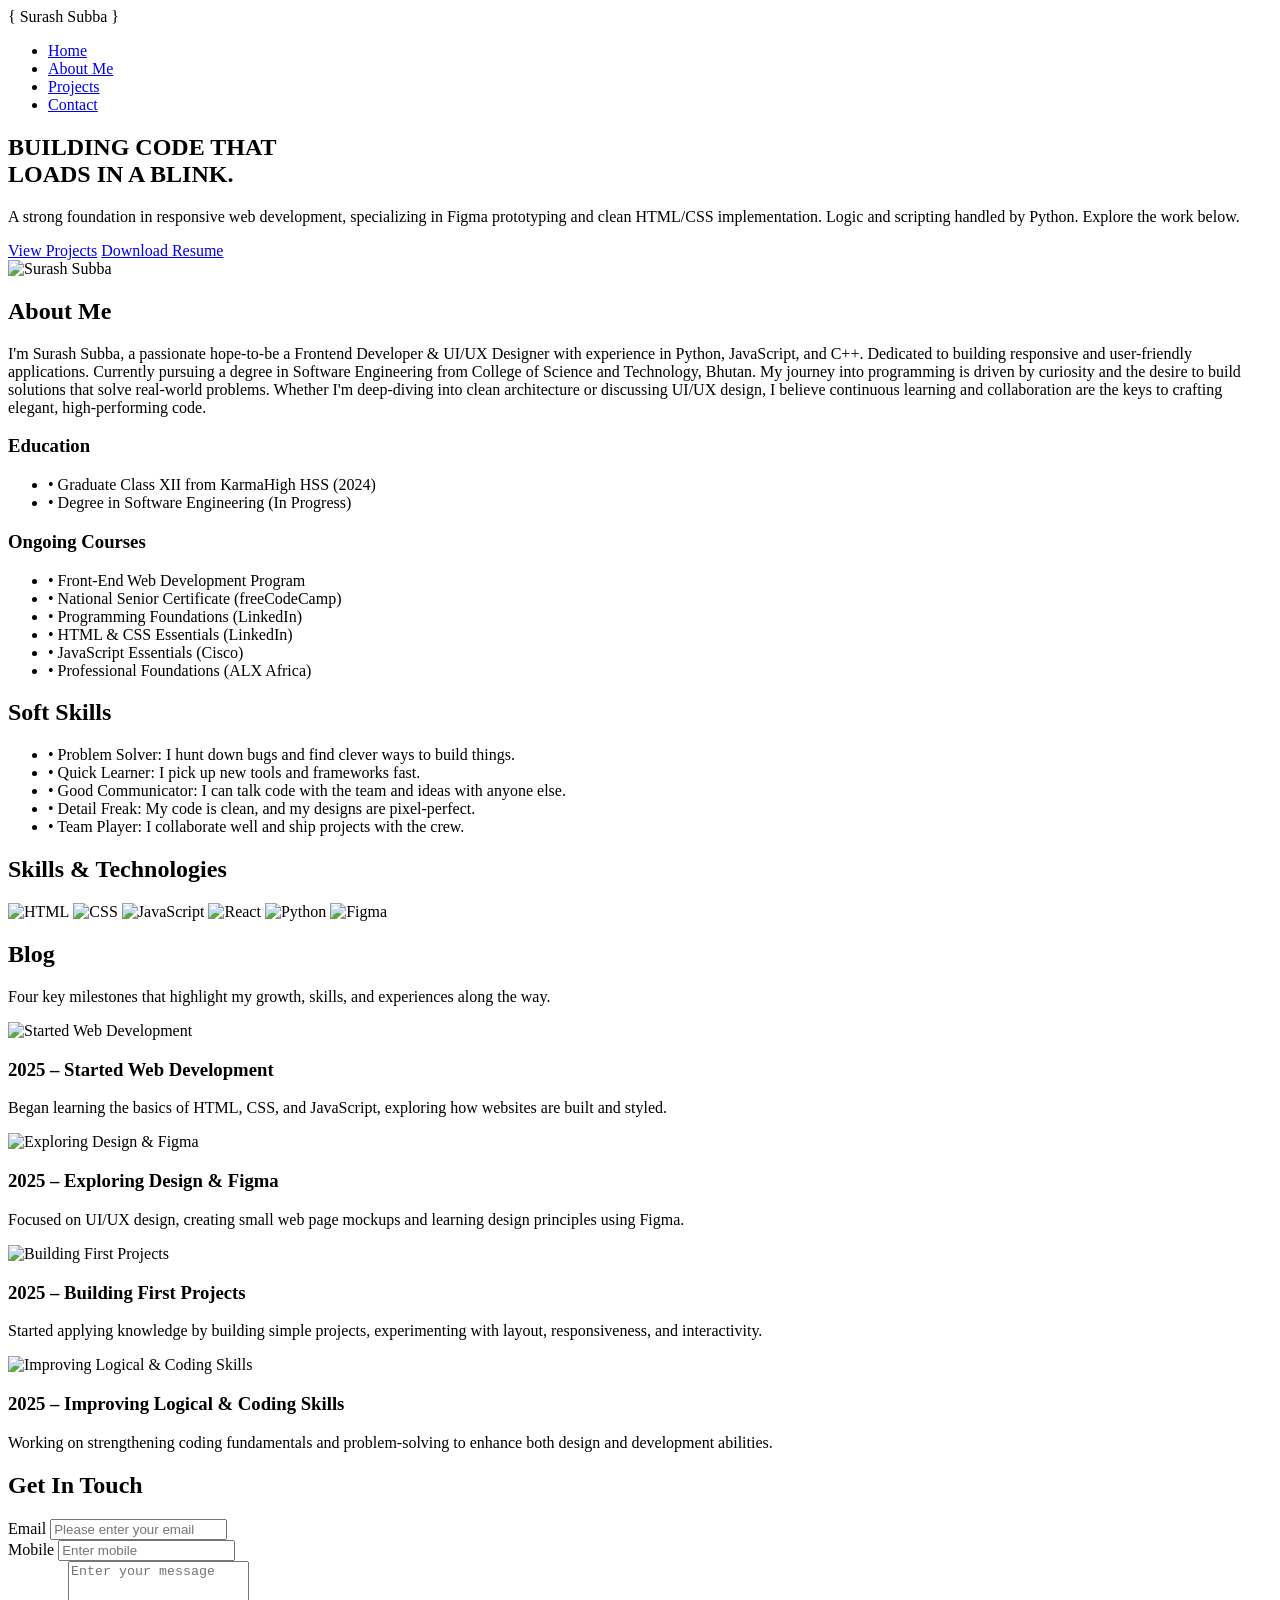
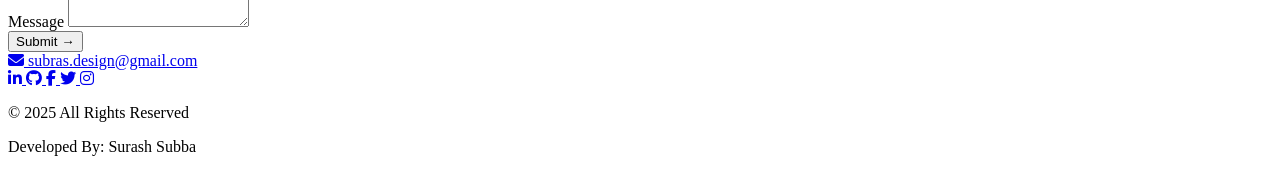
==== index.html @ 14635ffd "final" ====
<!DOCTYPE html>
<html lang="en">
<head>
  <meta charset="UTF-8" />
  <meta name="viewport" content="width=device-width, initial-scale=1.0" />
  <title>Surash Subba | Portfolio</title>
  <script src="https://cdn.tailwindcss.com"></script>

<link
  rel="stylesheet"
  href="https://cdnjs.cloudflare.com/ajax/libs/font-awesome/6.6.0/css/all.min.css"
  integrity="sha512-Kc323vGBEqzTmouAECnVceyQqyqdsSiqLQISBL29aUW4U/M7pSPA/gEUZQqv1cwx4OnYxTxve5UMg5GT6L4JJg=="
  crossorigin="anonymous"
  referrerpolicy="no-referrer"
/>



</head>
<body class="bg-black text-white font-sans">

  <!-- Navbar -->
  <header class="fixed top-0 left-0 right-0 z-50 flex justify-center py-4 bg-black/80 backdrop-blur-md">
  
    <nav class="container mx-auto bg-[#2b2b2b] text-gray-300 flex items-center justify-between px-6 py-3 rounded-2xl shadow-lg max-w-6xl">
  <div class="text-sm md:text-base font-mono">
    <span class="text-lime-400">{</span>
    <span class="mx-1">Surash Subba</span>
    <span class="text-lime-400">}</span>
  </div>

  <ul class="flex space-x-6 text-xs md:text-sm font-mono">
    <li><a href="index.html" class="hover:text-lime-400 transition">Home</a></li>
    <li><a href="AboutMe.html" class="hover:text-lime-400 transition">About Me</a></li>
    <li><a href="Projects.html" class="hover:text-lime-400 transition">Projects</a></li>
    <li><a href="contact.html" class="hover:text-lime-400 transition">Contact</a></li>
  </ul>
</nav>

  </header>

  <!-- Hero Section -->
  <section class="pt-32 container mx-auto px-6 flex flex-col md:flex-row items-center justify-between max-w-6xl">
    <div class="md:w-1/2 space-y-5">
      <h1 class="text-4xl md:text-5xl font-extrabold leading-tight">BUILDING CODE THAT<br>LOADS IN A BLINK.</h1>
      <p class="text-gray-400 text-sm leading-relaxed max-w-md">
        A strong foundation in responsive web development, specializing in Figma prototyping and clean HTML/CSS implementation. Logic and scripting handled by Python. Explore the work below.
      </p>

      <div class="flex space-x-4 mt-6">
        <a href="#projects" class="bg-lime-400 text-black px-4 py-2 rounded-md font-medium text-sm hover:bg-lime-300 transition">View Projects</a>
        <a href="#resume" class="border border-gray-400 text-gray-200 px-4 py-2 rounded-md font-medium text-sm hover:bg-gray-800 transition">Download Resume</a>
      </div>
    </div>

    <div class="mt-10 md:mt-0 md:w-1/3 flex justify-center">
     <img 
  src="Images/11111.png" 
  alt="Surash Subba" 
  class="w-64 md:w-80 rounded-full object-cover rotate-[35deg]" 
/>

    </div>
  </section>

  <!-- About Me -->
  <section id="about" class="mt-20 bg-[#0f0f0f] py-12">
    <div class="container mx-auto px-6 max-w-6xl">
      <h2 class="text-2xl font-bold mb-4">About Me</h2>
      <p class="text-gray-400 text-sm leading-relaxed">
        I'm Surash Subba, a passionate hope-to-be a Frontend Developer & UI/UX Designer with experience in Python, JavaScript, and C++.
        Dedicated to building responsive and user-friendly applications. Currently pursuing a degree in Software Engineering from College of Science and Technology, Bhutan.
        My journey into programming is driven by curiosity and the desire to build solutions that solve real-world problems. Whether I'm deep-diving into clean architecture or discussing UI/UX design,
        I believe continuous learning and collaboration are the keys to crafting elegant, high-performing code.
      </p>

      <!-- Education & Courses -->
      <div class="grid md:grid-cols-2 gap-6 mt-10">
        <div class="bg-[#1a1a1a] p-5 rounded-xl shadow-md">
          <h3 class="text-lg font-semibold mb-2 text-white">Education</h3>
          <ul class="text-sm text-gray-300 space-y-1">
            <li>• Graduate Class XII from KarmaHigh HSS (2024)</li>
            <li>• Degree in Software Engineering (In Progress)</li>
          </ul>
        </div>

        <div class="bg-[#1a1a1a] p-5 rounded-xl shadow-md">
          <h3 class="text-lg font-semibold mb-2 text-white">Ongoing Courses</h3>
          <ul class="text-sm text-gray-300 space-y-1">
            <li>• Front-End Web Development Program</li>
            <li>• National Senior Certificate (freeCodeCamp)</li>
            <li>• Programming Foundations (LinkedIn)</li>
            <li>• HTML & CSS Essentials (LinkedIn)</li>
            <li>• JavaScript Essentials (Cisco)</li>
            <li>• Professional Foundations (ALX Africa)</li>
          </ul>
        </div>
      </div>
    </div>
  </section>

  <!-- Soft Skills -->
  <section class="bg-gray-100 text-gray-700 py-10">
    <div class="container mx-auto px-6 max-w-6xl bg-gray-200 p-8 rounded-xl shadow">
      <h2 class="text-xl font-bold mb-4">Soft Skills</h2>
      <ul class="text-sm leading-relaxed space-y-1">
        <li>• Problem Solver: I hunt down bugs and find clever ways to build things.</li>
        <li>• Quick Learner: I pick up new tools and frameworks fast.</li>
        <li>• Good Communicator: I can talk code with the team and ideas with anyone else.</li>
        <li>• Detail Freak: My code is clean, and my designs are pixel-perfect.</li>
        <li>• Team Player: I collaborate well and ship projects with the crew.</li>
      </ul>
    </div>
  </section>

  <!-- Skills & Technologies -->
  <section class="bg-gray-100 text-gray-800 py-10">
    <div class="container mx-auto px-6 max-w-6xl">
      <h2 class="text-xl font-bold mb-6">Skills & Technologies</h2>
      <div class="flex flex-wrap gap-6">
        <img src="Images/html.png" alt="HTML" class="w-24 h-15" />
        <img src="Images/css.png" alt="CSS" class="w-24 h-15" />
        <img src="Images/jv.png" alt="JavaScript" class="w-24 h-15" />
        <img src="Images/react.png" alt="React" class="w-24 h-15" />
        <img src="Images/py.png" alt="Python" class="w-124 h-15" />
        <img src="Images/figma.png" alt="Figma" class="w-24 h-15" />
      </div>
    </div>
  </section>

  <!-- Blog Section -->
<section id="blog" class="bg-white text-gray-800 py-16">
  <div class="container mx-auto px-6 max-w-6xl text-center">
    <h2 class="text-3xl font-extrabold text-gray-900 mb-3">Blog</h2>
    <p class="text-gray-500 text-sm md:text-base mb-12">
      Four key milestones that highlight my growth, skills, and experiences along the way.
    </p>

    <div class="grid gap-8 sm:grid-cols-2 lg:grid-cols-4">
      <!-- Blog Card 1 -->
      <div class="bg-white rounded-xl shadow-md overflow-hidden hover:-translate-y-1 hover:shadow-lg transition">
        <img src="Images/111.png" alt="Started Web Development" class="w-full h-40 object-cover" />
        <div class="p-5 text-left">
          <h3 class="text-gray-900 font-semibold mb-1">2025 – Started Web Development</h3>
          <p class="text-gray-500 text-sm leading-relaxed">
            Began learning the basics of HTML, CSS, and JavaScript, exploring how websites are built and styled.
          </p>
        </div>
      </div>

      <!-- Blog Card 2 -->
      <div class="bg-white rounded-xl shadow-md overflow-hidden hover:-translate-y-1 hover:shadow-lg transition">
        <img src="Images/113.png" alt="Exploring Design & Figma" class="w-full h-40 object-cover" />
        <div class="p-5 text-left">
          <h3 class="text-gray-900 font-semibold mb-1">2025 – Exploring Design & Figma</h3>
          <p class="text-gray-500 text-sm leading-relaxed">
            Focused on UI/UX design, creating small web page mockups and learning design principles using Figma.
          </p>
        </div>
      </div>

      <!-- Blog Card 3 -->
      <div class="bg-white rounded-xl shadow-md overflow-hidden hover:-translate-y-1 hover:shadow-lg transition">
        <img src="Images/112.png" alt="Building First Projects" class="w-full h-40 object-cover" />
        <div class="p-5 text-left">
          <h3 class="text-gray-900 font-semibold mb-1">2025 – Building First Projects</h3>
          <p class="text-gray-500 text-sm leading-relaxed">
            Started applying knowledge by building simple projects, experimenting with layout, responsiveness, and interactivity.
          </p>
        </div>
      </div>

      <!-- Blog Card 4 -->
      <div class="bg-white rounded-xl shadow-md overflow-hidden hover:-translate-y-1 hover:shadow-lg transition">
        <img src="Images/113.png" alt="Improving Logical & Coding Skills" class="w-full h-40 object-cover" />
        <div class="p-5 text-left">
          <h3 class="text-gray-900 font-semibold mb-1">2025 – Improving Logical & Coding Skills</h3>
          <p class="text-gray-500 text-sm leading-relaxed">
            Working on strengthening coding fundamentals and problem-solving to enhance both design and development abilities.
          </p>
        </div>
      </div>
    </div>
  </div>
</section>

<!-- Contact Section -->
<section id="contact" class="bg-black text-white py-20">
  <div class="container mx-auto px-6 max-w-3xl text-center">
    <h2 class="text-3xl font-bold mb-8">Get In Touch</h2>

    <form class="space-y-6">
      <!-- Email -->
      <div class="text-left">
        <label for="email" class="block text-sm font-semibold mb-2">Email</label>
        <input type="email" id="email" placeholder="Please enter your email"
          class="w-full p-3 rounded-md bg-gray-100 text-gray-900 placeholder-gray-500 focus:outline-none focus:ring-2 focus:ring-white">
      </div>

      <!-- Mobile -->
      <div class="text-left">
        <label for="mobile" class="block text-sm font-semibold mb-2">Mobile</label>
        <input type="tel" id="mobile" placeholder="Enter mobile"
          class="w-full p-3 rounded-md bg-gray-100 text-gray-900 placeholder-gray-500 focus:outline-none focus:ring-2 focus:ring-white">
      </div>

      <!-- Message -->
      <div class="text-left">
        <label for="message" class="block text-sm font-semibold mb-2">Message</label>
        <textarea id="message" rows="4" placeholder="Enter your message"
          class="w-full p-3 rounded-md bg-gray-100 text-gray-900 placeholder-gray-500 focus:outline-none focus:ring-2 focus:ring-white"></textarea>
      </div>

      <!-- Submit Button -->
      <button type="submit"
        class="w-full bg-white text-black font-semibold py-3 rounded-md hover:bg-gray-900 hover:text-white transition duration-300 shadow-md hover:shadow-gray-500/40">
        Submit →
      </button>
    </form>
  </div>
</section>

<!-- Contact Me & Socials Section -->
<section class="bg-[#0f0f0f] text-white py-10">
  <div class="container mx-auto px-6 max-w-6xl flex flex-col md:flex-row items-center justify-between gap-6">
    <!-- Email -->
    <a href="mailto:subras.design@gmail.com"
       class="flex items-center bg-gray-800 px-5 py-3 rounded-md text-gray-200 font-medium hover:bg-white hover:text-black transition duration-300 shadow-md">
      <i class="fa-solid fa-envelope text-lg mr-3"></i> subras.design@gmail.com
    </a>

    <!-- Social Icons -->
    <div class="flex items-center gap-5">
      <a href="#" class="bg-gray-800 p-3 rounded-lg hover:bg-white hover:text-black transition duration-300">
        <i class="fa-brands fa-linkedin-in text-lg"></i>
      </a>
      <a href="#" class="bg-gray-800 p-3 rounded-lg hover:bg-white hover:text-black transition duration-300">
        <i class="fa-brands fa-github text-lg"></i>
      </a>
      <a href="#" class="bg-gray-800 p-3 rounded-lg hover:bg-white hover:text-black transition duration-300">
        <i class="fa-brands fa-facebook-f text-lg"></i>
      </a>
      <a href="#" class="bg-gray-800 p-3 rounded-lg hover:bg-white hover:text-black transition duration-300">
        <i class="fa-brands fa-twitter text-lg"></i>
      </a>
      <a href="#" class="bg-gray-800 p-3 rounded-lg hover:bg-white hover:text-black transition duration-300">
        <i class="fa-brands fa-instagram text-lg"></i>
      </a>
    </div>
  </div>
</section>

<!-- Bottom Footer -->
<footer class="bg-black text-gray-400 text-sm py-4 border-t border-gray-800">
  <div class="container mx-auto px-6 max-w-6xl flex flex-col md:flex-row justify-between items-center text-center md:text-left gap-2">
    <p>© 2025 All Rights Reserved</p>
    <p>Developed By: <span class="text-white font-semibold hover:text-gray-300 transition">Surash Subba</span></p>
  </div>
</footer>

<!-- Font Awesome -->
<script src="https://kit.fontawesome.com/a2e0e6c3f2.js" crossorigin="anonymous"></script>

</body>
</html>
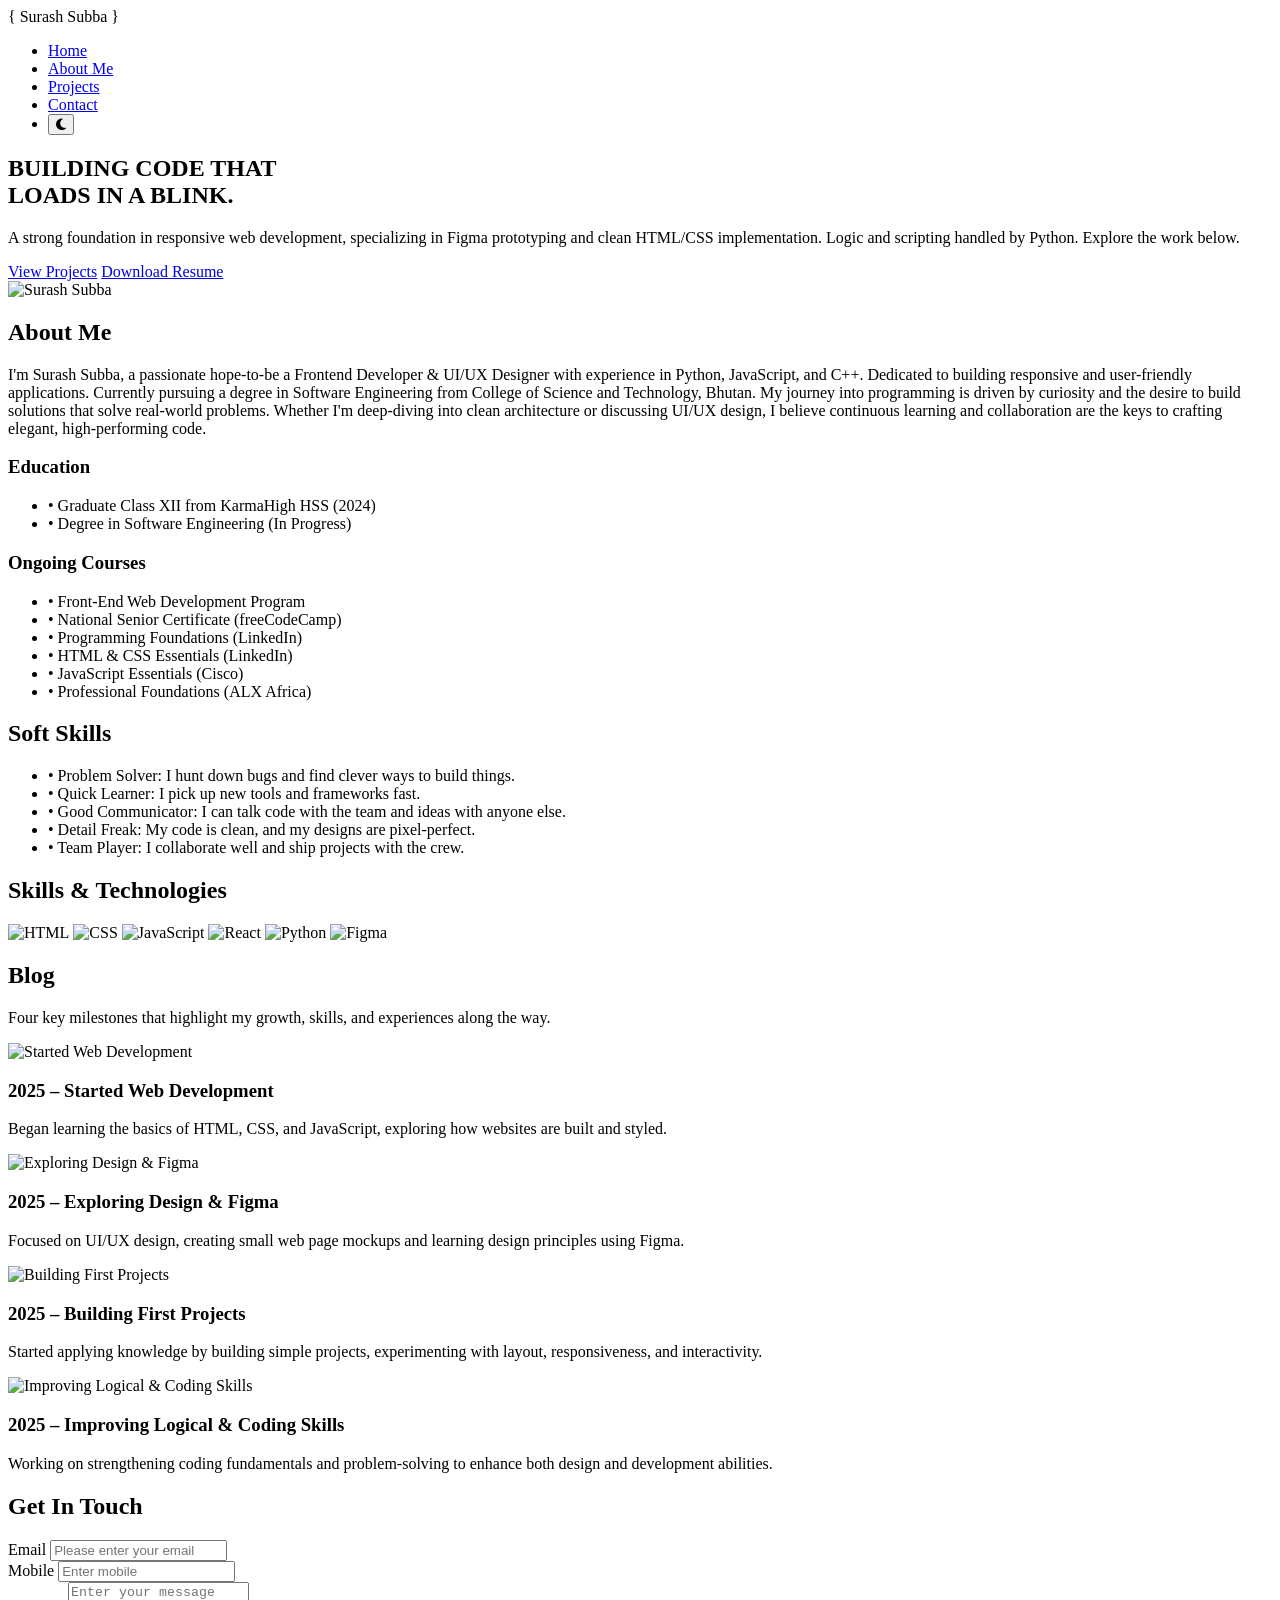
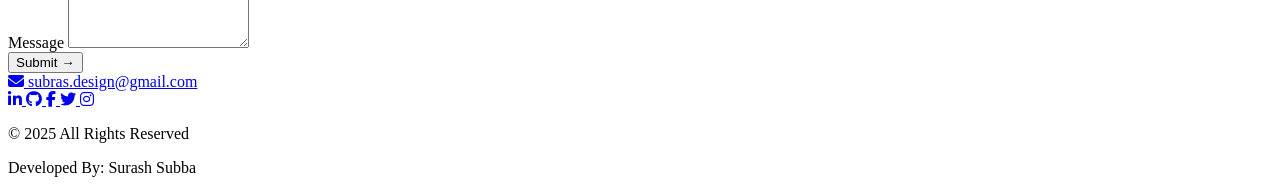
==== commit 3517200e: "final commit" ====
--- a/index.html
+++ b/index.html
@@ -1,4 +1,6 @@
 <!DOCTYPE html>
+<html lang="en" class="dark">
+
 <html lang="en">
 <head>
   <meta charset="UTF-8" />
@@ -19,10 +21,14 @@
 </head>
 <body class="bg-black text-white font-sans">
 
+
+
   <!-- Navbar -->
   <header class="fixed top-0 left-0 right-0 z-50 flex justify-center py-4 bg-black/80 backdrop-blur-md">
   
-    <nav class="container mx-auto bg-[#2b2b2b] text-gray-300 flex items-center justify-between px-6 py-3 rounded-2xl shadow-lg max-w-6xl">
+    <nav class="container mx-auto bg-gray-200 text-gray-900 dark:bg-[#2b2b2b] dark:text-gray-300 
+            flex items-center justify-between px-6 py-3 rounded-2xl shadow-lg max-w-6xl">
+
   <div class="text-sm md:text-base font-mono">
     <span class="text-lime-400">{</span>
     <span class="mx-1">Surash Subba</span>
@@ -34,13 +40,33 @@
     <li><a href="AboutMe.html" class="hover:text-lime-400 transition">About Me</a></li>
     <li><a href="Projects.html" class="hover:text-lime-400 transition">Projects</a></li>
     <li><a href="contact.html" class="hover:text-lime-400 transition">Contact</a></li>
+
+    <!-- Dark/Light Toggle -->
+  <li>
+  <button 
+    id="themeToggle" 
+    class="ml-4 text-gray-300 hover:text-lime-400 focus:outline-none transition-colors duration-300 text-xl">
+    <i id="themeIcon" class="fa-solid fa-moon"></i>
+  </button>
+</li>
+
+
+
+
+
   </ul>
+
+
 </nav>
 
   </header>
 
   <!-- Hero Section -->
-  <section class="pt-32 container mx-auto px-6 flex flex-col md:flex-row items-center justify-between max-w-6xl">
+  <section id="hero" 
+         class="pt-32 container mx-auto px-6 flex flex-col md:flex-row items-center justify-between max-w-6xl
+                bg-[#0f0f0f] text-white transition-colors duration-300">
+
+
     <div class="md:w-1/2 space-y-5">
       <h1 class="text-4xl md:text-5xl font-extrabold leading-tight">BUILDING CODE THAT<br>LOADS IN A BLINK.</h1>
       <p class="text-gray-400 text-sm leading-relaxed max-w-md">
@@ -64,7 +90,8 @@
   </section>
 
   <!-- About Me -->
-  <section id="about" class="mt-20 bg-[#0f0f0f] py-12">
+ <section id="about" class="mt-20 bg-[#0f0f0f] py-12">
+
     <div class="container mx-auto px-6 max-w-6xl">
       <h2 class="text-2xl font-bold mb-4">About Me</h2>
       <p class="text-gray-400 text-sm leading-relaxed">
@@ -261,5 +288,32 @@
 <!-- Font Awesome -->
 <script src="https://kit.fontawesome.com/a2e0e6c3f2.js" crossorigin="anonymous"></script>
 
+<script>
+  const themeToggle = document.getElementById("themeToggle");
+  const themeIcon = document.getElementById("themeIcon");
+  const heroSection = document.getElementById("hero");
+
+  themeToggle.addEventListener("click", () => {
+    if (heroSection.classList.contains("bg-[#0f0f0f]")) {
+      // Switch to light mode
+      heroSection.classList.remove("bg-[#0f0f0f]", "text-white");
+      heroSection.classList.add("bg-white", "text-black");
+
+      themeIcon.classList.remove("fa-moon");
+      themeIcon.classList.add("fa-sun");
+      themeIcon.style.color = "#111827"; // dark icon for light background
+    } else {
+      // Switch to dark mode
+      heroSection.classList.remove("bg-white", "text-black");
+      heroSection.classList.add("bg-[#0f0f0f]", "text-white");
+
+      themeIcon.classList.remove("fa-sun");
+      themeIcon.classList.add("fa-moon");
+      themeIcon.style.color = "#D3D3D3"; // light icon for dark background
+    }
+  });
+</script>
+
+
 </body>
 </html>
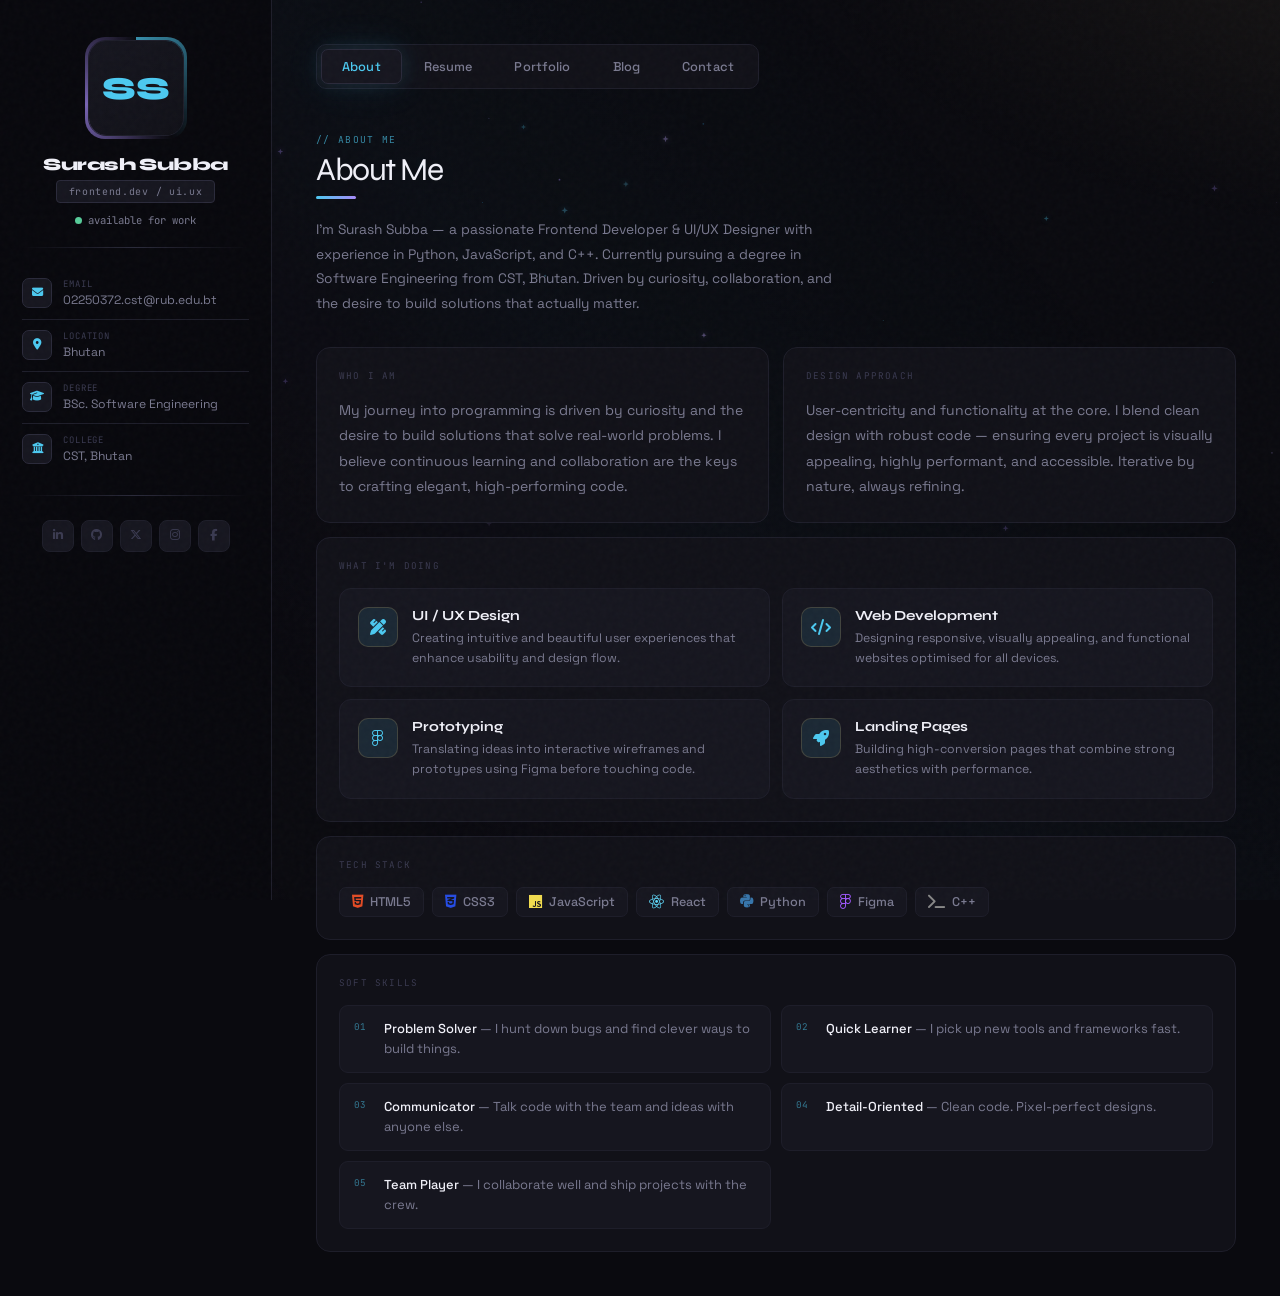
==== commit 3dd15f30: "Updated Profile" ====
--- a/index.html
+++ b/index.html
@@ -1,319 +1,1234 @@
 <!DOCTYPE html>
-<html lang="en" class="dark">
-
 <html lang="en">
 <head>
   <meta charset="UTF-8" />
   <meta name="viewport" content="width=device-width, initial-scale=1.0" />
-  <title>Surash Subba | Portfolio</title>
-  <script src="https://cdn.tailwindcss.com"></script>
-
-<link
-  rel="stylesheet"
-  href="https://cdnjs.cloudflare.com/ajax/libs/font-awesome/6.6.0/css/all.min.css"
-  integrity="sha512-Kc323vGBEqzTmouAECnVceyQqyqdsSiqLQISBL29aUW4U/M7pSPA/gEUZQqv1cwx4OnYxTxve5UMg5GT6L4JJg=="
-  crossorigin="anonymous"
-  referrerpolicy="no-referrer"
-/>
-
-
-
+  <title>Surash Subba</title>
+  <link rel="preconnect" href="https://fonts.googleapis.com">
+  <link rel="preconnect" href="https://fonts.gstatic.com" crossorigin>
+  <link href="https://fonts.googleapis.com/css2?family=Syne:wght@400;700;800&family=Space+Grotesk:wght@300;400;500;600;700&family=JetBrains+Mono:wght@400;500&display=swap" rel="stylesheet">
+  <link rel="stylesheet" href="https://cdnjs.cloudflare.com/ajax/libs/font-awesome/6.6.0/css/all.min.css" />
+  <style>
+    :root {
+      --bg:         #0a0a0f;
+      --sidebar:    #08080d;
+      --surface:    #111118;
+      --surface2:   #16161f;
+      --border:     #1e1e2a;
+      --border2:    #2a2a3a;
+      --text:       #f0f0f8;
+      --muted:      #7a7a90;
+      --dim:        #3a3a50;
+      --gold:       #4cc9f0;
+      --gold-dim:   rgba(76,201,240,0.10);
+      --gold-glow:  rgba(76,201,240,0.22);
+      --gold-bright:rgba(76,201,240,0.55);
+      --blue:       #4cc9f0;
+      --purple:     #a78bfa;
+      --green:      #57cc99;
+      --font-h:     'Syne', sans-serif;
+      --font-b:     'Space Grotesk', sans-serif;
+      --font-m:     'JetBrains Mono', monospace;
+    }
+    *, *::before, *::after { box-sizing: border-box; margin: 0; padding: 0; }
+    html { scroll-behavior: smooth; }
+
+    /* ── GLOBAL SWEEP HIGHLIGHT ─────────────────────────────────────── */
+    body {
+      font-family: var(--font-b);
+      background: var(--bg);
+      color: var(--text);
+      min-height: 100vh;
+      display: flex;
+      -webkit-font-smoothing: antialiased;
+      overflow-x: hidden;
+      position: relative;
+    }
+
+    /* animated conic sweep from top-right → bottom-left */
+    body::before {
+      content: '';
+      position: fixed;
+      inset: 0;
+      pointer-events: none;
+      z-index: 0;
+      background:
+        radial-gradient(ellipse 80% 60% at 110% -10%, rgba(233,196,106,0.07) 0%, transparent 60%),
+        radial-gradient(ellipse 60% 50% at -10% 110%, rgba(157,78,221,0.06) 0%, transparent 60%);
+      animation: sweep 8s ease-in-out infinite alternate;
+    }
+
+    @keyframes sweep {
+      0%   { background:
+        radial-gradient(ellipse 80% 60% at 110% -10%, rgba(76,201,240,0.09) 0%, transparent 55%),
+        radial-gradient(ellipse 60% 50% at -10% 110%, rgba(167,139,250,0.06) 0%, transparent 60%); }
+      50%  { background:
+        radial-gradient(ellipse 90% 70% at 90%  5%,  rgba(76,201,240,0.05) 0%, transparent 60%),
+        radial-gradient(ellipse 70% 60% at 10%  95%, rgba(167,139,250,0.06) 0%, transparent 60%); }
+      100% { background:
+        radial-gradient(ellipse 80% 60% at 60%  30%, rgba(76,201,240,0.04) 0%, transparent 55%),
+        radial-gradient(ellipse 60% 50% at -5%  105%,rgba(167,139,250,0.08) 0%, transparent 60%); }
+    }
+
+    /* noise grain */
+    body::after {
+      content: '';
+      position: fixed; inset: 0;
+      background: url("data:image/svg+xml,%3Csvg viewBox='0 0 200 200' xmlns='http://www.w3.org/2000/svg'%3E%3Cfilter id='n'%3E%3CfeTurbulence type='fractalNoise' baseFrequency='0.85' numOctaves='4' stitchTiles='stitch'/%3E%3C/filter%3E%3Crect width='100%25' height='100%25' filter='url(%23n)'/%3E%3C/svg%3E");
+      opacity: 0.025; pointer-events: none; z-index: 9999;
+    }
+
+    a { color: inherit; text-decoration: none; }
+    ul { list-style: none; }
+    button { cursor: pointer; border: none; background: none; font-family: inherit; }
+    ::-webkit-scrollbar { width: 4px; }
+    ::-webkit-scrollbar-track { background: var(--bg); }
+    ::-webkit-scrollbar-thumb { background: var(--border2); border-radius: 99px; }
+
+    /* ── SPARKLE CANVAS ─────────────────────────────────────────────── */
+    #sparkle-canvas {
+      position: fixed; inset: 0;
+      pointer-events: none;
+      z-index: 1;
+      opacity: 0.7;
+    }
+
+    /* ── SIDEBAR ──────────────────────────────────────────────────────── */
+    .sidebar {
+      width: 272px;
+      flex-shrink: 0;
+      background: var(--sidebar);
+      border-right: 1px solid var(--border);
+      display: flex;
+      flex-direction: column;
+      align-items: center;
+      padding: 40px 22px 32px;
+      position: sticky;
+      top: 0;
+      height: 100vh;
+      overflow-y: auto;
+      z-index: 10;
+      animation: sideIn .6s ease both;
+    }
+    @keyframes sideIn {
+      from { opacity: 0; transform: translateX(-28px); }
+      to   { opacity: 1; transform: translateX(0); }
+    }
+
+    .avatar-wrap {
+      position: relative;
+      width: 96px; height: 96px;
+      margin-bottom: 18px;
+    }
+    .avatar-ring {
+      position: absolute; inset: -3px;
+      border-radius: 20px;
+      background: conic-gradient(from 0deg, #4cc9f0, transparent 40%, #a78bfa 70%, transparent 100%);
+      opacity: .7;
+      animation: ring-spin 6s linear infinite;
+    }
+    @keyframes ring-spin {
+      to { transform: rotate(360deg); }
+    }
+    .avatar {
+      width: 100%; height: 100%;
+      border-radius: 18px;
+      overflow: hidden;
+      border: 1px solid var(--border);
+      position: relative; z-index: 1;
+      background: var(--surface2);
+      display: block;
+    }
+    .avatar img { width: 100%; height: 100%; object-fit: cover; }
+    .avatar-placeholder {
+      width: 100%; height: 100%;
+      display: flex; align-items: center; justify-content: center;
+      font-family: var(--font-h);
+      font-size: 2rem; font-weight: 800;
+      color: var(--gold);
+      background: linear-gradient(135deg, var(--surface2) 0%, var(--surface) 100%);
+    }
+
+    .s-name {
+      font-family: var(--font-h);
+      font-size: 1.08rem; font-weight: 800;
+      letter-spacing: -0.03em;
+      text-align: center;
+      margin-bottom: 5px;
+    }
+    .s-role {
+      font-family: var(--font-m);
+      font-size: 0.62rem;
+      color: var(--muted);
+      letter-spacing: .07em;
+      text-align: center;
+      background: var(--surface2);
+      border: 1px solid var(--border2);
+      padding: 4px 12px;
+      border-radius: 4px;
+      margin-bottom: 10px;
+    }
+    .s-status {
+      display: flex; align-items: center; gap: 6px;
+      font-size: 0.66rem;
+      color: var(--muted);
+      font-family: var(--font-m);
+    }
+    .pulse-dot {
+      width: 7px; height: 7px;
+      border-radius: 50%;
+      background: var(--green);
+      box-shadow: 0 0 0 0 rgba(87,204,153,0.6);
+      animation: pulse 2.2s ease-out infinite;
+    }
+    @keyframes pulse {
+      0%   { box-shadow: 0 0 0 0 rgba(87,204,153,.6); }
+      70%  { box-shadow: 0 0 0 7px rgba(87,204,153,0); }
+      100% { box-shadow: 0 0 0 0 rgba(87,204,153,0); }
+    }
+
+    .s-divider {
+      width: 100%; height: 1px;
+      background: linear-gradient(to right, transparent, var(--border2), transparent);
+      margin: 20px 0;
+    }
+
+    .s-info { width: 100%; }
+    .s-row {
+      display: flex; align-items: flex-start; gap: 11px;
+      padding: 10px 0;
+      border-bottom: 1px solid var(--border);
+    }
+    .s-row:last-child { border-bottom: none; }
+    .s-icon {
+      width: 30px; height: 30px;
+      border-radius: 7px;
+      background: var(--surface2);
+      border: 1px solid var(--border2);
+      display: flex; align-items: center; justify-content: center;
+      color: var(--gold);
+      font-size: 0.7rem;
+      flex-shrink: 0;
+      transition: all .2s;
+    }
+    .s-row:hover .s-icon {
+      border-color: var(--gold);
+      box-shadow: 0 0 10px var(--gold-glow);
+    }
+    .s-label {
+      font-family: var(--font-m);
+      font-size: 0.56rem;
+      color: var(--dim);
+      letter-spacing: .1em;
+      text-transform: uppercase;
+      margin-bottom: 2px;
+    }
+    .s-val { font-size: 0.76rem; color: var(--muted); line-height: 1.4; }
+    .s-val a:hover { color: var(--text); }
+
+    .socials { display: flex; gap: 7px; flex-wrap: wrap; justify-content: center; margin-top: 4px; }
+    .soc {
+      width: 32px; height: 32px;
+      border-radius: 8px;
+      background: var(--surface2);
+      border: 1px solid var(--border);
+      display: flex; align-items: center; justify-content: center;
+      color: var(--dim); font-size: 0.73rem;
+      transition: all .2s ease;
+    }
+    .soc:hover {
+      background: var(--gold-dim);
+      border-color: var(--gold);
+      color: var(--gold);
+      box-shadow: 0 0 14px var(--gold-glow);
+      transform: translateY(-2px);
+    }
+
+    /* ── MAIN ─────────────────────────────────────────────────────────── */
+    .main {
+      flex: 1;
+      padding: 44px 44px;
+      overflow-y: auto;
+      position: relative; z-index: 10;
+      animation: mainIn .6s .12s ease both;
+    }
+    @keyframes mainIn {
+      from { opacity: 0; transform: translateY(18px); }
+      to   { opacity: 1; transform: translateY(0); }
+    }
+
+    /* ── TABS ─────────────────────────────────────────────────────────── */
+    .tab-bar {
+      display: flex;
+      gap: 2px;
+      margin-bottom: 44px;
+      background: var(--surface);
+      border: 1px solid var(--border);
+      border-radius: 10px;
+      padding: 4px;
+      width: fit-content;
+      position: relative;
+    }
+    .tab-btn {
+      padding: 8px 20px;
+      font-family: var(--font-b);
+      font-size: 0.8rem;
+      font-weight: 500;
+      color: var(--muted);
+      border-radius: 7px;
+      transition: all .2s ease;
+      letter-spacing: .01em;
+      position: relative; z-index: 1;
+    }
+    .tab-btn:hover { color: var(--text); background: var(--surface2); }
+    .tab-btn.active {
+      background: var(--surface2);
+      color: var(--gold);
+      border: 1px solid var(--border2);
+      box-shadow: 0 0 20px var(--gold-dim), 0 0 40px var(--gold-dim);
+    }
+
+    .panel { display: none; }
+    .panel.active { display: block; animation: panelIn .35s ease both; }
+    @keyframes panelIn {
+      from { opacity: 0; transform: translateY(10px); }
+      to   { opacity: 1; transform: translateY(0); }
+    }
+
+    /* ── SECTION HEAD ─────────────────────────────────────────────────── */
+    .s-head { margin-bottom: 32px; }
+    .eyebrow {
+      font-family: var(--font-m);
+      font-size: 0.6rem;
+      color: var(--gold);
+      letter-spacing: .14em;
+      text-transform: uppercase;
+      margin-bottom: 8px;
+      opacity: .65;
+    }
+    .s-title {
+      font-family: var(--font-h);
+      font-size: 2rem;
+      font-weight: 400;
+      letter-spacing: -0.045em;
+      line-height: 1;
+      margin-bottom: 2px;
+      position: relative;
+      display: inline-block;
+    }
+    /* shimmering underline */
+    .s-title::after {
+      content: '';
+      display: block;
+      width: 40px; height: 3px;
+      background: linear-gradient(90deg, #4cc9f0, #a78bfa);
+      border-radius: 2px;
+      margin-top: 10px;
+      animation: underline-shimmer 3s ease-in-out infinite;
+    }
+    @keyframes underline-shimmer {
+      0%, 100% { width: 40px; opacity: 1; }
+      50% { width: 70px; opacity: .7; }
+    }
+    .s-sub {
+      font-size: 0.86rem;
+      color: var(--muted);
+      line-height: 1.78;
+      margin-top: 16px;
+      max-width: 540px;
+    }
+
+    /* ── CARDS ────────────────────────────────────────────────────────── */
+    .card {
+      background: var(--surface);
+      border: 1px solid var(--border);
+      border-radius: 14px;
+      padding: 22px;
+      position: relative;
+      overflow: hidden;
+      transition: border-color .22s ease, box-shadow .22s ease, transform .22s ease;
+    }
+    /* card inner top-right glow on hover */
+    .card::before {
+      content: '';
+      position: absolute;
+      top: -60px; right: -60px;
+      width: 140px; height: 140px;
+      border-radius: 50%;
+      background: var(--gold);
+      opacity: 0;
+      filter: blur(50px);
+      transition: opacity .4s ease;
+      pointer-events: none;
+    }
+    .card:hover::before { opacity: 0.07; }
+    .card:hover {
+      border-color: var(--border2);
+      box-shadow: 0 6px 40px rgba(0,0,0,.5), 0 0 0 1px rgba(233,196,106,0.05);
+      transform: translateY(-1px);
+    }
+    .card-lbl {
+      font-family: var(--font-m);
+      font-size: 0.58rem;
+      color: var(--dim);
+      letter-spacing: .13em;
+      text-transform: uppercase;
+      margin-bottom: 16px;
+    }
+    .card p {
+      font-size: 0.875rem;
+      color: var(--muted);
+      line-height: 1.82;
+    }
+    .card p strong { color: var(--text); font-weight: 500; }
+
+    /* ── ABOUT ────────────────────────────────────────────────────────── */
+    .about-grid {
+      display: grid;
+      grid-template-columns: 1fr 1fr;
+      gap: 14px;
+      margin-bottom: 14px;
+    }
+    .col-2 { grid-column: 1 / -1; }
+
+    .service-grid {
+      display: grid;
+      grid-template-columns: 1fr 1fr;
+      gap: 12px;
+      margin-top: 6px;
+    }
+    .svc-card {
+      background: var(--surface2);
+      border: 1px solid var(--border);
+      border-radius: 12px;
+      padding: 18px;
+      display: flex; gap: 14px; align-items: flex-start;
+      transition: all .22s ease;
+      position: relative; overflow: hidden;
+    }
+    .svc-card::after {
+      content: '';
+      position: absolute; inset: 0;
+      background: linear-gradient(135deg, var(--gold-dim) 0%, transparent 60%);
+      opacity: 0;
+      transition: opacity .3s ease;
+    }
+    .svc-card:hover { border-color: var(--gold); transform: translateY(-3px); box-shadow: 0 8px 32px rgba(0,0,0,.4); }
+    .svc-card:hover::after { opacity: 1; }
+    .svc-icon {
+      width: 40px; height: 40px;
+      border-radius: 10px;
+      background: var(--gold-dim);
+      border: 1px solid rgba(233,196,106,.18);
+      display: flex; align-items: center; justify-content: center;
+      color: var(--gold);
+      font-size: 1rem;
+      flex-shrink: 0;
+      position: relative; z-index: 1;
+      transition: all .2s;
+    }
+    .svc-card:hover .svc-icon { box-shadow: 0 0 16px var(--gold-glow); }
+    .svc-title {
+      font-family: var(--font-h);
+      font-size: .87rem; font-weight: 700;
+      margin-bottom: 5px;
+      position: relative; z-index: 1;
+    }
+    .svc-desc { font-size: .77rem; color: var(--muted); line-height: 1.6; position: relative; z-index: 1; }
+
+    .skill-tags { display: flex; flex-wrap: wrap; gap: 8px; margin-top: 4px; }
+    .sk {
+      display: flex; align-items: center; gap: 7px;
+      background: var(--surface2);
+      border: 1px solid var(--border);
+      border-radius: 7px;
+      padding: 6px 12px;
+      font-size: .79rem;
+      color: var(--muted);
+      font-weight: 500;
+      transition: all .2s ease;
+      cursor: default;
+    }
+    .sk:hover { border-color: var(--gold); color: var(--text); box-shadow: 0 0 12px var(--gold-dim); transform: translateY(-1px); }
+    .sk i { font-size: .95rem; }
+
+    .soft-grid {
+      display: grid;
+      grid-template-columns: 1fr 1fr;
+      gap: 10px;
+      margin-top: 4px;
+    }
+    .soft-item {
+      display: flex; align-items: flex-start; gap: 10px;
+      background: var(--surface2);
+      border: 1px solid var(--border);
+      border-radius: 9px;
+      padding: 13px 14px;
+      transition: all .2s ease;
+    }
+    .soft-item:hover { border-color: var(--border2); background: #1a1a24; }
+    .soft-num {
+      font-family: var(--font-m);
+      font-size: 0.58rem;
+      color: var(--gold);
+      opacity: .55;
+      min-width: 20px;
+      margin-top: 2px;
+    }
+    .soft-txt { font-size: .81rem; color: var(--muted); line-height: 1.55; }
+    .soft-txt strong { color: var(--text); font-weight: 500; }
+
+    /* ── RESUME ───────────────────────────────────────────────────────── */
+    .res-cols { display: grid; grid-template-columns: 1fr 1fr; gap: 14px; }
+    .timeline { display: flex; flex-direction: column; }
+    .tl-item {
+      display: flex; gap: 14px;
+      padding-bottom: 22px;
+      position: relative;
+    }
+    .tl-item:last-child { padding-bottom: 0; }
+    .tl-left { display: flex; flex-direction: column; align-items: center; flex-shrink: 0; }
+    .tl-dot {
+      width: 10px; height: 10px;
+      border-radius: 50%;
+      background: var(--surface);
+      border: 2px solid var(--gold);
+      box-shadow: 0 0 10px var(--gold-glow), 0 0 20px var(--gold-dim);
+      margin-top: 4px;
+      animation: dot-glow 3s ease-in-out infinite;
+    }
+    @keyframes dot-glow {
+      0%, 100% { box-shadow: 0 0 8px var(--gold-glow); }
+      50% { box-shadow: 0 0 16px var(--gold-bright), 0 0 30px var(--gold-glow); }
+    }
+    .tl-line {
+      width: 1px; flex: 1;
+      background: linear-gradient(to bottom, rgba(233,196,106,.3), transparent);
+      margin-top: 5px;
+    }
+    .tl-item:last-child .tl-line { display: none; }
+    .tl-yr {
+      font-family: var(--font-m);
+      font-size: .58rem;
+      color: var(--gold);
+      letter-spacing: .07em;
+      opacity: .75;
+      margin-bottom: 4px;
+    }
+    .tl-t { font-size: .88rem; font-weight: 600; margin-bottom: 4px; color: var(--text); }
+    .tl-d { font-size: .79rem; color: var(--muted); line-height: 1.6; }
+
+    .cert-list { display: flex; flex-direction: column; }
+    .cert-row {
+      display: flex; align-items: center; gap: 10px;
+      padding: 10px 0;
+      border-bottom: 1px solid var(--border);
+      font-size: .81rem;
+      color: var(--muted);
+      transition: all .18s ease;
+    }
+    .cert-row:hover { color: var(--text); padding-left: 4px; }
+    .cert-row:last-child { border-bottom: none; }
+    .cert-row i { color: var(--gold); font-size: .58rem; opacity: .65; flex-shrink: 0; }
+
+    /* ── PORTFOLIO ────────────────────────────────────────────────────── */
+    .proj-grid { display: grid; grid-template-columns: 1fr 1fr; gap: 14px; }
+    .proj-card {
+      background: var(--surface);
+      border: 1px solid var(--border);
+      border-radius: 14px;
+      overflow: hidden;
+      transition: all .25s ease;
+      position: relative;
+    }
+    .proj-card::before {
+      content: '';
+      position: absolute; inset: 0;
+      background: linear-gradient(135deg, rgba(233,196,106,.04) 0%, transparent 50%);
+      opacity: 0;
+      transition: opacity .3s ease;
+      z-index: 0;
+      pointer-events: none;
+    }
+    .proj-card:hover {
+      border-color: rgba(233,196,106,.35);
+      transform: translateY(-5px);
+      box-shadow: 0 16px 50px rgba(0,0,0,.55), 0 0 30px var(--gold-dim);
+    }
+    .proj-card:hover::before { opacity: 1; }
+    .proj-thumb {
+      height: 148px;
+      display: flex; align-items: center; justify-content: center;
+      font-size: 2.6rem;
+      position: relative; overflow: hidden;
+    }
+    .proj-thumb::before {
+      content: '';
+      position: absolute; inset: 0;
+      background-image: radial-gradient(circle, rgba(255,255,255,0.04) 1px, transparent 1px);
+      background-size: 22px 22px;
+    }
+    /* sweep shimmer on thumb hover */
+    .proj-thumb::after {
+      content: '';
+      position: absolute;
+      top: 0; left: -100%;
+      width: 60%; height: 100%;
+      background: linear-gradient(105deg, transparent 40%, rgba(233,196,106,0.08) 50%, transparent 60%);
+      transition: left .5s ease;
+    }
+    .proj-card:hover .proj-thumb::after { left: 160%; }
+    .proj-thumb span { position: relative; z-index: 1; }
+    .proj-body { padding: 18px 20px; position: relative; z-index: 1; }
+    .proj-tags { display: flex; gap: 5px; flex-wrap: wrap; margin-bottom: 9px; }
+    .proj-tag {
+      font-family: var(--font-m);
+      font-size: .58rem;
+      color: var(--dim);
+      border: 1px solid var(--border);
+      padding: 2px 8px; border-radius: 4px;
+      letter-spacing: .04em;
+      transition: all .18s ease;
+    }
+    .proj-card:hover .proj-tag { border-color: rgba(233,196,106,.4); color: rgba(233,196,106,.7); }
+    .proj-title {
+      font-family: var(--font-h);
+      font-size: .94rem; font-weight: 700;
+      letter-spacing: -.02em;
+      margin-bottom: 7px;
+    }
+    .proj-desc { font-size: .79rem; color: var(--muted); line-height: 1.65; }
+
+    /* ── BLOG ─────────────────────────────────────────────────────────── */
+    .blog-list { display: flex; flex-direction: column; }
+    .blog-item {
+      display: flex; gap: 22px; align-items: flex-start;
+      padding: 24px 0;
+      border-bottom: 1px solid var(--border);
+      transition: all .2s ease;
+    }
+    .blog-item:first-child { padding-top: 0; }
+    .blog-item:last-child { border-bottom: none; }
+    .blog-item:hover { padding-left: 6px; }
+    .blog-item:hover .blog-num { color: var(--gold); }
+    .blog-num {
+      font-family: var(--font-m);
+      font-size: .6rem; color: var(--dim);
+      letter-spacing: .06em;
+      min-width: 22px; margin-top: 4px;
+      transition: color .2s ease;
+    }
+    .blog-date {
+      font-family: var(--font-m);
+      font-size: .58rem; color: var(--dim);
+      letter-spacing: .07em; margin-bottom: 6px;
+    }
+    .blog-title {
+      font-family: var(--font-h);
+      font-size: 1rem; font-weight: 700;
+      letter-spacing: -.02em; margin-bottom: 8px;
+    }
+    .blog-ex { font-size: .83rem; color: var(--muted); line-height: 1.78; }
+
+    /* ── CONTACT ──────────────────────────────────────────────────────── */
+    .con-grid { display: grid; grid-template-columns: 1fr 1fr; gap: 14px; }
+    .con-grid .col-2 { grid-column: 1 / -1; }
+    .con-item {
+      display: flex; align-items: center; gap: 13px;
+      padding: 13px 0;
+      border-bottom: 1px solid var(--border);
+      transition: all .18s ease;
+    }
+    .con-item:hover { padding-left: 4px; }
+    .con-item:last-of-type { border-bottom: none; }
+    .con-ico {
+      width: 36px; height: 36px;
+      border-radius: 8px;
+      background: var(--gold-dim);
+      border: 1px solid rgba(233,196,106,.15);
+      display: flex; align-items: center; justify-content: center;
+      color: var(--gold); font-size: .8rem;
+      flex-shrink: 0;
+      transition: all .2s;
+    }
+    .con-item:hover .con-ico { box-shadow: 0 0 14px var(--gold-glow); }
+    .con-lbl { font-family: var(--font-m); font-size: .58rem; color: var(--dim); letter-spacing: .09em; text-transform: uppercase; margin-bottom: 2px; }
+    .con-val { font-size: .81rem; color: var(--muted); }
+    .con-val a:hover { color: var(--text); }
+
+    .form-row { display: grid; grid-template-columns: 1fr 1fr; gap: 14px; }
+    .fg { margin-bottom: 14px; }
+    .fg:last-child { margin-bottom: 0; }
+    .flbl {
+      display: block;
+      font-family: var(--font-m);
+      font-size: .58rem; color: var(--dim);
+      letter-spacing: .1em; text-transform: uppercase;
+      margin-bottom: 7px;
+    }
+    .finput, .ftarea {
+      width: 100%;
+      background: var(--surface2);
+      border: 1px solid var(--border);
+      border-radius: 8px;
+      padding: 11px 14px;
+      color: var(--text);
+      font-family: var(--font-b);
+      font-size: .85rem;
+      outline: none;
+      transition: border-color .2s ease, box-shadow .2s ease;
+    }
+    .finput::placeholder, .ftarea::placeholder { color: var(--dim); }
+    .finput:focus, .ftarea:focus {
+      border-color: var(--gold);
+      box-shadow: 0 0 0 3px var(--gold-dim), 0 0 20px var(--gold-dim);
+    }
+    .ftarea { resize: vertical; min-height: 100px; }
+    .fbtn {
+      width: 100%;
+      padding: 12px;
+      background: linear-gradient(135deg, #4cc9f0 0%, #a78bfa 100%);
+      color: #08080d;
+      border: none;
+      border-radius: 8px;
+      font-family: var(--font-h);
+      font-size: .85rem;
+      font-weight: 700;
+      letter-spacing: .03em;
+      cursor: pointer;
+      margin-top: 8px;
+      transition: all .22s ease;
+      position: relative; overflow: hidden;
+    }
+    .fbtn::after {
+      content: '';
+      position: absolute;
+      top: 0; left: -100%;
+      width: 60%; height: 100%;
+      background: linear-gradient(105deg, transparent 40%, rgba(255,255,255,.25) 50%, transparent 60%);
+      transition: left .45s ease;
+    }
+    .fbtn:hover { box-shadow: 0 6px 28px var(--gold-bright); transform: translateY(-2px); }
+    .fbtn:hover::after { left: 160%; }
+
+    /* ── RESPONSIVE ───────────────────────────────────────────────────── */
+    @media (max-width: 960px) {
+      body { flex-direction: column; }
+      .sidebar { width: 100%; height: auto; position: static; }
+      .main { padding: 28px 20px; }
+      .about-grid, .res-cols, .proj-grid, .con-grid, .service-grid, .soft-grid { grid-template-columns: 1fr; }
+      .col-2, .con-grid .col-2 { grid-column: 1; }
+      .form-row { grid-template-columns: 1fr; }
+      .tab-bar { flex-wrap: wrap; width: 100%; }
+    }
+  </style>
 </head>
-<body class="bg-black text-white font-sans">
-
-
-
-  <!-- Navbar -->
-  <header class="fixed top-0 left-0 right-0 z-50 flex justify-center py-4 bg-black/80 backdrop-blur-md">
-  
-    <nav class="container mx-auto bg-gray-200 text-gray-900 dark:bg-[#2b2b2b] dark:text-gray-300 
-            flex items-center justify-between px-6 py-3 rounded-2xl shadow-lg max-w-6xl">
-
-  <div class="text-sm md:text-base font-mono">
-    <span class="text-lime-400">{</span>
-    <span class="mx-1">Surash Subba</span>
-    <span class="text-lime-400">}</span>
-  </div>
-
-  <ul class="flex space-x-6 text-xs md:text-sm font-mono">
-    <li><a href="index.html" class="hover:text-lime-400 transition">Home</a></li>
-    <li><a href="AboutMe.html" class="hover:text-lime-400 transition">About Me</a></li>
-    <li><a href="Projects.html" class="hover:text-lime-400 transition">Projects</a></li>
-    <li><a href="contact.html" class="hover:text-lime-400 transition">Contact</a></li>
-
-    <!-- Dark/Light Toggle -->
-  <li>
-  <button 
-    id="themeToggle" 
-    class="ml-4 text-gray-300 hover:text-lime-400 focus:outline-none transition-colors duration-300 text-xl">
-    <i id="themeIcon" class="fa-solid fa-moon"></i>
-  </button>
-</li>
-
-
-
-
-
-  </ul>
-
-
-</nav>
-
-  </header>
-
-  <!-- Hero Section -->
-  <section id="hero" 
-         class="pt-32 container mx-auto px-6 flex flex-col md:flex-row items-center justify-between max-w-6xl
-                bg-[#0f0f0f] text-white transition-colors duration-300">
-
-
-    <div class="md:w-1/2 space-y-5">
-      <h1 class="text-4xl md:text-5xl font-extrabold leading-tight">BUILDING CODE THAT<br>LOADS IN A BLINK.</h1>
-      <p class="text-gray-400 text-sm leading-relaxed max-w-md">
-        A strong foundation in responsive web development, specializing in Figma prototyping and clean HTML/CSS implementation. Logic and scripting handled by Python. Explore the work below.
-      </p>
-
-      <div class="flex space-x-4 mt-6">
-        <a href="#projects" class="bg-lime-400 text-black px-4 py-2 rounded-md font-medium text-sm hover:bg-lime-300 transition">View Projects</a>
-        <a href="#resume" class="border border-gray-400 text-gray-200 px-4 py-2 rounded-md font-medium text-sm hover:bg-gray-800 transition">Download Resume</a>
+<body>
+
+  <!-- sparkle canvas -->
+  <canvas id="sparkle-canvas"></canvas>
+
+  <!-- ── SIDEBAR ── -->
+  <aside class="sidebar">
+    <div class="avatar-wrap">
+      <div class="avatar-ring"></div>
+      <div class="avatar">
+        <div class="avatar-placeholder">SS</div>
       </div>
     </div>
 
-    <div class="mt-10 md:mt-0 md:w-1/3 flex justify-center">
-     <img 
-  src="Images/11111.png" 
-  alt="Surash Subba" 
-  class="w-64 md:w-80 rounded-full object-cover rotate-[35deg]" 
-/>
-
+    <div class="s-name">Surash Subba</div>
+    <div class="s-role">frontend.dev / ui.ux</div>
+    <div class="s-status">
+      <div class="pulse-dot"></div>
+      available for work
     </div>
-  </section>
-
-  <!-- About Me -->
- <section id="about" class="mt-20 bg-[#0f0f0f] py-12">
-
-    <div class="container mx-auto px-6 max-w-6xl">
-      <h2 class="text-2xl font-bold mb-4">About Me</h2>
-      <p class="text-gray-400 text-sm leading-relaxed">
-        I'm Surash Subba, a passionate hope-to-be a Frontend Developer & UI/UX Designer with experience in Python, JavaScript, and C++.
-        Dedicated to building responsive and user-friendly applications. Currently pursuing a degree in Software Engineering from College of Science and Technology, Bhutan.
-        My journey into programming is driven by curiosity and the desire to build solutions that solve real-world problems. Whether I'm deep-diving into clean architecture or discussing UI/UX design,
-        I believe continuous learning and collaboration are the keys to crafting elegant, high-performing code.
-      </p>
-
-      <!-- Education & Courses -->
-      <div class="grid md:grid-cols-2 gap-6 mt-10">
-        <div class="bg-[#1a1a1a] p-5 rounded-xl shadow-md">
-          <h3 class="text-lg font-semibold mb-2 text-white">Education</h3>
-          <ul class="text-sm text-gray-300 space-y-1">
-            <li>• Graduate Class XII from KarmaHigh HSS (2024)</li>
-            <li>• Degree in Software Engineering (In Progress)</li>
-          </ul>
-        </div>
-
-        <div class="bg-[#1a1a1a] p-5 rounded-xl shadow-md">
-          <h3 class="text-lg font-semibold mb-2 text-white">Ongoing Courses</h3>
-          <ul class="text-sm text-gray-300 space-y-1">
-            <li>• Front-End Web Development Program</li>
-            <li>• National Senior Certificate (freeCodeCamp)</li>
-            <li>• Programming Foundations (LinkedIn)</li>
-            <li>• HTML & CSS Essentials (LinkedIn)</li>
-            <li>• JavaScript Essentials (Cisco)</li>
-            <li>• Professional Foundations (ALX Africa)</li>
-          </ul>
+
+    <div class="s-divider"></div>
+
+    <div class="s-info">
+      <div class="s-row">
+        <div class="s-icon"><i class="fa-solid fa-envelope"></i></div>
+        <div>
+          <div class="s-label">Email</div>
+          <div class="s-val"><a href="mailto:02250372.cst@rub.edu.bt">02250372.cst@rub.edu.bt</a></div>
+        </div>
+      </div>
+      <div class="s-row">
+        <div class="s-icon"><i class="fa-solid fa-location-dot"></i></div>
+        <div>
+          <div class="s-label">Location</div>
+          <div class="s-val">Bhutan</div>
+        </div>
+      </div>
+      <div class="s-row">
+        <div class="s-icon"><i class="fa-solid fa-graduation-cap"></i></div>
+        <div>
+          <div class="s-label">Degree</div>
+          <div class="s-val">BSc. Software Engineering</div>
+        </div>
+      </div>
+      <div class="s-row">
+        <div class="s-icon"><i class="fa-solid fa-building-columns"></i></div>
+        <div>
+          <div class="s-label">College</div>
+          <div class="s-val">CST, Bhutan</div>
         </div>
       </div>
     </div>
-  </section>
-
-  <!-- Soft Skills -->
-  <section class="bg-gray-100 text-gray-700 py-10">
-    <div class="container mx-auto px-6 max-w-6xl bg-gray-200 p-8 rounded-xl shadow">
-      <h2 class="text-xl font-bold mb-4">Soft Skills</h2>
-      <ul class="text-sm leading-relaxed space-y-1">
-        <li>• Problem Solver: I hunt down bugs and find clever ways to build things.</li>
-        <li>• Quick Learner: I pick up new tools and frameworks fast.</li>
-        <li>• Good Communicator: I can talk code with the team and ideas with anyone else.</li>
-        <li>• Detail Freak: My code is clean, and my designs are pixel-perfect.</li>
-        <li>• Team Player: I collaborate well and ship projects with the crew.</li>
-      </ul>
+
+    <div class="s-divider"></div>
+
+    <div class="socials">
+      <a href="#" class="soc" title="LinkedIn"><i class="fa-brands fa-linkedin-in"></i></a>
+      <a href="https://github.com/surashsubba" class="soc" title="GitHub"><i class="fa-brands fa-github"></i></a>
+      <a href="#" class="soc" title="X"><i class="fa-brands fa-x-twitter"></i></a>
+      <a href="https://www.instagram.com/absolutewill.63?igsh=MXFxb2IxamE5cm1tMA==" class="soc" title="Instagram"><i class="fa-brands fa-instagram"></i></a>
+      <a href="https://www.facebook.com/share/1Q8uhwhFLz/" class="soc" title="Facebook"><i class="fa-brands fa-facebook-f"></i></a>
     </div>
-  </section>
-
-  <!-- Skills & Technologies -->
-  <section class="bg-gray-100 text-gray-800 py-10">
-    <div class="container mx-auto px-6 max-w-6xl">
-      <h2 class="text-xl font-bold mb-6">Skills & Technologies</h2>
-      <div class="flex flex-wrap gap-6">
-        <img src="Images/html.png" alt="HTML" class="w-24 h-15" />
-        <img src="Images/css.png" alt="CSS" class="w-24 h-15" />
-        <img src="Images/jv.png" alt="JavaScript" class="w-24 h-15" />
-        <img src="Images/react.png" alt="React" class="w-24 h-15" />
-        <img src="Images/py.png" alt="Python" class="w-124 h-15" />
-        <img src="Images/figma.png" alt="Figma" class="w-24 h-15" />
-      </div>
-    </div>
-  </section>
-
-  <!-- Blog Section -->
-<section id="blog" class="bg-white text-gray-800 py-16">
-  <div class="container mx-auto px-6 max-w-6xl text-center">
-    <h2 class="text-3xl font-extrabold text-gray-900 mb-3">Blog</h2>
-    <p class="text-gray-500 text-sm md:text-base mb-12">
-      Four key milestones that highlight my growth, skills, and experiences along the way.
-    </p>
-
-    <div class="grid gap-8 sm:grid-cols-2 lg:grid-cols-4">
-      <!-- Blog Card 1 -->
-      <div class="bg-white rounded-xl shadow-md overflow-hidden hover:-translate-y-1 hover:shadow-lg transition">
-        <img src="Images/111.png" alt="Started Web Development" class="w-full h-40 object-cover" />
-        <div class="p-5 text-left">
-          <h3 class="text-gray-900 font-semibold mb-1">2025 – Started Web Development</h3>
-          <p class="text-gray-500 text-sm leading-relaxed">
-            Began learning the basics of HTML, CSS, and JavaScript, exploring how websites are built and styled.
-          </p>
-        </div>
-      </div>
-
-      <!-- Blog Card 2 -->
-      <div class="bg-white rounded-xl shadow-md overflow-hidden hover:-translate-y-1 hover:shadow-lg transition">
-        <img src="Images/113.png" alt="Exploring Design & Figma" class="w-full h-40 object-cover" />
-        <div class="p-5 text-left">
-          <h3 class="text-gray-900 font-semibold mb-1">2025 – Exploring Design & Figma</h3>
-          <p class="text-gray-500 text-sm leading-relaxed">
-            Focused on UI/UX design, creating small web page mockups and learning design principles using Figma.
-          </p>
-        </div>
-      </div>
-
-      <!-- Blog Card 3 -->
-      <div class="bg-white rounded-xl shadow-md overflow-hidden hover:-translate-y-1 hover:shadow-lg transition">
-        <img src="Images/112.png" alt="Building First Projects" class="w-full h-40 object-cover" />
-        <div class="p-5 text-left">
-          <h3 class="text-gray-900 font-semibold mb-1">2025 – Building First Projects</h3>
-          <p class="text-gray-500 text-sm leading-relaxed">
-            Started applying knowledge by building simple projects, experimenting with layout, responsiveness, and interactivity.
-          </p>
-        </div>
-      </div>
-
-      <!-- Blog Card 4 -->
-      <div class="bg-white rounded-xl shadow-md overflow-hidden hover:-translate-y-1 hover:shadow-lg transition">
-        <img src="Images/113.png" alt="Improving Logical & Coding Skills" class="w-full h-40 object-cover" />
-        <div class="p-5 text-left">
-          <h3 class="text-gray-900 font-semibold mb-1">2025 – Improving Logical & Coding Skills</h3>
-          <p class="text-gray-500 text-sm leading-relaxed">
-            Working on strengthening coding fundamentals and problem-solving to enhance both design and development abilities.
-          </p>
-        </div>
-      </div>
-    </div>
-  </div>
-</section>
-
-<!-- Contact Section -->
-<section id="contact" class="bg-black text-white py-20">
-  <div class="container mx-auto px-6 max-w-3xl text-center">
-    <h2 class="text-3xl font-bold mb-8">Get In Touch</h2>
-
-    <form class="space-y-6">
-      <!-- Email -->
-      <div class="text-left">
-        <label for="email" class="block text-sm font-semibold mb-2">Email</label>
-        <input type="email" id="email" placeholder="Please enter your email"
-          class="w-full p-3 rounded-md bg-gray-100 text-gray-900 placeholder-gray-500 focus:outline-none focus:ring-2 focus:ring-white">
-      </div>
-
-      <!-- Mobile -->
-      <div class="text-left">
-        <label for="mobile" class="block text-sm font-semibold mb-2">Mobile</label>
-        <input type="tel" id="mobile" placeholder="Enter mobile"
-          class="w-full p-3 rounded-md bg-gray-100 text-gray-900 placeholder-gray-500 focus:outline-none focus:ring-2 focus:ring-white">
-      </div>
-
-      <!-- Message -->
-      <div class="text-left">
-        <label for="message" class="block text-sm font-semibold mb-2">Message</label>
-        <textarea id="message" rows="4" placeholder="Enter your message"
-          class="w-full p-3 rounded-md bg-gray-100 text-gray-900 placeholder-gray-500 focus:outline-none focus:ring-2 focus:ring-white"></textarea>
-      </div>
-
-      <!-- Submit Button -->
-      <button type="submit"
-        class="w-full bg-white text-black font-semibold py-3 rounded-md hover:bg-gray-900 hover:text-white transition duration-300 shadow-md hover:shadow-gray-500/40">
-        Submit →
-      </button>
-    </form>
-  </div>
-</section>
-
-<!-- Contact Me & Socials Section -->
-<section class="bg-[#0f0f0f] text-white py-10">
-  <div class="container mx-auto px-6 max-w-6xl flex flex-col md:flex-row items-center justify-between gap-6">
-    <!-- Email -->
-    <a href="mailto:subras.design@gmail.com"
-       class="flex items-center bg-gray-800 px-5 py-3 rounded-md text-gray-200 font-medium hover:bg-white hover:text-black transition duration-300 shadow-md">
-      <i class="fa-solid fa-envelope text-lg mr-3"></i> subras.design@gmail.com
-    </a>
-
-    <!-- Social Icons -->
-    <div class="flex items-center gap-5">
-      <a href="#" class="bg-gray-800 p-3 rounded-lg hover:bg-white hover:text-black transition duration-300">
-        <i class="fa-brands fa-linkedin-in text-lg"></i>
-      </a>
-      <a href="#" class="bg-gray-800 p-3 rounded-lg hover:bg-white hover:text-black transition duration-300">
-        <i class="fa-brands fa-github text-lg"></i>
-      </a>
-      <a href="#" class="bg-gray-800 p-3 rounded-lg hover:bg-white hover:text-black transition duration-300">
-        <i class="fa-brands fa-facebook-f text-lg"></i>
-      </a>
-      <a href="#" class="bg-gray-800 p-3 rounded-lg hover:bg-white hover:text-black transition duration-300">
-        <i class="fa-brands fa-twitter text-lg"></i>
-      </a>
-      <a href="#" class="bg-gray-800 p-3 rounded-lg hover:bg-white hover:text-black transition duration-300">
-        <i class="fa-brands fa-instagram text-lg"></i>
-      </a>
-    </div>
-  </div>
-</section>
-
-<!-- Bottom Footer -->
-<footer class="bg-black text-gray-400 text-sm py-4 border-t border-gray-800">
-  <div class="container mx-auto px-6 max-w-6xl flex flex-col md:flex-row justify-between items-center text-center md:text-left gap-2">
-    <p>© 2025 All Rights Reserved</p>
-    <p>Developed By: <span class="text-white font-semibold hover:text-gray-300 transition">Surash Subba</span></p>
-  </div>
-</footer>
-
-<!-- Font Awesome -->
-<script src="https://kit.fontawesome.com/a2e0e6c3f2.js" crossorigin="anonymous"></script>
-
-<script>
-  const themeToggle = document.getElementById("themeToggle");
-  const themeIcon = document.getElementById("themeIcon");
-  const heroSection = document.getElementById("hero");
-
-  themeToggle.addEventListener("click", () => {
-    if (heroSection.classList.contains("bg-[#0f0f0f]")) {
-      // Switch to light mode
-      heroSection.classList.remove("bg-[#0f0f0f]", "text-white");
-      heroSection.classList.add("bg-white", "text-black");
-
-      themeIcon.classList.remove("fa-moon");
-      themeIcon.classList.add("fa-sun");
-      themeIcon.style.color = "#111827"; // dark icon for light background
-    } else {
-      // Switch to dark mode
-      heroSection.classList.remove("bg-white", "text-black");
-      heroSection.classList.add("bg-[#0f0f0f]", "text-white");
-
-      themeIcon.classList.remove("fa-sun");
-      themeIcon.classList.add("fa-moon");
-      themeIcon.style.color = "#D3D3D3"; // light icon for dark background
-    }
-  });
-</script>
-
-
+  </aside>
+
+  <!-- ── MAIN ── -->
+  <main class="main">
+    <nav class="tab-bar">
+      <button class="tab-btn active" data-tab="about">About</button>
+      <button class="tab-btn" data-tab="resume">Resume</button>
+      <button class="tab-btn" data-tab="portfolio">Portfolio</button>
+      <button class="tab-btn" data-tab="blog">Blog</button>
+      <button class="tab-btn" data-tab="contact">Contact</button>
+    </nav>
+
+    <!-- ── ABOUT ── -->
+    <section class="panel active" id="tab-about">
+      <div class="s-head">
+        <div class="eyebrow">// about me</div>
+        <div class="s-title">About Me</div>
+        <p class="s-sub">I'm Surash Subba — a passionate Frontend Developer & UI/UX Designer with experience in Python, JavaScript, and C++. Currently pursuing a degree in Software Engineering from CST, Bhutan. Driven by curiosity, collaboration, and the desire to build solutions that actually matter.</p>
+      </div>
+
+      <div class="about-grid">
+        <div class="card">
+          <div class="card-lbl">who i am</div>
+          <p>My journey into programming is driven by curiosity and the desire to build solutions that solve real-world problems. I believe continuous learning and collaboration are the keys to crafting elegant, high-performing code.</p>
+        </div>
+        <div class="card">
+          <div class="card-lbl">design approach</div>
+          <p>User-centricity and functionality at the core. I blend clean design with robust code — ensuring every project is visually appealing, highly performant, and accessible. Iterative by nature, always refining.</p>
+        </div>
+      </div>
+
+      <div class="card col-2" style="margin-bottom:14px;">
+        <div class="card-lbl">what i'm doing</div>
+        <div class="service-grid">
+          <div class="svc-card">
+            <div class="svc-icon"><i class="fa-solid fa-pen-ruler"></i></div>
+            <div>
+              <div class="svc-title">UI / UX Design</div>
+              <div class="svc-desc">Creating intuitive and beautiful user experiences that enhance usability and design flow.</div>
+            </div>
+          </div>
+          <div class="svc-card">
+            <div class="svc-icon"><i class="fa-solid fa-code"></i></div>
+            <div>
+              <div class="svc-title">Web Development</div>
+              <div class="svc-desc">Designing responsive, visually appealing, and functional websites optimised for all devices.</div>
+            </div>
+          </div>
+          <div class="svc-card">
+            <div class="svc-icon"><i class="fa-brands fa-figma"></i></div>
+            <div>
+              <div class="svc-title">Prototyping</div>
+              <div class="svc-desc">Translating ideas into interactive wireframes and prototypes using Figma before touching code.</div>
+            </div>
+          </div>
+          <div class="svc-card">
+            <div class="svc-icon"><i class="fa-solid fa-rocket"></i></div>
+            <div>
+              <div class="svc-title">Landing Pages</div>
+              <div class="svc-desc">Building high-conversion pages that combine strong aesthetics with performance.</div>
+            </div>
+          </div>
+        </div>
+      </div>
+
+      <div class="card col-2" style="margin-bottom:14px;">
+        <div class="card-lbl">tech stack</div>
+        <div class="skill-tags">
+          <div class="sk"><i class="fa-brands fa-html5" style="color:#e34c26"></i>HTML5</div>
+          <div class="sk"><i class="fa-brands fa-css3-alt" style="color:#264de4"></i>CSS3</div>
+          <div class="sk"><i class="fa-brands fa-js" style="color:#f0db4f"></i>JavaScript</div>
+          <div class="sk"><i class="fa-brands fa-react" style="color:#61dafb"></i>React</div>
+          <div class="sk"><i class="fa-brands fa-python" style="color:#3776ab"></i>Python</div>
+          <div class="sk"><i class="fa-brands fa-figma" style="color:#a259ff"></i>Figma</div>
+          <div class="sk"><i class="fa-solid fa-terminal" style="color:#888"></i>C++</div>
+        </div>
+      </div>
+
+      <div class="card col-2">
+        <div class="card-lbl">soft skills</div>
+        <div class="soft-grid">
+          <div class="soft-item"><span class="soft-num">01</span><span class="soft-txt"><strong>Problem Solver</strong> — I hunt down bugs and find clever ways to build things.</span></div>
+          <div class="soft-item"><span class="soft-num">02</span><span class="soft-txt"><strong>Quick Learner</strong> — I pick up new tools and frameworks fast.</span></div>
+          <div class="soft-item"><span class="soft-num">03</span><span class="soft-txt"><strong>Communicator</strong> — Talk code with the team and ideas with anyone else.</span></div>
+          <div class="soft-item"><span class="soft-num">04</span><span class="soft-txt"><strong>Detail-Oriented</strong> — Clean code. Pixel-perfect designs.</span></div>
+          <div class="soft-item"><span class="soft-num">05</span><span class="soft-txt"><strong>Team Player</strong> — I collaborate well and ship projects with the crew.</span></div>
+        </div>
+      </div>
+    </section>
+
+    <!-- ── RESUME ── -->
+    <section class="panel" id="tab-resume">
+      <div class="s-head">
+        <div class="eyebrow">// resume</div>
+        <div class="s-title">Resume</div>
+        <p class="s-sub">Education, learning journey & certifications so far.</p>
+      </div>
+      <div class="res-cols">
+        <div class="card">
+          <div class="card-lbl">education</div>
+          <div class="timeline">
+            <div class="tl-item">
+              <div class="tl-left"><div class="tl-dot"></div><div class="tl-line"></div></div>
+              <div><div class="tl-yr">2024 – present</div><div class="tl-t">BSc. Software Engineering</div><div class="tl-d">College of Science and Technology, Bhutan</div></div>
+            </div>
+            <div class="tl-item">
+              <div class="tl-left"><div class="tl-dot"></div><div class="tl-line"></div></div>
+              <div><div class="tl-yr">2024</div><div class="tl-t">Class XII Graduate</div><div class="tl-d">Karma High HSS</div></div>
+            </div>
+          </div>
+        </div>
+        <div class="card">
+          <div class="card-lbl">certifications</div>
+          <div class="cert-list">
+            <div class="cert-row"><i class="fa-solid fa-circle-dot"></i>Front-End Web Development Program</div>
+            <div class="cert-row"><i class="fa-solid fa-circle-dot"></i>National Senior Certificate — freeCodeCamp</div>
+            <div class="cert-row"><i class="fa-solid fa-circle-dot"></i>Programming Foundations — LinkedIn</div>
+            <div class="cert-row"><i class="fa-solid fa-circle-dot"></i>HTML & CSS Essentials — LinkedIn</div>
+            <div class="cert-row"><i class="fa-solid fa-circle-dot"></i>JavaScript Essentials — Cisco</div>
+            <div class="cert-row"><i class="fa-solid fa-circle-dot"></i>Professional Foundations — ALX Africa</div>
+          </div>
+        </div>
+        <div class="card col-2">
+          <div class="card-lbl">learning journey</div>
+          <div class="timeline" style="margin-top:4px;">
+            <div class="tl-item">
+              <div class="tl-left"><div class="tl-dot"></div><div class="tl-line"></div></div>
+              <div><div class="tl-yr">2025</div><div class="tl-t">Started Software Engineering Journey</div><div class="tl-d">Exploring web development — HTML, CSS, JavaScript fundamentals.</div></div>
+            </div>
+            <div class="tl-item">
+              <div class="tl-left"><div class="tl-dot"></div><div class="tl-line"></div></div>
+              <div><div class="tl-yr">2025</div><div class="tl-t">Programming Fundamentals</div><div class="tl-d">Python and C++ from the ground up.</div></div>
+            </div>
+            <div class="tl-item">
+              <div class="tl-left"><div class="tl-dot"></div><div class="tl-line"></div></div>
+              <div><div class="tl-yr">2025</div><div class="tl-t">UI/UX Design with Figma</div><div class="tl-d">Mockups, design principles, prototyping.</div></div>
+            </div>
+            <div class="tl-item">
+              <div class="tl-left"><div class="tl-dot"></div><div class="tl-line"></div></div>
+              <div><div class="tl-yr">2025</div><div class="tl-t">Building Real Projects</div><div class="tl-d">Applying knowledge through hands-on builds — layout, responsiveness, interactivity.</div></div>
+            </div>
+            <div class="tl-item">
+              <div class="tl-left"><div class="tl-dot"></div><div class="tl-line"></div></div>
+              <div><div class="tl-yr">beyond →</div><div class="tl-t">Full-Stack & Beyond</div><div class="tl-d">Full-stack development, mobile apps, real-world collaborative projects.</div></div>
+            </div>
+          </div>
+        </div>
+      </div>
+    </section>
+
+    <!-- ── PORTFOLIO ── -->
+    <section class="panel" id="tab-portfolio">
+      <div class="s-head">
+        <div class="eyebrow">// portfolio</div>
+        <div class="s-title">My Work</div>
+        <p class="s-sub">Projects built as a beginner — learning by doing.</p>
+      </div>
+      <div class="proj-grid">
+        <div class="proj-card">
+          <div class="proj-thumb" style="background:linear-gradient(135deg,#0d0d1a,#1a1a2e)"><span>🎨</span></div>
+          <div class="proj-body">
+            <div class="proj-tags"><span class="proj-tag">ui/ux</span><span class="proj-tag">figma</span><span class="proj-tag">html/css</span></div>
+            <div class="proj-title">Slack UI Clone</div>
+            <p class="proj-desc">Replicating Slack's interface to understand real-world design systems and appreciate the complexity behind building complex UIs.</p>
+          </div>
+        </div>
+        <div class="proj-card">
+          <div class="proj-thumb" style="background:linear-gradient(135deg,#0d1218,#121c28)"><span>🧮</span></div>
+          <div class="proj-body">
+            <div class="proj-tags"><span class="proj-tag">javascript</span><span class="proj-tag">python</span><span class="proj-tag">logic</span></div>
+            <div class="proj-title">Simple Calculator</div>
+            <p class="proj-desc">A written project to dive into programming methodology — exploring logic, conditionals, and input handling from scratch.</p>
+          </div>
+        </div>
+        <div class="proj-card">
+          <div class="proj-thumb" style="background:linear-gradient(135deg,#0d1a0d,#122010)"><span>🏫</span></div>
+          <div class="proj-body">
+            <div class="proj-tags"><span class="proj-tag">web app</span><span class="proj-tag">html/css</span><span class="proj-tag">js</span></div>
+            <div class="proj-title">Room Booking — CST</div>
+            <p class="proj-desc">Built a functional room-booking interface to address a real problem freshers faced at CST.</p>
+          </div>
+        </div>
+        <div class="proj-card">
+          <div class="proj-thumb" style="background:linear-gradient(135deg,#160e1a,#201228)"><span>🗂️</span></div>
+          <div class="proj-body">
+            <div class="proj-tags"><span class="proj-tag">figma</span><span class="proj-tag">html</span><span class="proj-tag">css</span></div>
+            <div class="proj-title">Personal Portfolio</div>
+            <p class="proj-desc">Designed and coded a personal portfolio — Figma for prototyping, HTML/CSS for implementation.</p>
+          </div>
+        </div>
+      </div>
+    </section>
+
+    <!-- ── BLOG ── -->
+    <section class="panel" id="tab-blog">
+      <div class="s-head">
+        <div class="eyebrow">// blog</div>
+        <div class="s-title">Milestones</div>
+        <p class="s-sub">Key moments that mark my growth as a developer and designer.</p>
+      </div>
+      <div class="blog-list">
+        <div class="blog-item">
+          <div class="blog-num">01</div>
+          <div>
+            <div class="blog-date">2025</div>
+            <div class="blog-title">Started Web Development</div>
+            <p class="blog-ex">Began learning HTML, CSS, and JavaScript — exploring how websites are built from the ground up, how browsers interpret markup, and how styling shapes user experience.</p>
+          </div>
+        </div>
+        <div class="blog-item">
+          <div class="blog-num">02</div>
+          <div>
+            <div class="blog-date">2025</div>
+            <div class="blog-title">Exploring Design & Figma</div>
+            <p class="blog-ex">Focused on UI/UX design — creating small web page mockups and learning design principles. Figma became the go-to tool for translating ideas into visual layouts before touching code.</p>
+          </div>
+        </div>
+        <div class="blog-item">
+          <div class="blog-num">03</div>
+          <div>
+            <div class="blog-date">2025</div>
+            <div class="blog-title">Building First Projects</div>
+            <p class="blog-ex">Started applying knowledge through real projects — experimenting with layout, responsiveness, and interactivity. Each project forced clearer, more logical thinking.</p>
+          </div>
+        </div>
+        <div class="blog-item">
+          <div class="blog-num">04</div>
+          <div>
+            <div class="blog-date">2025</div>
+            <div class="blog-title">Improving Logical & Coding Skills</div>
+            <p class="blog-ex">Strengthening coding fundamentals and problem-solving to enhance both design and development abilities. Programming, I've realised, is as much about thinking clearly as it is about syntax.</p>
+          </div>
+        </div>
+      </div>
+    </section>
+
+    <!-- ── CONTACT ── -->
+    <section class="panel" id="tab-contact">
+      <div class="s-head">
+        <div class="eyebrow">// contact</div>
+        <div class="s-title">Let's Talk</div>
+        <p class="s-sub">Have a project in mind or just want to say hi — reach out anytime.</p>
+      </div>
+      <div class="con-grid">
+        <div class="card">
+          <div class="card-lbl">get in touch</div>
+          <div class="con-item">
+            <div class="con-ico"><i class="fa-solid fa-envelope"></i></div>
+            <div><div class="con-lbl">Email</div><div class="con-val"><a href="mailto:subras.design@gmail.com">subras.design@gmail.com</a></div></div>
+          </div>
+          <div class="con-item">
+            <div class="con-ico"><i class="fa-solid fa-location-dot"></i></div>
+            <div><div class="con-lbl">Location</div><div class="con-val">Bhutan</div></div>
+          </div>
+          <div class="con-item">
+            <div class="con-ico"><i class="fa-solid fa-graduation-cap"></i></div>
+            <div><div class="con-lbl">College</div><div class="con-val">College of Science & Technology</div></div>
+          </div>
+          <div style="margin-top:18px;">
+            <div class="card-lbl" style="margin-bottom:10px;">socials</div>
+            <div class="socials" style="justify-content:flex-start;">
+              <a href="#" class="soc"><i class="fa-brands fa-linkedin-in"></i></a>
+              <a href="#" class="soc"><i class="fa-brands fa-github"></i></a>
+              <a href="#" class="soc"><i class="fa-brands fa-x-twitter"></i></a>
+              <a href="#" class="soc"><i class="fa-brands fa-instagram"></i></a>
+              <a href="#" class="soc"><i class="fa-brands fa-facebook-f"></i></a>
+            </div>
+          </div>
+        </div>
+        <div class="card">
+          <div class="card-lbl">what i offer</div>
+          <div class="soft-grid" style="grid-template-columns:1fr; margin-top:4px;">
+            <div class="soft-item"><span class="soft-num">—</span><span class="soft-txt"><strong>UI / UX Design</strong> — Intuitive, beautiful experiences.</span></div>
+            <div class="soft-item"><span class="soft-num">—</span><span class="soft-txt"><strong>Web Design</strong> — Responsive websites for all devices.</span></div>
+            <div class="soft-item"><span class="soft-num">—</span><span class="soft-txt"><strong>Landing Pages</strong> — Aesthetics meets performance.</span></div>
+          </div>
+        </div>
+        <div class="card col-2">
+          <div class="card-lbl">send a message</div>
+          <div class="form-row" style="margin-top:6px;">
+            <div class="fg"><label class="flbl">Name</label><input type="text" class="finput" placeholder="Your name" /></div>
+            <div class="fg"><label class="flbl">Email</label><input type="email" class="finput" placeholder="your@email.com" /></div>
+          </div>
+          <div class="fg"><label class="flbl">Subject</label><input type="text" class="finput" placeholder="What's this about?" /></div>
+          <div class="fg"><label class="flbl">Message</label><textarea class="ftarea" placeholder="Tell me about your project or just say hi…"></textarea></div>
+          <button class="fbtn">Send Message →</button>
+        </div>
+      </div>
+    </section>
+  </main>
+
+  <script>
+    /* ── TABS ── */
+    const tabs   = document.querySelectorAll('.tab-btn');
+    const panels = document.querySelectorAll('.panel');
+    tabs.forEach(btn => {
+      btn.addEventListener('click', () => {
+        tabs.forEach(t => t.classList.remove('active'));
+        panels.forEach(p => p.classList.remove('active'));
+        btn.classList.add('active');
+        document.getElementById('tab-' + btn.dataset.tab).classList.add('active');
+      });
+    });
+
+    /* ── SPARKLE PARTICLES ── */
+    const canvas = document.getElementById('sparkle-canvas');
+    const ctx    = canvas.getContext('2d');
+
+    function resize() {
+      canvas.width  = window.innerWidth;
+      canvas.height = window.innerHeight;
+    }
+    resize();
+    window.addEventListener('resize', resize);
+
+    // particle pool
+    const GOLD = [
+      'rgba( 76,201,240,',
+      'rgba(100,215,255,',
+      'rgba(167,139,250,',
+      'rgba(192,168,255,',
+      'rgba( 56,182,255,',
+    ];
+
+    class Particle {
+      constructor() { this.reset(true); }
+      reset(init) {
+        this.x    = Math.random() * canvas.width;
+        this.y    = init ? Math.random() * canvas.height : canvas.height + 10;
+        this.size = Math.random() * 1.5 + 0.4;
+        this.speed = Math.random() * 0.4 + 0.1;
+        this.drift = (Math.random() - 0.5) * 0.25;
+        this.alpha = 0;
+        this.maxAlpha = Math.random() * 0.55 + 0.15;
+        this.color = GOLD[Math.floor(Math.random() * GOLD.length)];
+        this.life  = 0;
+        this.maxLife = Math.random() * 200 + 120;
+        // some particles get an extra twinkle
+        this.twinkle = Math.random() > 0.6;
+        this.twinkleSpeed = Math.random() * 0.08 + 0.03;
+        this.twinklePhase = Math.random() * Math.PI * 2;
+      }
+      update() {
+        this.y -= this.speed;
+        this.x += this.drift;
+        this.life++;
+        const half = this.maxLife / 2;
+        if (this.life < 30) this.alpha = (this.life / 30) * this.maxAlpha;
+        else if (this.life > this.maxLife - 40) this.alpha = ((this.maxLife - this.life) / 40) * this.maxAlpha;
+        else this.alpha = this.maxAlpha;
+        if (this.twinkle) {
+          this.alpha *= 0.7 + 0.3 * Math.sin(this.life * this.twinkleSpeed + this.twinklePhase);
+        }
+        if (this.life >= this.maxLife || this.y < -10) this.reset(false);
+      }
+      draw() {
+        ctx.save();
+        ctx.globalAlpha = Math.max(0, this.alpha);
+        ctx.fillStyle = this.color + '1)';
+        // star shape for some
+        if (this.size > 1.2) {
+          ctx.shadowColor = this.color + '0.8)';
+          ctx.shadowBlur  = 6;
+          drawStar(ctx, this.x, this.y, 4, this.size * 1.8, this.size * 0.7);
+        } else {
+          ctx.beginPath();
+          ctx.arc(this.x, this.y, this.size, 0, Math.PI * 2);
+          ctx.fill();
+        }
+        ctx.restore();
+      }
+    }
+
+    function drawStar(ctx, cx, cy, spikes, outer, inner) {
+      let rot = (Math.PI / 2) * 3;
+      const step = Math.PI / spikes;
+      ctx.beginPath();
+      ctx.moveTo(cx, cy - outer);
+      for (let i = 0; i < spikes; i++) {
+        ctx.lineTo(cx + Math.cos(rot) * outer, cy + Math.sin(rot) * outer);
+        rot += step;
+        ctx.lineTo(cx + Math.cos(rot) * inner, cy + Math.sin(rot) * inner);
+        rot += step;
+      }
+      ctx.lineTo(cx, cy - outer);
+      ctx.closePath();
+      ctx.fill();
+    }
+
+    const particles = Array.from({ length: 80 }, () => new Particle());
+
+    /* Moving sweep beam — top-right → bottom-left */
+    let beamT = 0;
+    function drawBeam() {
+      beamT += 0.003;
+      const W = canvas.width, H = canvas.height;
+      // beam travels from top-right arc to bottom-left
+      const t = (Math.sin(beamT) + 1) / 2;  // 0..1 oscillate
+      const x1 = W * (0.6 + 0.4 * (1 - t));
+      const y1 = H * (0.0 + 0.3 * (1 - t));
+      const x2 = W * (0.0 + 0.4 * t);
+      const y2 = H * (0.7 + 0.3 * t);
+
+      const grad = ctx.createLinearGradient(x1, y1, x2, y2);
+      grad.addColorStop(0,   'rgba( 76,201,240,0)');
+      grad.addColorStop(0.3, 'rgba( 76,201,240,0.025)');
+      grad.addColorStop(0.5, 'rgba( 76,201,240,0.04)');
+      grad.addColorStop(0.7, 'rgba(167,139,250,0.025)');
+      grad.addColorStop(1,   'rgba(167,139,250,0)');
+
+      ctx.save();
+      ctx.fillStyle = grad;
+      ctx.fillRect(0, 0, W, H);
+      ctx.restore();
+    }
+
+    function animate() {
+      ctx.clearRect(0, 0, canvas.width, canvas.height);
+      drawBeam();
+      particles.forEach(p => { p.update(); p.draw(); });
+      requestAnimationFrame(animate);
+    }
+    animate();
+
+    /* ── MOUSE TRAIL sparkles ── */
+    let lastMouse = { x: 0, y: 0 };
+    window.addEventListener('mousemove', e => {
+      const dx = e.clientX - lastMouse.x;
+      const dy = e.clientY - lastMouse.y;
+      if (Math.hypot(dx, dy) > 18) {
+        lastMouse = { x: e.clientX, y: e.clientY };
+        // "burst" a particle near cursor
+        const p = particles[Math.floor(Math.random() * particles.length)];
+        p.x = e.clientX + (Math.random() - 0.5) * 20;
+        p.y = e.clientY + (Math.random() - 0.5) * 20;
+        p.life = 0;
+        p.maxLife = 80;
+        p.speed = Math.random() * 0.8 + 0.3;
+        p.size = Math.random() * 1.8 + 0.6;
+        p.alpha = 0;
+        p.maxAlpha = 0.6;
+      }
+    });
+  </script>
 </body>
 </html>
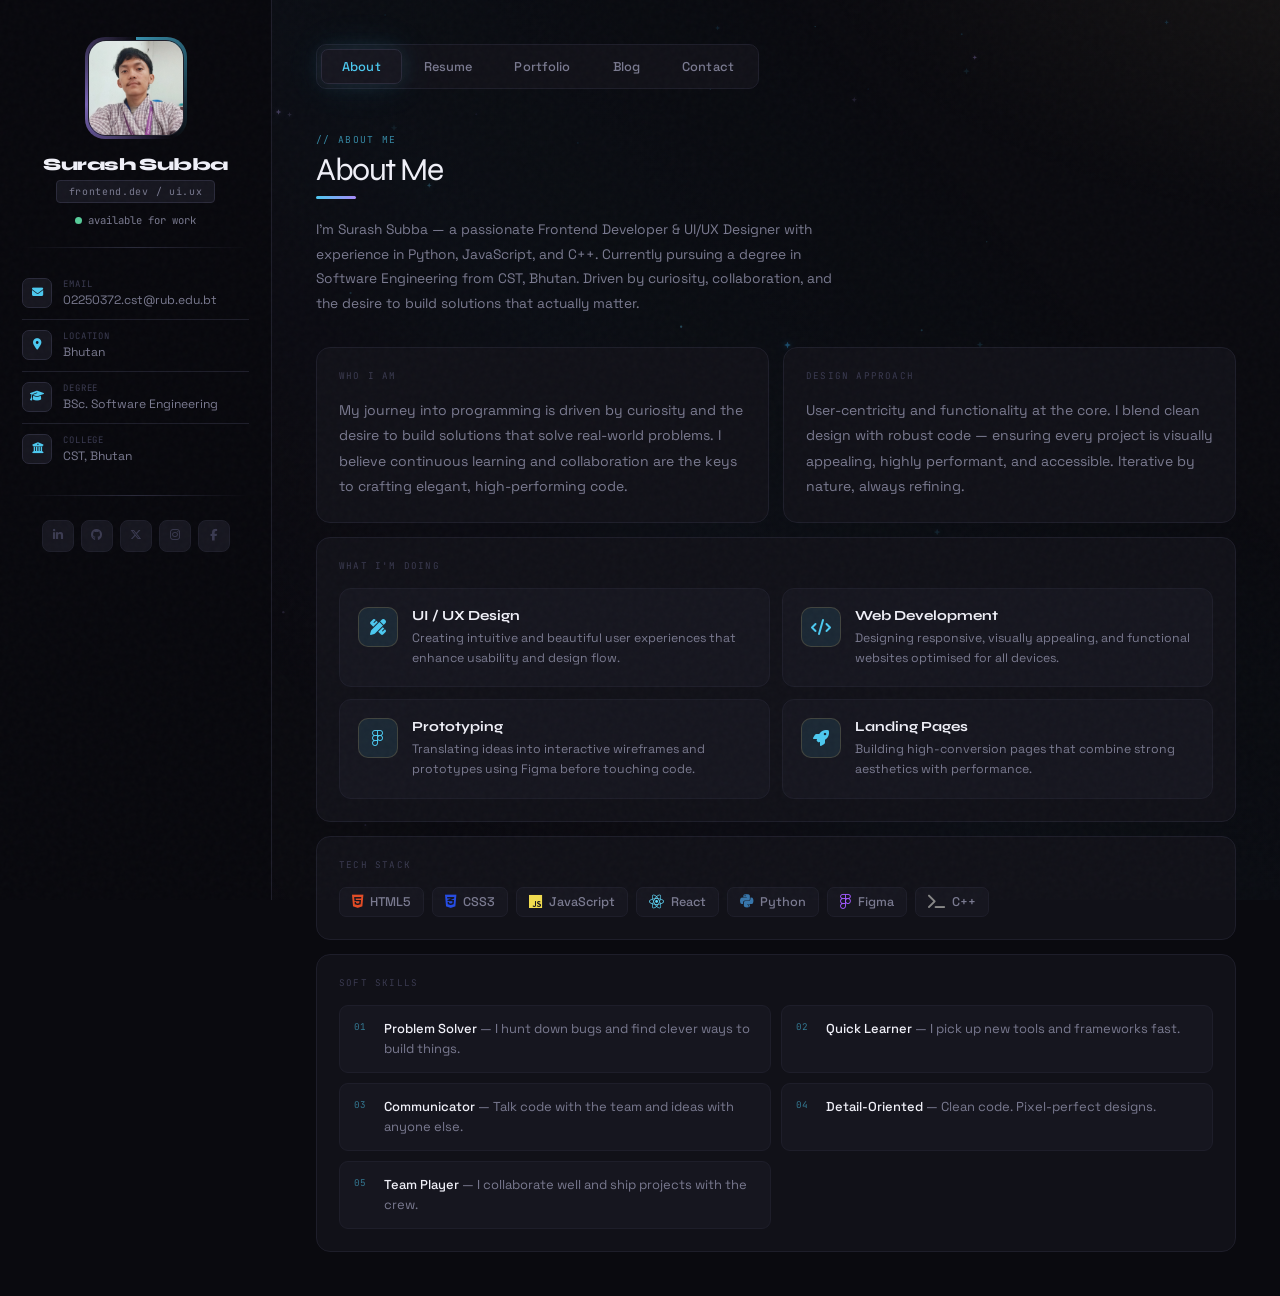
==== commit 29cc27bd: "Profile Updated Now" ====
--- a/index.html
+++ b/index.html
@@ -733,7 +733,7 @@
     <div class="avatar-wrap">
       <div class="avatar-ring"></div>
       <div class="avatar">
-        <div class="avatar-placeholder">SS</div>
+        <img src="assets/surash.jpeg" alt="Surash Subba">
       </div>
     </div>
 
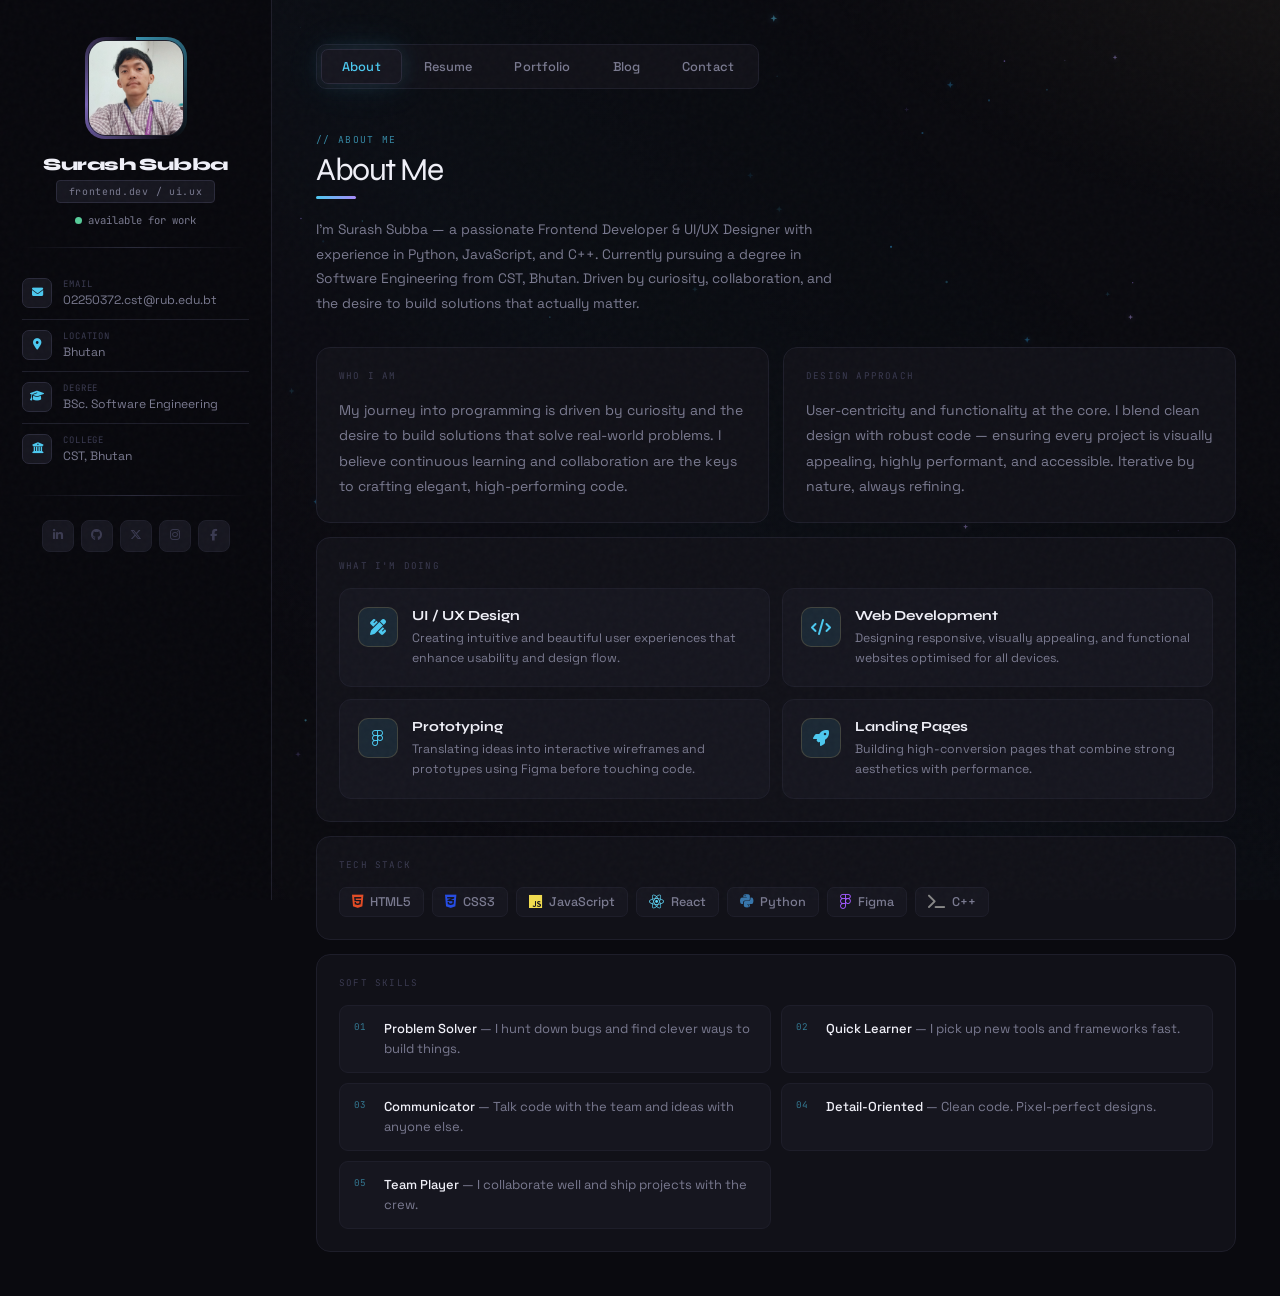
==== commit a13c9c4b: "Add files via upload Portfolio" ====
--- a/index.html
+++ b/index.html
@@ -1,1234 +1,1234 @@
-<!DOCTYPE html>
-<html lang="en">
-<head>
-  <meta charset="UTF-8" />
-  <meta name="viewport" content="width=device-width, initial-scale=1.0" />
-  <title>Surash Subba</title>
-  <link rel="preconnect" href="https://fonts.googleapis.com">
-  <link rel="preconnect" href="https://fonts.gstatic.com" crossorigin>
-  <link href="https://fonts.googleapis.com/css2?family=Syne:wght@400;700;800&family=Space+Grotesk:wght@300;400;500;600;700&family=JetBrains+Mono:wght@400;500&display=swap" rel="stylesheet">
-  <link rel="stylesheet" href="https://cdnjs.cloudflare.com/ajax/libs/font-awesome/6.6.0/css/all.min.css" />
-  <style>
-    :root {
-      --bg:         #0a0a0f;
-      --sidebar:    #08080d;
-      --surface:    #111118;
-      --surface2:   #16161f;
-      --border:     #1e1e2a;
-      --border2:    #2a2a3a;
-      --text:       #f0f0f8;
-      --muted:      #7a7a90;
-      --dim:        #3a3a50;
-      --gold:       #4cc9f0;
-      --gold-dim:   rgba(76,201,240,0.10);
-      --gold-glow:  rgba(76,201,240,0.22);
-      --gold-bright:rgba(76,201,240,0.55);
-      --blue:       #4cc9f0;
-      --purple:     #a78bfa;
-      --green:      #57cc99;
-      --font-h:     'Syne', sans-serif;
-      --font-b:     'Space Grotesk', sans-serif;
-      --font-m:     'JetBrains Mono', monospace;
-    }
-    *, *::before, *::after { box-sizing: border-box; margin: 0; padding: 0; }
-    html { scroll-behavior: smooth; }
-
-    /* ── GLOBAL SWEEP HIGHLIGHT ─────────────────────────────────────── */
-    body {
-      font-family: var(--font-b);
-      background: var(--bg);
-      color: var(--text);
-      min-height: 100vh;
-      display: flex;
-      -webkit-font-smoothing: antialiased;
-      overflow-x: hidden;
-      position: relative;
-    }
-
-    /* animated conic sweep from top-right → bottom-left */
-    body::before {
-      content: '';
-      position: fixed;
-      inset: 0;
-      pointer-events: none;
-      z-index: 0;
-      background:
-        radial-gradient(ellipse 80% 60% at 110% -10%, rgba(233,196,106,0.07) 0%, transparent 60%),
-        radial-gradient(ellipse 60% 50% at -10% 110%, rgba(157,78,221,0.06) 0%, transparent 60%);
-      animation: sweep 8s ease-in-out infinite alternate;
-    }
-
-    @keyframes sweep {
-      0%   { background:
-        radial-gradient(ellipse 80% 60% at 110% -10%, rgba(76,201,240,0.09) 0%, transparent 55%),
-        radial-gradient(ellipse 60% 50% at -10% 110%, rgba(167,139,250,0.06) 0%, transparent 60%); }
-      50%  { background:
-        radial-gradient(ellipse 90% 70% at 90%  5%,  rgba(76,201,240,0.05) 0%, transparent 60%),
-        radial-gradient(ellipse 70% 60% at 10%  95%, rgba(167,139,250,0.06) 0%, transparent 60%); }
-      100% { background:
-        radial-gradient(ellipse 80% 60% at 60%  30%, rgba(76,201,240,0.04) 0%, transparent 55%),
-        radial-gradient(ellipse 60% 50% at -5%  105%,rgba(167,139,250,0.08) 0%, transparent 60%); }
-    }
-
-    /* noise grain */
-    body::after {
-      content: '';
-      position: fixed; inset: 0;
-      background: url("data:image/svg+xml,%3Csvg viewBox='0 0 200 200' xmlns='http://www.w3.org/2000/svg'%3E%3Cfilter id='n'%3E%3CfeTurbulence type='fractalNoise' baseFrequency='0.85' numOctaves='4' stitchTiles='stitch'/%3E%3C/filter%3E%3Crect width='100%25' height='100%25' filter='url(%23n)'/%3E%3C/svg%3E");
-      opacity: 0.025; pointer-events: none; z-index: 9999;
-    }
-
-    a { color: inherit; text-decoration: none; }
-    ul { list-style: none; }
-    button { cursor: pointer; border: none; background: none; font-family: inherit; }
-    ::-webkit-scrollbar { width: 4px; }
-    ::-webkit-scrollbar-track { background: var(--bg); }
-    ::-webkit-scrollbar-thumb { background: var(--border2); border-radius: 99px; }
-
-    /* ── SPARKLE CANVAS ─────────────────────────────────────────────── */
-    #sparkle-canvas {
-      position: fixed; inset: 0;
-      pointer-events: none;
-      z-index: 1;
-      opacity: 0.7;
-    }
-
-    /* ── SIDEBAR ──────────────────────────────────────────────────────── */
-    .sidebar {
-      width: 272px;
-      flex-shrink: 0;
-      background: var(--sidebar);
-      border-right: 1px solid var(--border);
-      display: flex;
-      flex-direction: column;
-      align-items: center;
-      padding: 40px 22px 32px;
-      position: sticky;
-      top: 0;
-      height: 100vh;
-      overflow-y: auto;
-      z-index: 10;
-      animation: sideIn .6s ease both;
-    }
-    @keyframes sideIn {
-      from { opacity: 0; transform: translateX(-28px); }
-      to   { opacity: 1; transform: translateX(0); }
-    }
-
-    .avatar-wrap {
-      position: relative;
-      width: 96px; height: 96px;
-      margin-bottom: 18px;
-    }
-    .avatar-ring {
-      position: absolute; inset: -3px;
-      border-radius: 20px;
-      background: conic-gradient(from 0deg, #4cc9f0, transparent 40%, #a78bfa 70%, transparent 100%);
-      opacity: .7;
-      animation: ring-spin 6s linear infinite;
-    }
-    @keyframes ring-spin {
-      to { transform: rotate(360deg); }
-    }
-    .avatar {
-      width: 100%; height: 100%;
-      border-radius: 18px;
-      overflow: hidden;
-      border: 1px solid var(--border);
-      position: relative; z-index: 1;
-      background: var(--surface2);
-      display: block;
-    }
-    .avatar img { width: 100%; height: 100%; object-fit: cover; }
-    .avatar-placeholder {
-      width: 100%; height: 100%;
-      display: flex; align-items: center; justify-content: center;
-      font-family: var(--font-h);
-      font-size: 2rem; font-weight: 800;
-      color: var(--gold);
-      background: linear-gradient(135deg, var(--surface2) 0%, var(--surface) 100%);
-    }
-
-    .s-name {
-      font-family: var(--font-h);
-      font-size: 1.08rem; font-weight: 800;
-      letter-spacing: -0.03em;
-      text-align: center;
-      margin-bottom: 5px;
-    }
-    .s-role {
-      font-family: var(--font-m);
-      font-size: 0.62rem;
-      color: var(--muted);
-      letter-spacing: .07em;
-      text-align: center;
-      background: var(--surface2);
-      border: 1px solid var(--border2);
-      padding: 4px 12px;
-      border-radius: 4px;
-      margin-bottom: 10px;
-    }
-    .s-status {
-      display: flex; align-items: center; gap: 6px;
-      font-size: 0.66rem;
-      color: var(--muted);
-      font-family: var(--font-m);
-    }
-    .pulse-dot {
-      width: 7px; height: 7px;
-      border-radius: 50%;
-      background: var(--green);
-      box-shadow: 0 0 0 0 rgba(87,204,153,0.6);
-      animation: pulse 2.2s ease-out infinite;
-    }
-    @keyframes pulse {
-      0%   { box-shadow: 0 0 0 0 rgba(87,204,153,.6); }
-      70%  { box-shadow: 0 0 0 7px rgba(87,204,153,0); }
-      100% { box-shadow: 0 0 0 0 rgba(87,204,153,0); }
-    }
-
-    .s-divider {
-      width: 100%; height: 1px;
-      background: linear-gradient(to right, transparent, var(--border2), transparent);
-      margin: 20px 0;
-    }
-
-    .s-info { width: 100%; }
-    .s-row {
-      display: flex; align-items: flex-start; gap: 11px;
-      padding: 10px 0;
-      border-bottom: 1px solid var(--border);
-    }
-    .s-row:last-child { border-bottom: none; }
-    .s-icon {
-      width: 30px; height: 30px;
-      border-radius: 7px;
-      background: var(--surface2);
-      border: 1px solid var(--border2);
-      display: flex; align-items: center; justify-content: center;
-      color: var(--gold);
-      font-size: 0.7rem;
-      flex-shrink: 0;
-      transition: all .2s;
-    }
-    .s-row:hover .s-icon {
-      border-color: var(--gold);
-      box-shadow: 0 0 10px var(--gold-glow);
-    }
-    .s-label {
-      font-family: var(--font-m);
-      font-size: 0.56rem;
-      color: var(--dim);
-      letter-spacing: .1em;
-      text-transform: uppercase;
-      margin-bottom: 2px;
-    }
-    .s-val { font-size: 0.76rem; color: var(--muted); line-height: 1.4; }
-    .s-val a:hover { color: var(--text); }
-
-    .socials { display: flex; gap: 7px; flex-wrap: wrap; justify-content: center; margin-top: 4px; }
-    .soc {
-      width: 32px; height: 32px;
-      border-radius: 8px;
-      background: var(--surface2);
-      border: 1px solid var(--border);
-      display: flex; align-items: center; justify-content: center;
-      color: var(--dim); font-size: 0.73rem;
-      transition: all .2s ease;
-    }
-    .soc:hover {
-      background: var(--gold-dim);
-      border-color: var(--gold);
-      color: var(--gold);
-      box-shadow: 0 0 14px var(--gold-glow);
-      transform: translateY(-2px);
-    }
-
-    /* ── MAIN ─────────────────────────────────────────────────────────── */
-    .main {
-      flex: 1;
-      padding: 44px 44px;
-      overflow-y: auto;
-      position: relative; z-index: 10;
-      animation: mainIn .6s .12s ease both;
-    }
-    @keyframes mainIn {
-      from { opacity: 0; transform: translateY(18px); }
-      to   { opacity: 1; transform: translateY(0); }
-    }
-
-    /* ── TABS ─────────────────────────────────────────────────────────── */
-    .tab-bar {
-      display: flex;
-      gap: 2px;
-      margin-bottom: 44px;
-      background: var(--surface);
-      border: 1px solid var(--border);
-      border-radius: 10px;
-      padding: 4px;
-      width: fit-content;
-      position: relative;
-    }
-    .tab-btn {
-      padding: 8px 20px;
-      font-family: var(--font-b);
-      font-size: 0.8rem;
-      font-weight: 500;
-      color: var(--muted);
-      border-radius: 7px;
-      transition: all .2s ease;
-      letter-spacing: .01em;
-      position: relative; z-index: 1;
-    }
-    .tab-btn:hover { color: var(--text); background: var(--surface2); }
-    .tab-btn.active {
-      background: var(--surface2);
-      color: var(--gold);
-      border: 1px solid var(--border2);
-      box-shadow: 0 0 20px var(--gold-dim), 0 0 40px var(--gold-dim);
-    }
-
-    .panel { display: none; }
-    .panel.active { display: block; animation: panelIn .35s ease both; }
-    @keyframes panelIn {
-      from { opacity: 0; transform: translateY(10px); }
-      to   { opacity: 1; transform: translateY(0); }
-    }
-
-    /* ── SECTION HEAD ─────────────────────────────────────────────────── */
-    .s-head { margin-bottom: 32px; }
-    .eyebrow {
-      font-family: var(--font-m);
-      font-size: 0.6rem;
-      color: var(--gold);
-      letter-spacing: .14em;
-      text-transform: uppercase;
-      margin-bottom: 8px;
-      opacity: .65;
-    }
-    .s-title {
-      font-family: var(--font-h);
-      font-size: 2rem;
-      font-weight: 400;
-      letter-spacing: -0.045em;
-      line-height: 1;
-      margin-bottom: 2px;
-      position: relative;
-      display: inline-block;
-    }
-    /* shimmering underline */
-    .s-title::after {
-      content: '';
-      display: block;
-      width: 40px; height: 3px;
-      background: linear-gradient(90deg, #4cc9f0, #a78bfa);
-      border-radius: 2px;
-      margin-top: 10px;
-      animation: underline-shimmer 3s ease-in-out infinite;
-    }
-    @keyframes underline-shimmer {
-      0%, 100% { width: 40px; opacity: 1; }
-      50% { width: 70px; opacity: .7; }
-    }
-    .s-sub {
-      font-size: 0.86rem;
-      color: var(--muted);
-      line-height: 1.78;
-      margin-top: 16px;
-      max-width: 540px;
-    }
-
-    /* ── CARDS ────────────────────────────────────────────────────────── */
-    .card {
-      background: var(--surface);
-      border: 1px solid var(--border);
-      border-radius: 14px;
-      padding: 22px;
-      position: relative;
-      overflow: hidden;
-      transition: border-color .22s ease, box-shadow .22s ease, transform .22s ease;
-    }
-    /* card inner top-right glow on hover */
-    .card::before {
-      content: '';
-      position: absolute;
-      top: -60px; right: -60px;
-      width: 140px; height: 140px;
-      border-radius: 50%;
-      background: var(--gold);
-      opacity: 0;
-      filter: blur(50px);
-      transition: opacity .4s ease;
-      pointer-events: none;
-    }
-    .card:hover::before { opacity: 0.07; }
-    .card:hover {
-      border-color: var(--border2);
-      box-shadow: 0 6px 40px rgba(0,0,0,.5), 0 0 0 1px rgba(233,196,106,0.05);
-      transform: translateY(-1px);
-    }
-    .card-lbl {
-      font-family: var(--font-m);
-      font-size: 0.58rem;
-      color: var(--dim);
-      letter-spacing: .13em;
-      text-transform: uppercase;
-      margin-bottom: 16px;
-    }
-    .card p {
-      font-size: 0.875rem;
-      color: var(--muted);
-      line-height: 1.82;
-    }
-    .card p strong { color: var(--text); font-weight: 500; }
-
-    /* ── ABOUT ────────────────────────────────────────────────────────── */
-    .about-grid {
-      display: grid;
-      grid-template-columns: 1fr 1fr;
-      gap: 14px;
-      margin-bottom: 14px;
-    }
-    .col-2 { grid-column: 1 / -1; }
-
-    .service-grid {
-      display: grid;
-      grid-template-columns: 1fr 1fr;
-      gap: 12px;
-      margin-top: 6px;
-    }
-    .svc-card {
-      background: var(--surface2);
-      border: 1px solid var(--border);
-      border-radius: 12px;
-      padding: 18px;
-      display: flex; gap: 14px; align-items: flex-start;
-      transition: all .22s ease;
-      position: relative; overflow: hidden;
-    }
-    .svc-card::after {
-      content: '';
-      position: absolute; inset: 0;
-      background: linear-gradient(135deg, var(--gold-dim) 0%, transparent 60%);
-      opacity: 0;
-      transition: opacity .3s ease;
-    }
-    .svc-card:hover { border-color: var(--gold); transform: translateY(-3px); box-shadow: 0 8px 32px rgba(0,0,0,.4); }
-    .svc-card:hover::after { opacity: 1; }
-    .svc-icon {
-      width: 40px; height: 40px;
-      border-radius: 10px;
-      background: var(--gold-dim);
-      border: 1px solid rgba(233,196,106,.18);
-      display: flex; align-items: center; justify-content: center;
-      color: var(--gold);
-      font-size: 1rem;
-      flex-shrink: 0;
-      position: relative; z-index: 1;
-      transition: all .2s;
-    }
-    .svc-card:hover .svc-icon { box-shadow: 0 0 16px var(--gold-glow); }
-    .svc-title {
-      font-family: var(--font-h);
-      font-size: .87rem; font-weight: 700;
-      margin-bottom: 5px;
-      position: relative; z-index: 1;
-    }
-    .svc-desc { font-size: .77rem; color: var(--muted); line-height: 1.6; position: relative; z-index: 1; }
-
-    .skill-tags { display: flex; flex-wrap: wrap; gap: 8px; margin-top: 4px; }
-    .sk {
-      display: flex; align-items: center; gap: 7px;
-      background: var(--surface2);
-      border: 1px solid var(--border);
-      border-radius: 7px;
-      padding: 6px 12px;
-      font-size: .79rem;
-      color: var(--muted);
-      font-weight: 500;
-      transition: all .2s ease;
-      cursor: default;
-    }
-    .sk:hover { border-color: var(--gold); color: var(--text); box-shadow: 0 0 12px var(--gold-dim); transform: translateY(-1px); }
-    .sk i { font-size: .95rem; }
-
-    .soft-grid {
-      display: grid;
-      grid-template-columns: 1fr 1fr;
-      gap: 10px;
-      margin-top: 4px;
-    }
-    .soft-item {
-      display: flex; align-items: flex-start; gap: 10px;
-      background: var(--surface2);
-      border: 1px solid var(--border);
-      border-radius: 9px;
-      padding: 13px 14px;
-      transition: all .2s ease;
-    }
-    .soft-item:hover { border-color: var(--border2); background: #1a1a24; }
-    .soft-num {
-      font-family: var(--font-m);
-      font-size: 0.58rem;
-      color: var(--gold);
-      opacity: .55;
-      min-width: 20px;
-      margin-top: 2px;
-    }
-    .soft-txt { font-size: .81rem; color: var(--muted); line-height: 1.55; }
-    .soft-txt strong { color: var(--text); font-weight: 500; }
-
-    /* ── RESUME ───────────────────────────────────────────────────────── */
-    .res-cols { display: grid; grid-template-columns: 1fr 1fr; gap: 14px; }
-    .timeline { display: flex; flex-direction: column; }
-    .tl-item {
-      display: flex; gap: 14px;
-      padding-bottom: 22px;
-      position: relative;
-    }
-    .tl-item:last-child { padding-bottom: 0; }
-    .tl-left { display: flex; flex-direction: column; align-items: center; flex-shrink: 0; }
-    .tl-dot {
-      width: 10px; height: 10px;
-      border-radius: 50%;
-      background: var(--surface);
-      border: 2px solid var(--gold);
-      box-shadow: 0 0 10px var(--gold-glow), 0 0 20px var(--gold-dim);
-      margin-top: 4px;
-      animation: dot-glow 3s ease-in-out infinite;
-    }
-    @keyframes dot-glow {
-      0%, 100% { box-shadow: 0 0 8px var(--gold-glow); }
-      50% { box-shadow: 0 0 16px var(--gold-bright), 0 0 30px var(--gold-glow); }
-    }
-    .tl-line {
-      width: 1px; flex: 1;
-      background: linear-gradient(to bottom, rgba(233,196,106,.3), transparent);
-      margin-top: 5px;
-    }
-    .tl-item:last-child .tl-line { display: none; }
-    .tl-yr {
-      font-family: var(--font-m);
-      font-size: .58rem;
-      color: var(--gold);
-      letter-spacing: .07em;
-      opacity: .75;
-      margin-bottom: 4px;
-    }
-    .tl-t { font-size: .88rem; font-weight: 600; margin-bottom: 4px; color: var(--text); }
-    .tl-d { font-size: .79rem; color: var(--muted); line-height: 1.6; }
-
-    .cert-list { display: flex; flex-direction: column; }
-    .cert-row {
-      display: flex; align-items: center; gap: 10px;
-      padding: 10px 0;
-      border-bottom: 1px solid var(--border);
-      font-size: .81rem;
-      color: var(--muted);
-      transition: all .18s ease;
-    }
-    .cert-row:hover { color: var(--text); padding-left: 4px; }
-    .cert-row:last-child { border-bottom: none; }
-    .cert-row i { color: var(--gold); font-size: .58rem; opacity: .65; flex-shrink: 0; }
-
-    /* ── PORTFOLIO ────────────────────────────────────────────────────── */
-    .proj-grid { display: grid; grid-template-columns: 1fr 1fr; gap: 14px; }
-    .proj-card {
-      background: var(--surface);
-      border: 1px solid var(--border);
-      border-radius: 14px;
-      overflow: hidden;
-      transition: all .25s ease;
-      position: relative;
-    }
-    .proj-card::before {
-      content: '';
-      position: absolute; inset: 0;
-      background: linear-gradient(135deg, rgba(233,196,106,.04) 0%, transparent 50%);
-      opacity: 0;
-      transition: opacity .3s ease;
-      z-index: 0;
-      pointer-events: none;
-    }
-    .proj-card:hover {
-      border-color: rgba(233,196,106,.35);
-      transform: translateY(-5px);
-      box-shadow: 0 16px 50px rgba(0,0,0,.55), 0 0 30px var(--gold-dim);
-    }
-    .proj-card:hover::before { opacity: 1; }
-    .proj-thumb {
-      height: 148px;
-      display: flex; align-items: center; justify-content: center;
-      font-size: 2.6rem;
-      position: relative; overflow: hidden;
-    }
-    .proj-thumb::before {
-      content: '';
-      position: absolute; inset: 0;
-      background-image: radial-gradient(circle, rgba(255,255,255,0.04) 1px, transparent 1px);
-      background-size: 22px 22px;
-    }
-    /* sweep shimmer on thumb hover */
-    .proj-thumb::after {
-      content: '';
-      position: absolute;
-      top: 0; left: -100%;
-      width: 60%; height: 100%;
-      background: linear-gradient(105deg, transparent 40%, rgba(233,196,106,0.08) 50%, transparent 60%);
-      transition: left .5s ease;
-    }
-    .proj-card:hover .proj-thumb::after { left: 160%; }
-    .proj-thumb span { position: relative; z-index: 1; }
-    .proj-body { padding: 18px 20px; position: relative; z-index: 1; }
-    .proj-tags { display: flex; gap: 5px; flex-wrap: wrap; margin-bottom: 9px; }
-    .proj-tag {
-      font-family: var(--font-m);
-      font-size: .58rem;
-      color: var(--dim);
-      border: 1px solid var(--border);
-      padding: 2px 8px; border-radius: 4px;
-      letter-spacing: .04em;
-      transition: all .18s ease;
-    }
-    .proj-card:hover .proj-tag { border-color: rgba(233,196,106,.4); color: rgba(233,196,106,.7); }
-    .proj-title {
-      font-family: var(--font-h);
-      font-size: .94rem; font-weight: 700;
-      letter-spacing: -.02em;
-      margin-bottom: 7px;
-    }
-    .proj-desc { font-size: .79rem; color: var(--muted); line-height: 1.65; }
-
-    /* ── BLOG ─────────────────────────────────────────────────────────── */
-    .blog-list { display: flex; flex-direction: column; }
-    .blog-item {
-      display: flex; gap: 22px; align-items: flex-start;
-      padding: 24px 0;
-      border-bottom: 1px solid var(--border);
-      transition: all .2s ease;
-    }
-    .blog-item:first-child { padding-top: 0; }
-    .blog-item:last-child { border-bottom: none; }
-    .blog-item:hover { padding-left: 6px; }
-    .blog-item:hover .blog-num { color: var(--gold); }
-    .blog-num {
-      font-family: var(--font-m);
-      font-size: .6rem; color: var(--dim);
-      letter-spacing: .06em;
-      min-width: 22px; margin-top: 4px;
-      transition: color .2s ease;
-    }
-    .blog-date {
-      font-family: var(--font-m);
-      font-size: .58rem; color: var(--dim);
-      letter-spacing: .07em; margin-bottom: 6px;
-    }
-    .blog-title {
-      font-family: var(--font-h);
-      font-size: 1rem; font-weight: 700;
-      letter-spacing: -.02em; margin-bottom: 8px;
-    }
-    .blog-ex { font-size: .83rem; color: var(--muted); line-height: 1.78; }
-
-    /* ── CONTACT ──────────────────────────────────────────────────────── */
-    .con-grid { display: grid; grid-template-columns: 1fr 1fr; gap: 14px; }
-    .con-grid .col-2 { grid-column: 1 / -1; }
-    .con-item {
-      display: flex; align-items: center; gap: 13px;
-      padding: 13px 0;
-      border-bottom: 1px solid var(--border);
-      transition: all .18s ease;
-    }
-    .con-item:hover { padding-left: 4px; }
-    .con-item:last-of-type { border-bottom: none; }
-    .con-ico {
-      width: 36px; height: 36px;
-      border-radius: 8px;
-      background: var(--gold-dim);
-      border: 1px solid rgba(233,196,106,.15);
-      display: flex; align-items: center; justify-content: center;
-      color: var(--gold); font-size: .8rem;
-      flex-shrink: 0;
-      transition: all .2s;
-    }
-    .con-item:hover .con-ico { box-shadow: 0 0 14px var(--gold-glow); }
-    .con-lbl { font-family: var(--font-m); font-size: .58rem; color: var(--dim); letter-spacing: .09em; text-transform: uppercase; margin-bottom: 2px; }
-    .con-val { font-size: .81rem; color: var(--muted); }
-    .con-val a:hover { color: var(--text); }
-
-    .form-row { display: grid; grid-template-columns: 1fr 1fr; gap: 14px; }
-    .fg { margin-bottom: 14px; }
-    .fg:last-child { margin-bottom: 0; }
-    .flbl {
-      display: block;
-      font-family: var(--font-m);
-      font-size: .58rem; color: var(--dim);
-      letter-spacing: .1em; text-transform: uppercase;
-      margin-bottom: 7px;
-    }
-    .finput, .ftarea {
-      width: 100%;
-      background: var(--surface2);
-      border: 1px solid var(--border);
-      border-radius: 8px;
-      padding: 11px 14px;
-      color: var(--text);
-      font-family: var(--font-b);
-      font-size: .85rem;
-      outline: none;
-      transition: border-color .2s ease, box-shadow .2s ease;
-    }
-    .finput::placeholder, .ftarea::placeholder { color: var(--dim); }
-    .finput:focus, .ftarea:focus {
-      border-color: var(--gold);
-      box-shadow: 0 0 0 3px var(--gold-dim), 0 0 20px var(--gold-dim);
-    }
-    .ftarea { resize: vertical; min-height: 100px; }
-    .fbtn {
-      width: 100%;
-      padding: 12px;
-      background: linear-gradient(135deg, #4cc9f0 0%, #a78bfa 100%);
-      color: #08080d;
-      border: none;
-      border-radius: 8px;
-      font-family: var(--font-h);
-      font-size: .85rem;
-      font-weight: 700;
-      letter-spacing: .03em;
-      cursor: pointer;
-      margin-top: 8px;
-      transition: all .22s ease;
-      position: relative; overflow: hidden;
-    }
-    .fbtn::after {
-      content: '';
-      position: absolute;
-      top: 0; left: -100%;
-      width: 60%; height: 100%;
-      background: linear-gradient(105deg, transparent 40%, rgba(255,255,255,.25) 50%, transparent 60%);
-      transition: left .45s ease;
-    }
-    .fbtn:hover { box-shadow: 0 6px 28px var(--gold-bright); transform: translateY(-2px); }
-    .fbtn:hover::after { left: 160%; }
-
-    /* ── RESPONSIVE ───────────────────────────────────────────────────── */
-    @media (max-width: 960px) {
-      body { flex-direction: column; }
-      .sidebar { width: 100%; height: auto; position: static; }
-      .main { padding: 28px 20px; }
-      .about-grid, .res-cols, .proj-grid, .con-grid, .service-grid, .soft-grid { grid-template-columns: 1fr; }
-      .col-2, .con-grid .col-2 { grid-column: 1; }
-      .form-row { grid-template-columns: 1fr; }
-      .tab-bar { flex-wrap: wrap; width: 100%; }
-    }
-  </style>
-</head>
-<body>
-
-  <!-- sparkle canvas -->
-  <canvas id="sparkle-canvas"></canvas>
-
-  <!-- ── SIDEBAR ── -->
-  <aside class="sidebar">
-    <div class="avatar-wrap">
-      <div class="avatar-ring"></div>
-      <div class="avatar">
-        <img src="assets/surash.jpeg" alt="Surash Subba">
-      </div>
-    </div>
-
-    <div class="s-name">Surash Subba</div>
-    <div class="s-role">frontend.dev / ui.ux</div>
-    <div class="s-status">
-      <div class="pulse-dot"></div>
-      available for work
-    </div>
-
-    <div class="s-divider"></div>
-
-    <div class="s-info">
-      <div class="s-row">
-        <div class="s-icon"><i class="fa-solid fa-envelope"></i></div>
-        <div>
-          <div class="s-label">Email</div>
-          <div class="s-val"><a href="mailto:02250372.cst@rub.edu.bt">02250372.cst@rub.edu.bt</a></div>
-        </div>
-      </div>
-      <div class="s-row">
-        <div class="s-icon"><i class="fa-solid fa-location-dot"></i></div>
-        <div>
-          <div class="s-label">Location</div>
-          <div class="s-val">Bhutan</div>
-        </div>
-      </div>
-      <div class="s-row">
-        <div class="s-icon"><i class="fa-solid fa-graduation-cap"></i></div>
-        <div>
-          <div class="s-label">Degree</div>
-          <div class="s-val">BSc. Software Engineering</div>
-        </div>
-      </div>
-      <div class="s-row">
-        <div class="s-icon"><i class="fa-solid fa-building-columns"></i></div>
-        <div>
-          <div class="s-label">College</div>
-          <div class="s-val">CST, Bhutan</div>
-        </div>
-      </div>
-    </div>
-
-    <div class="s-divider"></div>
-
-    <div class="socials">
-      <a href="#" class="soc" title="LinkedIn"><i class="fa-brands fa-linkedin-in"></i></a>
-      <a href="https://github.com/surashsubba" class="soc" title="GitHub"><i class="fa-brands fa-github"></i></a>
-      <a href="#" class="soc" title="X"><i class="fa-brands fa-x-twitter"></i></a>
-      <a href="https://www.instagram.com/absolutewill.63?igsh=MXFxb2IxamE5cm1tMA==" class="soc" title="Instagram"><i class="fa-brands fa-instagram"></i></a>
-      <a href="https://www.facebook.com/share/1Q8uhwhFLz/" class="soc" title="Facebook"><i class="fa-brands fa-facebook-f"></i></a>
-    </div>
-  </aside>
-
-  <!-- ── MAIN ── -->
-  <main class="main">
-    <nav class="tab-bar">
-      <button class="tab-btn active" data-tab="about">About</button>
-      <button class="tab-btn" data-tab="resume">Resume</button>
-      <button class="tab-btn" data-tab="portfolio">Portfolio</button>
-      <button class="tab-btn" data-tab="blog">Blog</button>
-      <button class="tab-btn" data-tab="contact">Contact</button>
-    </nav>
-
-    <!-- ── ABOUT ── -->
-    <section class="panel active" id="tab-about">
-      <div class="s-head">
-        <div class="eyebrow">// about me</div>
-        <div class="s-title">About Me</div>
-        <p class="s-sub">I'm Surash Subba — a passionate Frontend Developer & UI/UX Designer with experience in Python, JavaScript, and C++. Currently pursuing a degree in Software Engineering from CST, Bhutan. Driven by curiosity, collaboration, and the desire to build solutions that actually matter.</p>
-      </div>
-
-      <div class="about-grid">
-        <div class="card">
-          <div class="card-lbl">who i am</div>
-          <p>My journey into programming is driven by curiosity and the desire to build solutions that solve real-world problems. I believe continuous learning and collaboration are the keys to crafting elegant, high-performing code.</p>
-        </div>
-        <div class="card">
-          <div class="card-lbl">design approach</div>
-          <p>User-centricity and functionality at the core. I blend clean design with robust code — ensuring every project is visually appealing, highly performant, and accessible. Iterative by nature, always refining.</p>
-        </div>
-      </div>
-
-      <div class="card col-2" style="margin-bottom:14px;">
-        <div class="card-lbl">what i'm doing</div>
-        <div class="service-grid">
-          <div class="svc-card">
-            <div class="svc-icon"><i class="fa-solid fa-pen-ruler"></i></div>
-            <div>
-              <div class="svc-title">UI / UX Design</div>
-              <div class="svc-desc">Creating intuitive and beautiful user experiences that enhance usability and design flow.</div>
-            </div>
-          </div>
-          <div class="svc-card">
-            <div class="svc-icon"><i class="fa-solid fa-code"></i></div>
-            <div>
-              <div class="svc-title">Web Development</div>
-              <div class="svc-desc">Designing responsive, visually appealing, and functional websites optimised for all devices.</div>
-            </div>
-          </div>
-          <div class="svc-card">
-            <div class="svc-icon"><i class="fa-brands fa-figma"></i></div>
-            <div>
-              <div class="svc-title">Prototyping</div>
-              <div class="svc-desc">Translating ideas into interactive wireframes and prototypes using Figma before touching code.</div>
-            </div>
-          </div>
-          <div class="svc-card">
-            <div class="svc-icon"><i class="fa-solid fa-rocket"></i></div>
-            <div>
-              <div class="svc-title">Landing Pages</div>
-              <div class="svc-desc">Building high-conversion pages that combine strong aesthetics with performance.</div>
-            </div>
-          </div>
-        </div>
-      </div>
-
-      <div class="card col-2" style="margin-bottom:14px;">
-        <div class="card-lbl">tech stack</div>
-        <div class="skill-tags">
-          <div class="sk"><i class="fa-brands fa-html5" style="color:#e34c26"></i>HTML5</div>
-          <div class="sk"><i class="fa-brands fa-css3-alt" style="color:#264de4"></i>CSS3</div>
-          <div class="sk"><i class="fa-brands fa-js" style="color:#f0db4f"></i>JavaScript</div>
-          <div class="sk"><i class="fa-brands fa-react" style="color:#61dafb"></i>React</div>
-          <div class="sk"><i class="fa-brands fa-python" style="color:#3776ab"></i>Python</div>
-          <div class="sk"><i class="fa-brands fa-figma" style="color:#a259ff"></i>Figma</div>
-          <div class="sk"><i class="fa-solid fa-terminal" style="color:#888"></i>C++</div>
-        </div>
-      </div>
-
-      <div class="card col-2">
-        <div class="card-lbl">soft skills</div>
-        <div class="soft-grid">
-          <div class="soft-item"><span class="soft-num">01</span><span class="soft-txt"><strong>Problem Solver</strong> — I hunt down bugs and find clever ways to build things.</span></div>
-          <div class="soft-item"><span class="soft-num">02</span><span class="soft-txt"><strong>Quick Learner</strong> — I pick up new tools and frameworks fast.</span></div>
-          <div class="soft-item"><span class="soft-num">03</span><span class="soft-txt"><strong>Communicator</strong> — Talk code with the team and ideas with anyone else.</span></div>
-          <div class="soft-item"><span class="soft-num">04</span><span class="soft-txt"><strong>Detail-Oriented</strong> — Clean code. Pixel-perfect designs.</span></div>
-          <div class="soft-item"><span class="soft-num">05</span><span class="soft-txt"><strong>Team Player</strong> — I collaborate well and ship projects with the crew.</span></div>
-        </div>
-      </div>
-    </section>
-
-    <!-- ── RESUME ── -->
-    <section class="panel" id="tab-resume">
-      <div class="s-head">
-        <div class="eyebrow">// resume</div>
-        <div class="s-title">Resume</div>
-        <p class="s-sub">Education, learning journey & certifications so far.</p>
-      </div>
-      <div class="res-cols">
-        <div class="card">
-          <div class="card-lbl">education</div>
-          <div class="timeline">
-            <div class="tl-item">
-              <div class="tl-left"><div class="tl-dot"></div><div class="tl-line"></div></div>
-              <div><div class="tl-yr">2024 – present</div><div class="tl-t">BSc. Software Engineering</div><div class="tl-d">College of Science and Technology, Bhutan</div></div>
-            </div>
-            <div class="tl-item">
-              <div class="tl-left"><div class="tl-dot"></div><div class="tl-line"></div></div>
-              <div><div class="tl-yr">2024</div><div class="tl-t">Class XII Graduate</div><div class="tl-d">Karma High HSS</div></div>
-            </div>
-          </div>
-        </div>
-        <div class="card">
-          <div class="card-lbl">certifications</div>
-          <div class="cert-list">
-            <div class="cert-row"><i class="fa-solid fa-circle-dot"></i>Front-End Web Development Program</div>
-            <div class="cert-row"><i class="fa-solid fa-circle-dot"></i>National Senior Certificate — freeCodeCamp</div>
-            <div class="cert-row"><i class="fa-solid fa-circle-dot"></i>Programming Foundations — LinkedIn</div>
-            <div class="cert-row"><i class="fa-solid fa-circle-dot"></i>HTML & CSS Essentials — LinkedIn</div>
-            <div class="cert-row"><i class="fa-solid fa-circle-dot"></i>JavaScript Essentials — Cisco</div>
-            <div class="cert-row"><i class="fa-solid fa-circle-dot"></i>Professional Foundations — ALX Africa</div>
-          </div>
-        </div>
-        <div class="card col-2">
-          <div class="card-lbl">learning journey</div>
-          <div class="timeline" style="margin-top:4px;">
-            <div class="tl-item">
-              <div class="tl-left"><div class="tl-dot"></div><div class="tl-line"></div></div>
-              <div><div class="tl-yr">2025</div><div class="tl-t">Started Software Engineering Journey</div><div class="tl-d">Exploring web development — HTML, CSS, JavaScript fundamentals.</div></div>
-            </div>
-            <div class="tl-item">
-              <div class="tl-left"><div class="tl-dot"></div><div class="tl-line"></div></div>
-              <div><div class="tl-yr">2025</div><div class="tl-t">Programming Fundamentals</div><div class="tl-d">Python and C++ from the ground up.</div></div>
-            </div>
-            <div class="tl-item">
-              <div class="tl-left"><div class="tl-dot"></div><div class="tl-line"></div></div>
-              <div><div class="tl-yr">2025</div><div class="tl-t">UI/UX Design with Figma</div><div class="tl-d">Mockups, design principles, prototyping.</div></div>
-            </div>
-            <div class="tl-item">
-              <div class="tl-left"><div class="tl-dot"></div><div class="tl-line"></div></div>
-              <div><div class="tl-yr">2025</div><div class="tl-t">Building Real Projects</div><div class="tl-d">Applying knowledge through hands-on builds — layout, responsiveness, interactivity.</div></div>
-            </div>
-            <div class="tl-item">
-              <div class="tl-left"><div class="tl-dot"></div><div class="tl-line"></div></div>
-              <div><div class="tl-yr">beyond →</div><div class="tl-t">Full-Stack & Beyond</div><div class="tl-d">Full-stack development, mobile apps, real-world collaborative projects.</div></div>
-            </div>
-          </div>
-        </div>
-      </div>
-    </section>
-
-    <!-- ── PORTFOLIO ── -->
-    <section class="panel" id="tab-portfolio">
-      <div class="s-head">
-        <div class="eyebrow">// portfolio</div>
-        <div class="s-title">My Work</div>
-        <p class="s-sub">Projects built as a beginner — learning by doing.</p>
-      </div>
-      <div class="proj-grid">
-        <div class="proj-card">
-          <div class="proj-thumb" style="background:linear-gradient(135deg,#0d0d1a,#1a1a2e)"><span>🎨</span></div>
-          <div class="proj-body">
-            <div class="proj-tags"><span class="proj-tag">ui/ux</span><span class="proj-tag">figma</span><span class="proj-tag">html/css</span></div>
-            <div class="proj-title">Slack UI Clone</div>
-            <p class="proj-desc">Replicating Slack's interface to understand real-world design systems and appreciate the complexity behind building complex UIs.</p>
-          </div>
-        </div>
-        <div class="proj-card">
-          <div class="proj-thumb" style="background:linear-gradient(135deg,#0d1218,#121c28)"><span>🧮</span></div>
-          <div class="proj-body">
-            <div class="proj-tags"><span class="proj-tag">javascript</span><span class="proj-tag">python</span><span class="proj-tag">logic</span></div>
-            <div class="proj-title">Simple Calculator</div>
-            <p class="proj-desc">A written project to dive into programming methodology — exploring logic, conditionals, and input handling from scratch.</p>
-          </div>
-        </div>
-        <div class="proj-card">
-          <div class="proj-thumb" style="background:linear-gradient(135deg,#0d1a0d,#122010)"><span>🏫</span></div>
-          <div class="proj-body">
-            <div class="proj-tags"><span class="proj-tag">web app</span><span class="proj-tag">html/css</span><span class="proj-tag">js</span></div>
-            <div class="proj-title">Room Booking — CST</div>
-            <p class="proj-desc">Built a functional room-booking interface to address a real problem freshers faced at CST.</p>
-          </div>
-        </div>
-        <div class="proj-card">
-          <div class="proj-thumb" style="background:linear-gradient(135deg,#160e1a,#201228)"><span>🗂️</span></div>
-          <div class="proj-body">
-            <div class="proj-tags"><span class="proj-tag">figma</span><span class="proj-tag">html</span><span class="proj-tag">css</span></div>
-            <div class="proj-title">Personal Portfolio</div>
-            <p class="proj-desc">Designed and coded a personal portfolio — Figma for prototyping, HTML/CSS for implementation.</p>
-          </div>
-        </div>
-      </div>
-    </section>
-
-    <!-- ── BLOG ── -->
-    <section class="panel" id="tab-blog">
-      <div class="s-head">
-        <div class="eyebrow">// blog</div>
-        <div class="s-title">Milestones</div>
-        <p class="s-sub">Key moments that mark my growth as a developer and designer.</p>
-      </div>
-      <div class="blog-list">
-        <div class="blog-item">
-          <div class="blog-num">01</div>
-          <div>
-            <div class="blog-date">2025</div>
-            <div class="blog-title">Started Web Development</div>
-            <p class="blog-ex">Began learning HTML, CSS, and JavaScript — exploring how websites are built from the ground up, how browsers interpret markup, and how styling shapes user experience.</p>
-          </div>
-        </div>
-        <div class="blog-item">
-          <div class="blog-num">02</div>
-          <div>
-            <div class="blog-date">2025</div>
-            <div class="blog-title">Exploring Design & Figma</div>
-            <p class="blog-ex">Focused on UI/UX design — creating small web page mockups and learning design principles. Figma became the go-to tool for translating ideas into visual layouts before touching code.</p>
-          </div>
-        </div>
-        <div class="blog-item">
-          <div class="blog-num">03</div>
-          <div>
-            <div class="blog-date">2025</div>
-            <div class="blog-title">Building First Projects</div>
-            <p class="blog-ex">Started applying knowledge through real projects — experimenting with layout, responsiveness, and interactivity. Each project forced clearer, more logical thinking.</p>
-          </div>
-        </div>
-        <div class="blog-item">
-          <div class="blog-num">04</div>
-          <div>
-            <div class="blog-date">2025</div>
-            <div class="blog-title">Improving Logical & Coding Skills</div>
-            <p class="blog-ex">Strengthening coding fundamentals and problem-solving to enhance both design and development abilities. Programming, I've realised, is as much about thinking clearly as it is about syntax.</p>
-          </div>
-        </div>
-      </div>
-    </section>
-
-    <!-- ── CONTACT ── -->
-    <section class="panel" id="tab-contact">
-      <div class="s-head">
-        <div class="eyebrow">// contact</div>
-        <div class="s-title">Let's Talk</div>
-        <p class="s-sub">Have a project in mind or just want to say hi — reach out anytime.</p>
-      </div>
-      <div class="con-grid">
-        <div class="card">
-          <div class="card-lbl">get in touch</div>
-          <div class="con-item">
-            <div class="con-ico"><i class="fa-solid fa-envelope"></i></div>
-            <div><div class="con-lbl">Email</div><div class="con-val"><a href="mailto:subras.design@gmail.com">subras.design@gmail.com</a></div></div>
-          </div>
-          <div class="con-item">
-            <div class="con-ico"><i class="fa-solid fa-location-dot"></i></div>
-            <div><div class="con-lbl">Location</div><div class="con-val">Bhutan</div></div>
-          </div>
-          <div class="con-item">
-            <div class="con-ico"><i class="fa-solid fa-graduation-cap"></i></div>
-            <div><div class="con-lbl">College</div><div class="con-val">College of Science & Technology</div></div>
-          </div>
-          <div style="margin-top:18px;">
-            <div class="card-lbl" style="margin-bottom:10px;">socials</div>
-            <div class="socials" style="justify-content:flex-start;">
-              <a href="#" class="soc"><i class="fa-brands fa-linkedin-in"></i></a>
-              <a href="#" class="soc"><i class="fa-brands fa-github"></i></a>
-              <a href="#" class="soc"><i class="fa-brands fa-x-twitter"></i></a>
-              <a href="#" class="soc"><i class="fa-brands fa-instagram"></i></a>
-              <a href="#" class="soc"><i class="fa-brands fa-facebook-f"></i></a>
-            </div>
-          </div>
-        </div>
-        <div class="card">
-          <div class="card-lbl">what i offer</div>
-          <div class="soft-grid" style="grid-template-columns:1fr; margin-top:4px;">
-            <div class="soft-item"><span class="soft-num">—</span><span class="soft-txt"><strong>UI / UX Design</strong> — Intuitive, beautiful experiences.</span></div>
-            <div class="soft-item"><span class="soft-num">—</span><span class="soft-txt"><strong>Web Design</strong> — Responsive websites for all devices.</span></div>
-            <div class="soft-item"><span class="soft-num">—</span><span class="soft-txt"><strong>Landing Pages</strong> — Aesthetics meets performance.</span></div>
-          </div>
-        </div>
-        <div class="card col-2">
-          <div class="card-lbl">send a message</div>
-          <div class="form-row" style="margin-top:6px;">
-            <div class="fg"><label class="flbl">Name</label><input type="text" class="finput" placeholder="Your name" /></div>
-            <div class="fg"><label class="flbl">Email</label><input type="email" class="finput" placeholder="your@email.com" /></div>
-          </div>
-          <div class="fg"><label class="flbl">Subject</label><input type="text" class="finput" placeholder="What's this about?" /></div>
-          <div class="fg"><label class="flbl">Message</label><textarea class="ftarea" placeholder="Tell me about your project or just say hi…"></textarea></div>
-          <button class="fbtn">Send Message →</button>
-        </div>
-      </div>
-    </section>
-  </main>
-
-  <script>
-    /* ── TABS ── */
-    const tabs   = document.querySelectorAll('.tab-btn');
-    const panels = document.querySelectorAll('.panel');
-    tabs.forEach(btn => {
-      btn.addEventListener('click', () => {
-        tabs.forEach(t => t.classList.remove('active'));
-        panels.forEach(p => p.classList.remove('active'));
-        btn.classList.add('active');
-        document.getElementById('tab-' + btn.dataset.tab).classList.add('active');
-      });
-    });
-
-    /* ── SPARKLE PARTICLES ── */
-    const canvas = document.getElementById('sparkle-canvas');
-    const ctx    = canvas.getContext('2d');
-
-    function resize() {
-      canvas.width  = window.innerWidth;
-      canvas.height = window.innerHeight;
-    }
-    resize();
-    window.addEventListener('resize', resize);
-
-    // particle pool
-    const GOLD = [
-      'rgba( 76,201,240,',
-      'rgba(100,215,255,',
-      'rgba(167,139,250,',
-      'rgba(192,168,255,',
-      'rgba( 56,182,255,',
-    ];
-
-    class Particle {
-      constructor() { this.reset(true); }
-      reset(init) {
-        this.x    = Math.random() * canvas.width;
-        this.y    = init ? Math.random() * canvas.height : canvas.height + 10;
-        this.size = Math.random() * 1.5 + 0.4;
-        this.speed = Math.random() * 0.4 + 0.1;
-        this.drift = (Math.random() - 0.5) * 0.25;
-        this.alpha = 0;
-        this.maxAlpha = Math.random() * 0.55 + 0.15;
-        this.color = GOLD[Math.floor(Math.random() * GOLD.length)];
-        this.life  = 0;
-        this.maxLife = Math.random() * 200 + 120;
-        // some particles get an extra twinkle
-        this.twinkle = Math.random() > 0.6;
-        this.twinkleSpeed = Math.random() * 0.08 + 0.03;
-        this.twinklePhase = Math.random() * Math.PI * 2;
-      }
-      update() {
-        this.y -= this.speed;
-        this.x += this.drift;
-        this.life++;
-        const half = this.maxLife / 2;
-        if (this.life < 30) this.alpha = (this.life / 30) * this.maxAlpha;
-        else if (this.life > this.maxLife - 40) this.alpha = ((this.maxLife - this.life) / 40) * this.maxAlpha;
-        else this.alpha = this.maxAlpha;
-        if (this.twinkle) {
-          this.alpha *= 0.7 + 0.3 * Math.sin(this.life * this.twinkleSpeed + this.twinklePhase);
-        }
-        if (this.life >= this.maxLife || this.y < -10) this.reset(false);
-      }
-      draw() {
-        ctx.save();
-        ctx.globalAlpha = Math.max(0, this.alpha);
-        ctx.fillStyle = this.color + '1)';
-        // star shape for some
-        if (this.size > 1.2) {
-          ctx.shadowColor = this.color + '0.8)';
-          ctx.shadowBlur  = 6;
-          drawStar(ctx, this.x, this.y, 4, this.size * 1.8, this.size * 0.7);
-        } else {
-          ctx.beginPath();
-          ctx.arc(this.x, this.y, this.size, 0, Math.PI * 2);
-          ctx.fill();
-        }
-        ctx.restore();
-      }
-    }
-
-    function drawStar(ctx, cx, cy, spikes, outer, inner) {
-      let rot = (Math.PI / 2) * 3;
-      const step = Math.PI / spikes;
-      ctx.beginPath();
-      ctx.moveTo(cx, cy - outer);
-      for (let i = 0; i < spikes; i++) {
-        ctx.lineTo(cx + Math.cos(rot) * outer, cy + Math.sin(rot) * outer);
-        rot += step;
-        ctx.lineTo(cx + Math.cos(rot) * inner, cy + Math.sin(rot) * inner);
-        rot += step;
-      }
-      ctx.lineTo(cx, cy - outer);
-      ctx.closePath();
-      ctx.fill();
-    }
-
-    const particles = Array.from({ length: 80 }, () => new Particle());
-
-    /* Moving sweep beam — top-right → bottom-left */
-    let beamT = 0;
-    function drawBeam() {
-      beamT += 0.003;
-      const W = canvas.width, H = canvas.height;
-      // beam travels from top-right arc to bottom-left
-      const t = (Math.sin(beamT) + 1) / 2;  // 0..1 oscillate
-      const x1 = W * (0.6 + 0.4 * (1 - t));
-      const y1 = H * (0.0 + 0.3 * (1 - t));
-      const x2 = W * (0.0 + 0.4 * t);
-      const y2 = H * (0.7 + 0.3 * t);
-
-      const grad = ctx.createLinearGradient(x1, y1, x2, y2);
-      grad.addColorStop(0,   'rgba( 76,201,240,0)');
-      grad.addColorStop(0.3, 'rgba( 76,201,240,0.025)');
-      grad.addColorStop(0.5, 'rgba( 76,201,240,0.04)');
-      grad.addColorStop(0.7, 'rgba(167,139,250,0.025)');
-      grad.addColorStop(1,   'rgba(167,139,250,0)');
-
-      ctx.save();
-      ctx.fillStyle = grad;
-      ctx.fillRect(0, 0, W, H);
-      ctx.restore();
-    }
-
-    function animate() {
-      ctx.clearRect(0, 0, canvas.width, canvas.height);
-      drawBeam();
-      particles.forEach(p => { p.update(); p.draw(); });
-      requestAnimationFrame(animate);
-    }
-    animate();
-
-    /* ── MOUSE TRAIL sparkles ── */
-    let lastMouse = { x: 0, y: 0 };
-    window.addEventListener('mousemove', e => {
-      const dx = e.clientX - lastMouse.x;
-      const dy = e.clientY - lastMouse.y;
-      if (Math.hypot(dx, dy) > 18) {
-        lastMouse = { x: e.clientX, y: e.clientY };
-        // "burst" a particle near cursor
-        const p = particles[Math.floor(Math.random() * particles.length)];
-        p.x = e.clientX + (Math.random() - 0.5) * 20;
-        p.y = e.clientY + (Math.random() - 0.5) * 20;
-        p.life = 0;
-        p.maxLife = 80;
-        p.speed = Math.random() * 0.8 + 0.3;
-        p.size = Math.random() * 1.8 + 0.6;
-        p.alpha = 0;
-        p.maxAlpha = 0.6;
-      }
-    });
-  </script>
-</body>
+<!DOCTYPE html>
+<html lang="en">
+<head>
+  <meta charset="UTF-8" />
+  <meta name="viewport" content="width=device-width, initial-scale=1.0" />
+  <title>Surash Subba</title>
+  <link rel="preconnect" href="https://fonts.googleapis.com">
+  <link rel="preconnect" href="https://fonts.gstatic.com" crossorigin>
+  <link href="https://fonts.googleapis.com/css2?family=Syne:wght@400;700;800&family=Space+Grotesk:wght@300;400;500;600;700&family=JetBrains+Mono:wght@400;500&display=swap" rel="stylesheet">
+  <link rel="stylesheet" href="https://cdnjs.cloudflare.com/ajax/libs/font-awesome/6.6.0/css/all.min.css" />
+  <style>
+    :root {
+      --bg:         #0a0a0f;
+      --sidebar:    #08080d;
+      --surface:    #111118;
+      --surface2:   #16161f;
+      --border:     #1e1e2a;
+      --border2:    #2a2a3a;
+      --text:       #f0f0f8;
+      --muted:      #7a7a90;
+      --dim:        #3a3a50;
+      --gold:       #4cc9f0;
+      --gold-dim:   rgba(76,201,240,0.10);
+      --gold-glow:  rgba(76,201,240,0.22);
+      --gold-bright:rgba(76,201,240,0.55);
+      --blue:       #4cc9f0;
+      --purple:     #a78bfa;
+      --green:      #57cc99;
+      --font-h:     'Syne', sans-serif;
+      --font-b:     'Space Grotesk', sans-serif;
+      --font-m:     'JetBrains Mono', monospace;
+    }
+    *, *::before, *::after { box-sizing: border-box; margin: 0; padding: 0; }
+    html { scroll-behavior: smooth; }
+
+    /* ── GLOBAL SWEEP HIGHLIGHT ─────────────────────────────────────── */
+    body {
+      font-family: var(--font-b);
+      background: var(--bg);
+      color: var(--text);
+      min-height: 100vh;
+      display: flex;
+      -webkit-font-smoothing: antialiased;
+      overflow-x: hidden;
+      position: relative;
+    }
+
+    /* animated conic sweep from top-right → bottom-left */
+    body::before {
+      content: '';
+      position: fixed;
+      inset: 0;
+      pointer-events: none;
+      z-index: 0;
+      background:
+        radial-gradient(ellipse 80% 60% at 110% -10%, rgba(233,196,106,0.07) 0%, transparent 60%),
+        radial-gradient(ellipse 60% 50% at -10% 110%, rgba(157,78,221,0.06) 0%, transparent 60%);
+      animation: sweep 8s ease-in-out infinite alternate;
+    }
+
+    @keyframes sweep {
+      0%   { background:
+        radial-gradient(ellipse 80% 60% at 110% -10%, rgba(76,201,240,0.09) 0%, transparent 55%),
+        radial-gradient(ellipse 60% 50% at -10% 110%, rgba(167,139,250,0.06) 0%, transparent 60%); }
+      50%  { background:
+        radial-gradient(ellipse 90% 70% at 90%  5%,  rgba(76,201,240,0.05) 0%, transparent 60%),
+        radial-gradient(ellipse 70% 60% at 10%  95%, rgba(167,139,250,0.06) 0%, transparent 60%); }
+      100% { background:
+        radial-gradient(ellipse 80% 60% at 60%  30%, rgba(76,201,240,0.04) 0%, transparent 55%),
+        radial-gradient(ellipse 60% 50% at -5%  105%,rgba(167,139,250,0.08) 0%, transparent 60%); }
+    }
+
+    /* noise grain */
+    body::after {
+      content: '';
+      position: fixed; inset: 0;
+      background: url("data:image/svg+xml,%3Csvg viewBox='0 0 200 200' xmlns='http://www.w3.org/2000/svg'%3E%3Cfilter id='n'%3E%3CfeTurbulence type='fractalNoise' baseFrequency='0.85' numOctaves='4' stitchTiles='stitch'/%3E%3C/filter%3E%3Crect width='100%25' height='100%25' filter='url(%23n)'/%3E%3C/svg%3E");
+      opacity: 0.025; pointer-events: none; z-index: 9999;
+    }
+
+    a { color: inherit; text-decoration: none; }
+    ul { list-style: none; }
+    button { cursor: pointer; border: none; background: none; font-family: inherit; }
+    ::-webkit-scrollbar { width: 4px; }
+    ::-webkit-scrollbar-track { background: var(--bg); }
+    ::-webkit-scrollbar-thumb { background: var(--border2); border-radius: 99px; }
+
+    /* ── SPARKLE CANVAS ─────────────────────────────────────────────── */
+    #sparkle-canvas {
+      position: fixed; inset: 0;
+      pointer-events: none;
+      z-index: 1;
+      opacity: 0.7;
+    }
+
+    /* ── SIDEBAR ──────────────────────────────────────────────────────── */
+    .sidebar {
+      width: 272px;
+      flex-shrink: 0;
+      background: var(--sidebar);
+      border-right: 1px solid var(--border);
+      display: flex;
+      flex-direction: column;
+      align-items: center;
+      padding: 40px 22px 32px;
+      position: sticky;
+      top: 0;
+      height: 100vh;
+      overflow-y: auto;
+      z-index: 10;
+      animation: sideIn .6s ease both;
+    }
+    @keyframes sideIn {
+      from { opacity: 0; transform: translateX(-28px); }
+      to   { opacity: 1; transform: translateX(0); }
+    }
+
+    .avatar-wrap {
+      position: relative;
+      width: 96px; height: 96px;
+      margin-bottom: 18px;
+    }
+    .avatar-ring {
+      position: absolute; inset: -3px;
+      border-radius: 20px;
+      background: conic-gradient(from 0deg, #4cc9f0, transparent 40%, #a78bfa 70%, transparent 100%);
+      opacity: .7;
+      animation: ring-spin 6s linear infinite;
+    }
+    @keyframes ring-spin {
+      to { transform: rotate(360deg); }
+    }
+    .avatar {
+      width: 100%; height: 100%;
+      border-radius: 18px;
+      overflow: hidden;
+      border: 1px solid var(--border);
+      position: relative; z-index: 1;
+      background: var(--surface2);
+      display: block;
+    }
+    .avatar img { width: 100%; height: 100%; object-fit: cover; }
+    .avatar-placeholder {
+      width: 100%; height: 100%;
+      display: flex; align-items: center; justify-content: center;
+      font-family: var(--font-h);
+      font-size: 2rem; font-weight: 800;
+      color: var(--gold);
+      background: linear-gradient(135deg, var(--surface2) 0%, var(--surface) 100%);
+    }
+
+    .s-name {
+      font-family: var(--font-h);
+      font-size: 1.08rem; font-weight: 800;
+      letter-spacing: -0.03em;
+      text-align: center;
+      margin-bottom: 5px;
+    }
+    .s-role {
+      font-family: var(--font-m);
+      font-size: 0.62rem;
+      color: var(--muted);
+      letter-spacing: .07em;
+      text-align: center;
+      background: var(--surface2);
+      border: 1px solid var(--border2);
+      padding: 4px 12px;
+      border-radius: 4px;
+      margin-bottom: 10px;
+    }
+    .s-status {
+      display: flex; align-items: center; gap: 6px;
+      font-size: 0.66rem;
+      color: var(--muted);
+      font-family: var(--font-m);
+    }
+    .pulse-dot {
+      width: 7px; height: 7px;
+      border-radius: 50%;
+      background: var(--green);
+      box-shadow: 0 0 0 0 rgba(87,204,153,0.6);
+      animation: pulse 2.2s ease-out infinite;
+    }
+    @keyframes pulse {
+      0%   { box-shadow: 0 0 0 0 rgba(87,204,153,.6); }
+      70%  { box-shadow: 0 0 0 7px rgba(87,204,153,0); }
+      100% { box-shadow: 0 0 0 0 rgba(87,204,153,0); }
+    }
+
+    .s-divider {
+      width: 100%; height: 1px;
+      background: linear-gradient(to right, transparent, var(--border2), transparent);
+      margin: 20px 0;
+    }
+
+    .s-info { width: 100%; }
+    .s-row {
+      display: flex; align-items: flex-start; gap: 11px;
+      padding: 10px 0;
+      border-bottom: 1px solid var(--border);
+    }
+    .s-row:last-child { border-bottom: none; }
+    .s-icon {
+      width: 30px; height: 30px;
+      border-radius: 7px;
+      background: var(--surface2);
+      border: 1px solid var(--border2);
+      display: flex; align-items: center; justify-content: center;
+      color: var(--gold);
+      font-size: 0.7rem;
+      flex-shrink: 0;
+      transition: all .2s;
+    }
+    .s-row:hover .s-icon {
+      border-color: var(--gold);
+      box-shadow: 0 0 10px var(--gold-glow);
+    }
+    .s-label {
+      font-family: var(--font-m);
+      font-size: 0.56rem;
+      color: var(--dim);
+      letter-spacing: .1em;
+      text-transform: uppercase;
+      margin-bottom: 2px;
+    }
+    .s-val { font-size: 0.76rem; color: var(--muted); line-height: 1.4; }
+    .s-val a:hover { color: var(--text); }
+
+    .socials { display: flex; gap: 7px; flex-wrap: wrap; justify-content: center; margin-top: 4px; }
+    .soc {
+      width: 32px; height: 32px;
+      border-radius: 8px;
+      background: var(--surface2);
+      border: 1px solid var(--border);
+      display: flex; align-items: center; justify-content: center;
+      color: var(--dim); font-size: 0.73rem;
+      transition: all .2s ease;
+    }
+    .soc:hover {
+      background: var(--gold-dim);
+      border-color: var(--gold);
+      color: var(--gold);
+      box-shadow: 0 0 14px var(--gold-glow);
+      transform: translateY(-2px);
+    }
+
+    /* ── MAIN ─────────────────────────────────────────────────────────── */
+    .main {
+      flex: 1;
+      padding: 44px 44px;
+      overflow-y: auto;
+      position: relative; z-index: 10;
+      animation: mainIn .6s .12s ease both;
+    }
+    @keyframes mainIn {
+      from { opacity: 0; transform: translateY(18px); }
+      to   { opacity: 1; transform: translateY(0); }
+    }
+
+    /* ── TABS ─────────────────────────────────────────────────────────── */
+    .tab-bar {
+      display: flex;
+      gap: 2px;
+      margin-bottom: 44px;
+      background: var(--surface);
+      border: 1px solid var(--border);
+      border-radius: 10px;
+      padding: 4px;
+      width: fit-content;
+      position: relative;
+    }
+    .tab-btn {
+      padding: 8px 20px;
+      font-family: var(--font-b);
+      font-size: 0.8rem;
+      font-weight: 500;
+      color: var(--muted);
+      border-radius: 7px;
+      transition: all .2s ease;
+      letter-spacing: .01em;
+      position: relative; z-index: 1;
+    }
+    .tab-btn:hover { color: var(--text); background: var(--surface2); }
+    .tab-btn.active {
+      background: var(--surface2);
+      color: var(--gold);
+      border: 1px solid var(--border2);
+      box-shadow: 0 0 20px var(--gold-dim), 0 0 40px var(--gold-dim);
+    }
+
+    .panel { display: none; }
+    .panel.active { display: block; animation: panelIn .35s ease both; }
+    @keyframes panelIn {
+      from { opacity: 0; transform: translateY(10px); }
+      to   { opacity: 1; transform: translateY(0); }
+    }
+
+    /* ── SECTION HEAD ─────────────────────────────────────────────────── */
+    .s-head { margin-bottom: 32px; }
+    .eyebrow {
+      font-family: var(--font-m);
+      font-size: 0.6rem;
+      color: var(--gold);
+      letter-spacing: .14em;
+      text-transform: uppercase;
+      margin-bottom: 8px;
+      opacity: .65;
+    }
+    .s-title {
+      font-family: var(--font-h);
+      font-size: 2rem;
+      font-weight: 400;
+      letter-spacing: -0.045em;
+      line-height: 1;
+      margin-bottom: 2px;
+      position: relative;
+      display: inline-block;
+    }
+    /* shimmering underline */
+    .s-title::after {
+      content: '';
+      display: block;
+      width: 40px; height: 3px;
+      background: linear-gradient(90deg, #4cc9f0, #a78bfa);
+      border-radius: 2px;
+      margin-top: 10px;
+      animation: underline-shimmer 3s ease-in-out infinite;
+    }
+    @keyframes underline-shimmer {
+      0%, 100% { width: 40px; opacity: 1; }
+      50% { width: 70px; opacity: .7; }
+    }
+    .s-sub {
+      font-size: 0.86rem;
+      color: var(--muted);
+      line-height: 1.78;
+      margin-top: 16px;
+      max-width: 540px;
+    }
+
+    /* ── CARDS ────────────────────────────────────────────────────────── */
+    .card {
+      background: var(--surface);
+      border: 1px solid var(--border);
+      border-radius: 14px;
+      padding: 22px;
+      position: relative;
+      overflow: hidden;
+      transition: border-color .22s ease, box-shadow .22s ease, transform .22s ease;
+    }
+    /* card inner top-right glow on hover */
+    .card::before {
+      content: '';
+      position: absolute;
+      top: -60px; right: -60px;
+      width: 140px; height: 140px;
+      border-radius: 50%;
+      background: var(--gold);
+      opacity: 0;
+      filter: blur(50px);
+      transition: opacity .4s ease;
+      pointer-events: none;
+    }
+    .card:hover::before { opacity: 0.07; }
+    .card:hover {
+      border-color: var(--border2);
+      box-shadow: 0 6px 40px rgba(0,0,0,.5), 0 0 0 1px rgba(233,196,106,0.05);
+      transform: translateY(-1px);
+    }
+    .card-lbl {
+      font-family: var(--font-m);
+      font-size: 0.58rem;
+      color: var(--dim);
+      letter-spacing: .13em;
+      text-transform: uppercase;
+      margin-bottom: 16px;
+    }
+    .card p {
+      font-size: 0.875rem;
+      color: var(--muted);
+      line-height: 1.82;
+    }
+    .card p strong { color: var(--text); font-weight: 500; }
+
+    /* ── ABOUT ────────────────────────────────────────────────────────── */
+    .about-grid {
+      display: grid;
+      grid-template-columns: 1fr 1fr;
+      gap: 14px;
+      margin-bottom: 14px;
+    }
+    .col-2 { grid-column: 1 / -1; }
+
+    .service-grid {
+      display: grid;
+      grid-template-columns: 1fr 1fr;
+      gap: 12px;
+      margin-top: 6px;
+    }
+    .svc-card {
+      background: var(--surface2);
+      border: 1px solid var(--border);
+      border-radius: 12px;
+      padding: 18px;
+      display: flex; gap: 14px; align-items: flex-start;
+      transition: all .22s ease;
+      position: relative; overflow: hidden;
+    }
+    .svc-card::after {
+      content: '';
+      position: absolute; inset: 0;
+      background: linear-gradient(135deg, var(--gold-dim) 0%, transparent 60%);
+      opacity: 0;
+      transition: opacity .3s ease;
+    }
+    .svc-card:hover { border-color: var(--gold); transform: translateY(-3px); box-shadow: 0 8px 32px rgba(0,0,0,.4); }
+    .svc-card:hover::after { opacity: 1; }
+    .svc-icon {
+      width: 40px; height: 40px;
+      border-radius: 10px;
+      background: var(--gold-dim);
+      border: 1px solid rgba(233,196,106,.18);
+      display: flex; align-items: center; justify-content: center;
+      color: var(--gold);
+      font-size: 1rem;
+      flex-shrink: 0;
+      position: relative; z-index: 1;
+      transition: all .2s;
+    }
+    .svc-card:hover .svc-icon { box-shadow: 0 0 16px var(--gold-glow); }
+    .svc-title {
+      font-family: var(--font-h);
+      font-size: .87rem; font-weight: 700;
+      margin-bottom: 5px;
+      position: relative; z-index: 1;
+    }
+    .svc-desc { font-size: .77rem; color: var(--muted); line-height: 1.6; position: relative; z-index: 1; }
+
+    .skill-tags { display: flex; flex-wrap: wrap; gap: 8px; margin-top: 4px; }
+    .sk {
+      display: flex; align-items: center; gap: 7px;
+      background: var(--surface2);
+      border: 1px solid var(--border);
+      border-radius: 7px;
+      padding: 6px 12px;
+      font-size: .79rem;
+      color: var(--muted);
+      font-weight: 500;
+      transition: all .2s ease;
+      cursor: default;
+    }
+    .sk:hover { border-color: var(--gold); color: var(--text); box-shadow: 0 0 12px var(--gold-dim); transform: translateY(-1px); }
+    .sk i { font-size: .95rem; }
+
+    .soft-grid {
+      display: grid;
+      grid-template-columns: 1fr 1fr;
+      gap: 10px;
+      margin-top: 4px;
+    }
+    .soft-item {
+      display: flex; align-items: flex-start; gap: 10px;
+      background: var(--surface2);
+      border: 1px solid var(--border);
+      border-radius: 9px;
+      padding: 13px 14px;
+      transition: all .2s ease;
+    }
+    .soft-item:hover { border-color: var(--border2); background: #1a1a24; }
+    .soft-num {
+      font-family: var(--font-m);
+      font-size: 0.58rem;
+      color: var(--gold);
+      opacity: .55;
+      min-width: 20px;
+      margin-top: 2px;
+    }
+    .soft-txt { font-size: .81rem; color: var(--muted); line-height: 1.55; }
+    .soft-txt strong { color: var(--text); font-weight: 500; }
+
+    /* ── RESUME ───────────────────────────────────────────────────────── */
+    .res-cols { display: grid; grid-template-columns: 1fr 1fr; gap: 14px; }
+    .timeline { display: flex; flex-direction: column; }
+    .tl-item {
+      display: flex; gap: 14px;
+      padding-bottom: 22px;
+      position: relative;
+    }
+    .tl-item:last-child { padding-bottom: 0; }
+    .tl-left { display: flex; flex-direction: column; align-items: center; flex-shrink: 0; }
+    .tl-dot {
+      width: 10px; height: 10px;
+      border-radius: 50%;
+      background: var(--surface);
+      border: 2px solid var(--gold);
+      box-shadow: 0 0 10px var(--gold-glow), 0 0 20px var(--gold-dim);
+      margin-top: 4px;
+      animation: dot-glow 3s ease-in-out infinite;
+    }
+    @keyframes dot-glow {
+      0%, 100% { box-shadow: 0 0 8px var(--gold-glow); }
+      50% { box-shadow: 0 0 16px var(--gold-bright), 0 0 30px var(--gold-glow); }
+    }
+    .tl-line {
+      width: 1px; flex: 1;
+      background: linear-gradient(to bottom, rgba(233,196,106,.3), transparent);
+      margin-top: 5px;
+    }
+    .tl-item:last-child .tl-line { display: none; }
+    .tl-yr {
+      font-family: var(--font-m);
+      font-size: .58rem;
+      color: var(--gold);
+      letter-spacing: .07em;
+      opacity: .75;
+      margin-bottom: 4px;
+    }
+    .tl-t { font-size: .88rem; font-weight: 600; margin-bottom: 4px; color: var(--text); }
+    .tl-d { font-size: .79rem; color: var(--muted); line-height: 1.6; }
+
+    .cert-list { display: flex; flex-direction: column; }
+    .cert-row {
+      display: flex; align-items: center; gap: 10px;
+      padding: 10px 0;
+      border-bottom: 1px solid var(--border);
+      font-size: .81rem;
+      color: var(--muted);
+      transition: all .18s ease;
+    }
+    .cert-row:hover { color: var(--text); padding-left: 4px; }
+    .cert-row:last-child { border-bottom: none; }
+    .cert-row i { color: var(--gold); font-size: .58rem; opacity: .65; flex-shrink: 0; }
+
+    /* ── PORTFOLIO ────────────────────────────────────────────────────── */
+    .proj-grid { display: grid; grid-template-columns: 1fr 1fr; gap: 14px; }
+    .proj-card {
+      background: var(--surface);
+      border: 1px solid var(--border);
+      border-radius: 14px;
+      overflow: hidden;
+      transition: all .25s ease;
+      position: relative;
+    }
+    .proj-card::before {
+      content: '';
+      position: absolute; inset: 0;
+      background: linear-gradient(135deg, rgba(233,196,106,.04) 0%, transparent 50%);
+      opacity: 0;
+      transition: opacity .3s ease;
+      z-index: 0;
+      pointer-events: none;
+    }
+    .proj-card:hover {
+      border-color: rgba(233,196,106,.35);
+      transform: translateY(-5px);
+      box-shadow: 0 16px 50px rgba(0,0,0,.55), 0 0 30px var(--gold-dim);
+    }
+    .proj-card:hover::before { opacity: 1; }
+    .proj-thumb {
+      height: 148px;
+      display: flex; align-items: center; justify-content: center;
+      font-size: 2.6rem;
+      position: relative; overflow: hidden;
+    }
+    .proj-thumb::before {
+      content: '';
+      position: absolute; inset: 0;
+      background-image: radial-gradient(circle, rgba(255,255,255,0.04) 1px, transparent 1px);
+      background-size: 22px 22px;
+    }
+    /* sweep shimmer on thumb hover */
+    .proj-thumb::after {
+      content: '';
+      position: absolute;
+      top: 0; left: -100%;
+      width: 60%; height: 100%;
+      background: linear-gradient(105deg, transparent 40%, rgba(233,196,106,0.08) 50%, transparent 60%);
+      transition: left .5s ease;
+    }
+    .proj-card:hover .proj-thumb::after { left: 160%; }
+    .proj-thumb span { position: relative; z-index: 1; }
+    .proj-body { padding: 18px 20px; position: relative; z-index: 1; }
+    .proj-tags { display: flex; gap: 5px; flex-wrap: wrap; margin-bottom: 9px; }
+    .proj-tag {
+      font-family: var(--font-m);
+      font-size: .58rem;
+      color: var(--dim);
+      border: 1px solid var(--border);
+      padding: 2px 8px; border-radius: 4px;
+      letter-spacing: .04em;
+      transition: all .18s ease;
+    }
+    .proj-card:hover .proj-tag { border-color: rgba(233,196,106,.4); color: rgba(233,196,106,.7); }
+    .proj-title {
+      font-family: var(--font-h);
+      font-size: .94rem; font-weight: 700;
+      letter-spacing: -.02em;
+      margin-bottom: 7px;
+    }
+    .proj-desc { font-size: .79rem; color: var(--muted); line-height: 1.65; }
+
+    /* ── BLOG ─────────────────────────────────────────────────────────── */
+    .blog-list { display: flex; flex-direction: column; }
+    .blog-item {
+      display: flex; gap: 22px; align-items: flex-start;
+      padding: 24px 0;
+      border-bottom: 1px solid var(--border);
+      transition: all .2s ease;
+    }
+    .blog-item:first-child { padding-top: 0; }
+    .blog-item:last-child { border-bottom: none; }
+    .blog-item:hover { padding-left: 6px; }
+    .blog-item:hover .blog-num { color: var(--gold); }
+    .blog-num {
+      font-family: var(--font-m);
+      font-size: .6rem; color: var(--dim);
+      letter-spacing: .06em;
+      min-width: 22px; margin-top: 4px;
+      transition: color .2s ease;
+    }
+    .blog-date {
+      font-family: var(--font-m);
+      font-size: .58rem; color: var(--dim);
+      letter-spacing: .07em; margin-bottom: 6px;
+    }
+    .blog-title {
+      font-family: var(--font-h);
+      font-size: 1rem; font-weight: 700;
+      letter-spacing: -.02em; margin-bottom: 8px;
+    }
+    .blog-ex { font-size: .83rem; color: var(--muted); line-height: 1.78; }
+
+    /* ── CONTACT ──────────────────────────────────────────────────────── */
+    .con-grid { display: grid; grid-template-columns: 1fr 1fr; gap: 14px; }
+    .con-grid .col-2 { grid-column: 1 / -1; }
+    .con-item {
+      display: flex; align-items: center; gap: 13px;
+      padding: 13px 0;
+      border-bottom: 1px solid var(--border);
+      transition: all .18s ease;
+    }
+    .con-item:hover { padding-left: 4px; }
+    .con-item:last-of-type { border-bottom: none; }
+    .con-ico {
+      width: 36px; height: 36px;
+      border-radius: 8px;
+      background: var(--gold-dim);
+      border: 1px solid rgba(233,196,106,.15);
+      display: flex; align-items: center; justify-content: center;
+      color: var(--gold); font-size: .8rem;
+      flex-shrink: 0;
+      transition: all .2s;
+    }
+    .con-item:hover .con-ico { box-shadow: 0 0 14px var(--gold-glow); }
+    .con-lbl { font-family: var(--font-m); font-size: .58rem; color: var(--dim); letter-spacing: .09em; text-transform: uppercase; margin-bottom: 2px; }
+    .con-val { font-size: .81rem; color: var(--muted); }
+    .con-val a:hover { color: var(--text); }
+
+    .form-row { display: grid; grid-template-columns: 1fr 1fr; gap: 14px; }
+    .fg { margin-bottom: 14px; }
+    .fg:last-child { margin-bottom: 0; }
+    .flbl {
+      display: block;
+      font-family: var(--font-m);
+      font-size: .58rem; color: var(--dim);
+      letter-spacing: .1em; text-transform: uppercase;
+      margin-bottom: 7px;
+    }
+    .finput, .ftarea {
+      width: 100%;
+      background: var(--surface2);
+      border: 1px solid var(--border);
+      border-radius: 8px;
+      padding: 11px 14px;
+      color: var(--text);
+      font-family: var(--font-b);
+      font-size: .85rem;
+      outline: none;
+      transition: border-color .2s ease, box-shadow .2s ease;
+    }
+    .finput::placeholder, .ftarea::placeholder { color: var(--dim); }
+    .finput:focus, .ftarea:focus {
+      border-color: var(--gold);
+      box-shadow: 0 0 0 3px var(--gold-dim), 0 0 20px var(--gold-dim);
+    }
+    .ftarea { resize: vertical; min-height: 100px; }
+    .fbtn {
+      width: 100%;
+      padding: 12px;
+      background: linear-gradient(135deg, #4cc9f0 0%, #a78bfa 100%);
+      color: #08080d;
+      border: none;
+      border-radius: 8px;
+      font-family: var(--font-h);
+      font-size: .85rem;
+      font-weight: 700;
+      letter-spacing: .03em;
+      cursor: pointer;
+      margin-top: 8px;
+      transition: all .22s ease;
+      position: relative; overflow: hidden;
+    }
+    .fbtn::after {
+      content: '';
+      position: absolute;
+      top: 0; left: -100%;
+      width: 60%; height: 100%;
+      background: linear-gradient(105deg, transparent 40%, rgba(255,255,255,.25) 50%, transparent 60%);
+      transition: left .45s ease;
+    }
+    .fbtn:hover { box-shadow: 0 6px 28px var(--gold-bright); transform: translateY(-2px); }
+    .fbtn:hover::after { left: 160%; }
+
+    /* ── RESPONSIVE ───────────────────────────────────────────────────── */
+    @media (max-width: 960px) {
+      body { flex-direction: column; }
+      .sidebar { width: 100%; height: auto; position: static; }
+      .main { padding: 28px 20px; }
+      .about-grid, .res-cols, .proj-grid, .con-grid, .service-grid, .soft-grid { grid-template-columns: 1fr; }
+      .col-2, .con-grid .col-2 { grid-column: 1; }
+      .form-row { grid-template-columns: 1fr; }
+      .tab-bar { flex-wrap: wrap; width: 100%; }
+    }
+  </style>
+</head>
+<body>
+
+  <!-- sparkle canvas -->
+  <canvas id="sparkle-canvas"></canvas>
+
+  <!-- ── SIDEBAR ── -->
+  <aside class="sidebar">
+    <div class="avatar-wrap">
+      <div class="avatar-ring"></div>
+      <div class="avatar">
+        <img src="assets/surash.jpeg" alt="Surash Subba">
+      </div>
+    </div>
+
+    <div class="s-name">Surash Subba</div>
+    <div class="s-role">frontend.dev / ui.ux</div>
+    <div class="s-status">
+      <div class="pulse-dot"></div>
+      available for work
+    </div>
+
+    <div class="s-divider"></div>
+
+    <div class="s-info">
+      <div class="s-row">
+        <div class="s-icon"><i class="fa-solid fa-envelope"></i></div>
+        <div>
+          <div class="s-label">Email</div>
+          <div class="s-val"><a href="mailto:02250372.cst@rub.edu.bt">02250372.cst@rub.edu.bt</a></div>
+        </div>
+      </div>
+      <div class="s-row">
+        <div class="s-icon"><i class="fa-solid fa-location-dot"></i></div>
+        <div>
+          <div class="s-label">Location</div>
+          <div class="s-val">Bhutan</div>
+        </div>
+      </div>
+      <div class="s-row">
+        <div class="s-icon"><i class="fa-solid fa-graduation-cap"></i></div>
+        <div>
+          <div class="s-label">Degree</div>
+          <div class="s-val">BSc. Software Engineering</div>
+        </div>
+      </div>
+      <div class="s-row">
+        <div class="s-icon"><i class="fa-solid fa-building-columns"></i></div>
+        <div>
+          <div class="s-label">College</div>
+          <div class="s-val">CST, Bhutan</div>
+        </div>
+      </div>
+    </div>
+
+    <div class="s-divider"></div>
+
+    <div class="socials">
+      <a href="#" class="soc" title="LinkedIn"><i class="fa-brands fa-linkedin-in"></i></a>
+      <a href="https://github.com/surashsubba" class="soc" title="GitHub"><i class="fa-brands fa-github"></i></a>
+      <a href="#" class="soc" title="X"><i class="fa-brands fa-x-twitter"></i></a>
+      <a href="https://www.instagram.com/absolutewill.63?igsh=MXFxb2IxamE5cm1tMA==" class="soc" title="Instagram"><i class="fa-brands fa-instagram"></i></a>
+      <a href="https://www.facebook.com/share/1Q8uhwhFLz/" class="soc" title="Facebook"><i class="fa-brands fa-facebook-f"></i></a>
+    </div>
+  </aside>
+
+  <!-- ── MAIN ── -->
+  <main class="main">
+    <nav class="tab-bar">
+      <button class="tab-btn active" data-tab="about">About</button>
+      <button class="tab-btn" data-tab="resume">Resume</button>
+      <button class="tab-btn" data-tab="portfolio">Portfolio</button>
+      <button class="tab-btn" data-tab="blog">Blog</button>
+      <button class="tab-btn" data-tab="contact">Contact</button>
+    </nav>
+
+    <!-- ── ABOUT ── -->
+    <section class="panel active" id="tab-about">
+      <div class="s-head">
+        <div class="eyebrow">// about me</div>
+        <div class="s-title">About Me</div>
+        <p class="s-sub">I'm Surash Subba — a passionate Frontend Developer & UI/UX Designer with experience in Python, JavaScript, and C++. Currently pursuing a degree in Software Engineering from CST, Bhutan. Driven by curiosity, collaboration, and the desire to build solutions that actually matter.</p>
+      </div>
+
+      <div class="about-grid">
+        <div class="card">
+          <div class="card-lbl">who i am</div>
+          <p>My journey into programming is driven by curiosity and the desire to build solutions that solve real-world problems. I believe continuous learning and collaboration are the keys to crafting elegant, high-performing code.</p>
+        </div>
+        <div class="card">
+          <div class="card-lbl">design approach</div>
+          <p>User-centricity and functionality at the core. I blend clean design with robust code — ensuring every project is visually appealing, highly performant, and accessible. Iterative by nature, always refining.</p>
+        </div>
+      </div>
+
+      <div class="card col-2" style="margin-bottom:14px;">
+        <div class="card-lbl">what i'm doing</div>
+        <div class="service-grid">
+          <div class="svc-card">
+            <div class="svc-icon"><i class="fa-solid fa-pen-ruler"></i></div>
+            <div>
+              <div class="svc-title">UI / UX Design</div>
+              <div class="svc-desc">Creating intuitive and beautiful user experiences that enhance usability and design flow.</div>
+            </div>
+          </div>
+          <div class="svc-card">
+            <div class="svc-icon"><i class="fa-solid fa-code"></i></div>
+            <div>
+              <div class="svc-title">Web Development</div>
+              <div class="svc-desc">Designing responsive, visually appealing, and functional websites optimised for all devices.</div>
+            </div>
+          </div>
+          <div class="svc-card">
+            <div class="svc-icon"><i class="fa-brands fa-figma"></i></div>
+            <div>
+              <div class="svc-title">Prototyping</div>
+              <div class="svc-desc">Translating ideas into interactive wireframes and prototypes using Figma before touching code.</div>
+            </div>
+          </div>
+          <div class="svc-card">
+            <div class="svc-icon"><i class="fa-solid fa-rocket"></i></div>
+            <div>
+              <div class="svc-title">Landing Pages</div>
+              <div class="svc-desc">Building high-conversion pages that combine strong aesthetics with performance.</div>
+            </div>
+          </div>
+        </div>
+      </div>
+
+      <div class="card col-2" style="margin-bottom:14px;">
+        <div class="card-lbl">tech stack</div>
+        <div class="skill-tags">
+          <div class="sk"><i class="fa-brands fa-html5" style="color:#e34c26"></i>HTML5</div>
+          <div class="sk"><i class="fa-brands fa-css3-alt" style="color:#264de4"></i>CSS3</div>
+          <div class="sk"><i class="fa-brands fa-js" style="color:#f0db4f"></i>JavaScript</div>
+          <div class="sk"><i class="fa-brands fa-react" style="color:#61dafb"></i>React</div>
+          <div class="sk"><i class="fa-brands fa-python" style="color:#3776ab"></i>Python</div>
+          <div class="sk"><i class="fa-brands fa-figma" style="color:#a259ff"></i>Figma</div>
+          <div class="sk"><i class="fa-solid fa-terminal" style="color:#888"></i>C++</div>
+        </div>
+      </div>
+
+      <div class="card col-2">
+        <div class="card-lbl">soft skills</div>
+        <div class="soft-grid">
+          <div class="soft-item"><span class="soft-num">01</span><span class="soft-txt"><strong>Problem Solver</strong> — I hunt down bugs and find clever ways to build things.</span></div>
+          <div class="soft-item"><span class="soft-num">02</span><span class="soft-txt"><strong>Quick Learner</strong> — I pick up new tools and frameworks fast.</span></div>
+          <div class="soft-item"><span class="soft-num">03</span><span class="soft-txt"><strong>Communicator</strong> — Talk code with the team and ideas with anyone else.</span></div>
+          <div class="soft-item"><span class="soft-num">04</span><span class="soft-txt"><strong>Detail-Oriented</strong> — Clean code. Pixel-perfect designs.</span></div>
+          <div class="soft-item"><span class="soft-num">05</span><span class="soft-txt"><strong>Team Player</strong> — I collaborate well and ship projects with the crew.</span></div>
+        </div>
+      </div>
+    </section>
+
+    <!-- ── RESUME ── -->
+    <section class="panel" id="tab-resume">
+      <div class="s-head">
+        <div class="eyebrow">// resume</div>
+        <div class="s-title">Resume</div>
+        <p class="s-sub">Education, learning journey & certifications so far.</p>
+      </div>
+      <div class="res-cols">
+        <div class="card">
+          <div class="card-lbl">education</div>
+          <div class="timeline">
+            <div class="tl-item">
+              <div class="tl-left"><div class="tl-dot"></div><div class="tl-line"></div></div>
+              <div><div class="tl-yr">2024 – present</div><div class="tl-t">BSc. Software Engineering</div><div class="tl-d">College of Science and Technology, Bhutan</div></div>
+            </div>
+            <div class="tl-item">
+              <div class="tl-left"><div class="tl-dot"></div><div class="tl-line"></div></div>
+              <div><div class="tl-yr">2024</div><div class="tl-t">Class XII Graduate</div><div class="tl-d">Karma High HSS</div></div>
+            </div>
+          </div>
+        </div>
+        <div class="card">
+          <div class="card-lbl">certifications</div>
+          <div class="cert-list">
+            <div class="cert-row"><i class="fa-solid fa-circle-dot"></i>Front-End Web Development Program</div>
+            <div class="cert-row"><i class="fa-solid fa-circle-dot"></i>National Senior Certificate — freeCodeCamp</div>
+            <div class="cert-row"><i class="fa-solid fa-circle-dot"></i>Programming Foundations — LinkedIn</div>
+            <div class="cert-row"><i class="fa-solid fa-circle-dot"></i>HTML & CSS Essentials — LinkedIn</div>
+            <div class="cert-row"><i class="fa-solid fa-circle-dot"></i>JavaScript Essentials — Cisco</div>
+            <div class="cert-row"><i class="fa-solid fa-circle-dot"></i>Professional Foundations — ALX Africa</div>
+          </div>
+        </div>
+        <div class="card col-2">
+          <div class="card-lbl">learning journey</div>
+          <div class="timeline" style="margin-top:4px;">
+            <div class="tl-item">
+              <div class="tl-left"><div class="tl-dot"></div><div class="tl-line"></div></div>
+              <div><div class="tl-yr">2025</div><div class="tl-t">Started Software Engineering Journey</div><div class="tl-d">Exploring web development — HTML, CSS, JavaScript fundamentals.</div></div>
+            </div>
+            <div class="tl-item">
+              <div class="tl-left"><div class="tl-dot"></div><div class="tl-line"></div></div>
+              <div><div class="tl-yr">2025</div><div class="tl-t">Programming Fundamentals</div><div class="tl-d">Python and C++ from the ground up.</div></div>
+            </div>
+            <div class="tl-item">
+              <div class="tl-left"><div class="tl-dot"></div><div class="tl-line"></div></div>
+              <div><div class="tl-yr">2025</div><div class="tl-t">UI/UX Design with Figma</div><div class="tl-d">Mockups, design principles, prototyping.</div></div>
+            </div>
+            <div class="tl-item">
+              <div class="tl-left"><div class="tl-dot"></div><div class="tl-line"></div></div>
+              <div><div class="tl-yr">2025</div><div class="tl-t">Building Real Projects</div><div class="tl-d">Applying knowledge through hands-on builds — layout, responsiveness, interactivity.</div></div>
+            </div>
+            <div class="tl-item">
+              <div class="tl-left"><div class="tl-dot"></div><div class="tl-line"></div></div>
+              <div><div class="tl-yr">beyond →</div><div class="tl-t">Full-Stack & Beyond</div><div class="tl-d">Full-stack development, mobile apps, real-world collaborative projects.</div></div>
+            </div>
+          </div>
+        </div>
+      </div>
+    </section>
+
+    <!-- ── PORTFOLIO ── -->
+    <section class="panel" id="tab-portfolio">
+      <div class="s-head">
+        <div class="eyebrow">// portfolio</div>
+        <div class="s-title">My Work</div>
+        <p class="s-sub">Projects built as a beginner — learning by doing.</p>
+      </div>
+      <div class="proj-grid">
+        <div class="proj-card">
+          <div class="proj-thumb" style="background:linear-gradient(135deg,#0d0d1a,#1a1a2e)"><span>🎨</span></div>
+          <div class="proj-body">
+            <div class="proj-tags"><span class="proj-tag">ui/ux</span><span class="proj-tag">figma</span><span class="proj-tag">html/css</span></div>
+            <div class="proj-title">Slack UI Clone</div>
+            <p class="proj-desc">Replicating Slack's interface to understand real-world design systems and appreciate the complexity behind building complex UIs.</p>
+          </div>
+        </div>
+        <div class="proj-card">
+          <div class="proj-thumb" style="background:linear-gradient(135deg,#0d1218,#121c28)"><span>🧮</span></div>
+          <div class="proj-body">
+            <div class="proj-tags"><span class="proj-tag">javascript</span><span class="proj-tag">python</span><span class="proj-tag">logic</span></div>
+            <div class="proj-title">Simple Calculator</div>
+            <p class="proj-desc">A written project to dive into programming methodology — exploring logic, conditionals, and input handling from scratch.</p>
+          </div>
+        </div>
+        <div class="proj-card">
+          <div class="proj-thumb" style="background:linear-gradient(135deg,#0d1a0d,#122010)"><span>🏫</span></div>
+          <div class="proj-body">
+            <div class="proj-tags"><span class="proj-tag">web app</span><span class="proj-tag">html/css</span><span class="proj-tag">js</span></div>
+            <div class="proj-title">Room Booking — CST</div>
+            <p class="proj-desc">Built a functional room-booking interface to address a real problem freshers faced at CST.</p>
+          </div>
+        </div>
+        <div class="proj-card">
+          <div class="proj-thumb" style="background:linear-gradient(135deg,#160e1a,#201228)"><span>🗂️</span></div>
+          <div class="proj-body">
+            <div class="proj-tags"><span class="proj-tag">figma</span><span class="proj-tag">html</span><span class="proj-tag">css</span></div>
+            <div class="proj-title">Personal Portfolio</div>
+            <p class="proj-desc">Designed and coded a personal portfolio — Figma for prototyping, HTML/CSS for implementation.</p>
+          </div>
+        </div>
+      </div>
+    </section>
+
+    <!-- ── BLOG ── -->
+    <section class="panel" id="tab-blog">
+      <div class="s-head">
+        <div class="eyebrow">// blog</div>
+        <div class="s-title">Milestones</div>
+        <p class="s-sub">Key moments that mark my growth as a developer and designer.</p>
+      </div>
+      <div class="blog-list">
+        <div class="blog-item">
+          <div class="blog-num">01</div>
+          <div>
+            <div class="blog-date">2025</div>
+            <div class="blog-title">Started Web Development</div>
+            <p class="blog-ex">Began learning HTML, CSS, and JavaScript — exploring how websites are built from the ground up, how browsers interpret markup, and how styling shapes user experience.</p>
+          </div>
+        </div>
+        <div class="blog-item">
+          <div class="blog-num">02</div>
+          <div>
+            <div class="blog-date">2025</div>
+            <div class="blog-title">Exploring Design & Figma</div>
+            <p class="blog-ex">Focused on UI/UX design — creating small web page mockups and learning design principles. Figma became the go-to tool for translating ideas into visual layouts before touching code.</p>
+          </div>
+        </div>
+        <div class="blog-item">
+          <div class="blog-num">03</div>
+          <div>
+            <div class="blog-date">2025</div>
+            <div class="blog-title">Building First Projects</div>
+            <p class="blog-ex">Started applying knowledge through real projects — experimenting with layout, responsiveness, and interactivity. Each project forced clearer, more logical thinking.</p>
+          </div>
+        </div>
+        <div class="blog-item">
+          <div class="blog-num">04</div>
+          <div>
+            <div class="blog-date">2025</div>
+            <div class="blog-title">Improving Logical & Coding Skills</div>
+            <p class="blog-ex">Strengthening coding fundamentals and problem-solving to enhance both design and development abilities. Programming, I've realised, is as much about thinking clearly as it is about syntax.</p>
+          </div>
+        </div>
+      </div>
+    </section>
+
+    <!-- ── CONTACT ── -->
+    <section class="panel" id="tab-contact">
+      <div class="s-head">
+        <div class="eyebrow">// contact</div>
+        <div class="s-title">Let's Talk</div>
+        <p class="s-sub">Have a project in mind or just want to say hi — reach out anytime.</p>
+      </div>
+      <div class="con-grid">
+        <div class="card">
+          <div class="card-lbl">get in touch</div>
+          <div class="con-item">
+            <div class="con-ico"><i class="fa-solid fa-envelope"></i></div>
+            <div><div class="con-lbl">Email</div><div class="con-val"><a href="mailto:subras.design@gmail.com">subras.design@gmail.com</a></div></div>
+          </div>
+          <div class="con-item">
+            <div class="con-ico"><i class="fa-solid fa-location-dot"></i></div>
+            <div><div class="con-lbl">Location</div><div class="con-val">Bhutan</div></div>
+          </div>
+          <div class="con-item">
+            <div class="con-ico"><i class="fa-solid fa-graduation-cap"></i></div>
+            <div><div class="con-lbl">College</div><div class="con-val">College of Science & Technology</div></div>
+          </div>
+          <div style="margin-top:18px;">
+            <div class="card-lbl" style="margin-bottom:10px;">socials</div>
+            <div class="socials" style="justify-content:flex-start;">
+              <a href="#" class="soc"><i class="fa-brands fa-linkedin-in"></i></a>
+              <a href="#" class="soc"><i class="fa-brands fa-github"></i></a>
+              <a href="#" class="soc"><i class="fa-brands fa-x-twitter"></i></a>
+              <a href="#" class="soc"><i class="fa-brands fa-instagram"></i></a>
+              <a href="#" class="soc"><i class="fa-brands fa-facebook-f"></i></a>
+            </div>
+          </div>
+        </div>
+        <div class="card">
+          <div class="card-lbl">what i offer</div>
+          <div class="soft-grid" style="grid-template-columns:1fr; margin-top:4px;">
+            <div class="soft-item"><span class="soft-num">—</span><span class="soft-txt"><strong>UI / UX Design</strong> — Intuitive, beautiful experiences.</span></div>
+            <div class="soft-item"><span class="soft-num">—</span><span class="soft-txt"><strong>Web Design</strong> — Responsive websites for all devices.</span></div>
+            <div class="soft-item"><span class="soft-num">—</span><span class="soft-txt"><strong>Landing Pages</strong> — Aesthetics meets performance.</span></div>
+          </div>
+        </div>
+        <div class="card col-2">
+          <div class="card-lbl">send a message</div>
+          <div class="form-row" style="margin-top:6px;">
+            <div class="fg"><label class="flbl">Name</label><input type="text" class="finput" placeholder="Your name" /></div>
+            <div class="fg"><label class="flbl">Email</label><input type="email" class="finput" placeholder="your@email.com" /></div>
+          </div>
+          <div class="fg"><label class="flbl">Subject</label><input type="text" class="finput" placeholder="What's this about?" /></div>
+          <div class="fg"><label class="flbl">Message</label><textarea class="ftarea" placeholder="Tell me about your project or just say hi…"></textarea></div>
+          <button class="fbtn">Send Message →</button>
+        </div>
+      </div>
+    </section>
+  </main>
+
+  <script>
+    /* ── TABS ── */
+    const tabs   = document.querySelectorAll('.tab-btn');
+    const panels = document.querySelectorAll('.panel');
+    tabs.forEach(btn => {
+      btn.addEventListener('click', () => {
+        tabs.forEach(t => t.classList.remove('active'));
+        panels.forEach(p => p.classList.remove('active'));
+        btn.classList.add('active');
+        document.getElementById('tab-' + btn.dataset.tab).classList.add('active');
+      });
+    });
+
+    /* ── SPARKLE PARTICLES ── */
+    const canvas = document.getElementById('sparkle-canvas');
+    const ctx    = canvas.getContext('2d');
+
+    function resize() {
+      canvas.width  = window.innerWidth;
+      canvas.height = window.innerHeight;
+    }
+    resize();
+    window.addEventListener('resize', resize);
+
+    // particle pool
+    const GOLD = [
+      'rgba( 76,201,240,',
+      'rgba(100,215,255,',
+      'rgba(167,139,250,',
+      'rgba(192,168,255,',
+      'rgba( 56,182,255,',
+    ];
+
+    class Particle {
+      constructor() { this.reset(true); }
+      reset(init) {
+        this.x    = Math.random() * canvas.width;
+        this.y    = init ? Math.random() * canvas.height : canvas.height + 10;
+        this.size = Math.random() * 1.5 + 0.4;
+        this.speed = Math.random() * 0.4 + 0.1;
+        this.drift = (Math.random() - 0.5) * 0.25;
+        this.alpha = 0;
+        this.maxAlpha = Math.random() * 0.55 + 0.15;
+        this.color = GOLD[Math.floor(Math.random() * GOLD.length)];
+        this.life  = 0;
+        this.maxLife = Math.random() * 200 + 120;
+        // some particles get an extra twinkle
+        this.twinkle = Math.random() > 0.6;
+        this.twinkleSpeed = Math.random() * 0.08 + 0.03;
+        this.twinklePhase = Math.random() * Math.PI * 2;
+      }
+      update() {
+        this.y -= this.speed;
+        this.x += this.drift;
+        this.life++;
+        const half = this.maxLife / 2;
+        if (this.life < 30) this.alpha = (this.life / 30) * this.maxAlpha;
+        else if (this.life > this.maxLife - 40) this.alpha = ((this.maxLife - this.life) / 40) * this.maxAlpha;
+        else this.alpha = this.maxAlpha;
+        if (this.twinkle) {
+          this.alpha *= 0.7 + 0.3 * Math.sin(this.life * this.twinkleSpeed + this.twinklePhase);
+        }
+        if (this.life >= this.maxLife || this.y < -10) this.reset(false);
+      }
+      draw() {
+        ctx.save();
+        ctx.globalAlpha = Math.max(0, this.alpha);
+        ctx.fillStyle = this.color + '1)';
+        // star shape for some
+        if (this.size > 1.2) {
+          ctx.shadowColor = this.color + '0.8)';
+          ctx.shadowBlur  = 6;
+          drawStar(ctx, this.x, this.y, 4, this.size * 1.8, this.size * 0.7);
+        } else {
+          ctx.beginPath();
+          ctx.arc(this.x, this.y, this.size, 0, Math.PI * 2);
+          ctx.fill();
+        }
+        ctx.restore();
+      }
+    }
+
+    function drawStar(ctx, cx, cy, spikes, outer, inner) {
+      let rot = (Math.PI / 2) * 3;
+      const step = Math.PI / spikes;
+      ctx.beginPath();
+      ctx.moveTo(cx, cy - outer);
+      for (let i = 0; i < spikes; i++) {
+        ctx.lineTo(cx + Math.cos(rot) * outer, cy + Math.sin(rot) * outer);
+        rot += step;
+        ctx.lineTo(cx + Math.cos(rot) * inner, cy + Math.sin(rot) * inner);
+        rot += step;
+      }
+      ctx.lineTo(cx, cy - outer);
+      ctx.closePath();
+      ctx.fill();
+    }
+
+    const particles = Array.from({ length: 80 }, () => new Particle());
+
+    /* Moving sweep beam — top-right → bottom-left */
+    let beamT = 0;
+    function drawBeam() {
+      beamT += 0.003;
+      const W = canvas.width, H = canvas.height;
+      // beam travels from top-right arc to bottom-left
+      const t = (Math.sin(beamT) + 1) / 2;  // 0..1 oscillate
+      const x1 = W * (0.6 + 0.4 * (1 - t));
+      const y1 = H * (0.0 + 0.3 * (1 - t));
+      const x2 = W * (0.0 + 0.4 * t);
+      const y2 = H * (0.7 + 0.3 * t);
+
+      const grad = ctx.createLinearGradient(x1, y1, x2, y2);
+      grad.addColorStop(0,   'rgba( 76,201,240,0)');
+      grad.addColorStop(0.3, 'rgba( 76,201,240,0.025)');
+      grad.addColorStop(0.5, 'rgba( 76,201,240,0.04)');
+      grad.addColorStop(0.7, 'rgba(167,139,250,0.025)');
+      grad.addColorStop(1,   'rgba(167,139,250,0)');
+
+      ctx.save();
+      ctx.fillStyle = grad;
+      ctx.fillRect(0, 0, W, H);
+      ctx.restore();
+    }
+
+    function animate() {
+      ctx.clearRect(0, 0, canvas.width, canvas.height);
+      drawBeam();
+      particles.forEach(p => { p.update(); p.draw(); });
+      requestAnimationFrame(animate);
+    }
+    animate();
+
+    /* ── MOUSE TRAIL sparkles ── */
+    let lastMouse = { x: 0, y: 0 };
+    window.addEventListener('mousemove', e => {
+      const dx = e.clientX - lastMouse.x;
+      const dy = e.clientY - lastMouse.y;
+      if (Math.hypot(dx, dy) > 18) {
+        lastMouse = { x: e.clientX, y: e.clientY };
+        // "burst" a particle near cursor
+        const p = particles[Math.floor(Math.random() * particles.length)];
+        p.x = e.clientX + (Math.random() - 0.5) * 20;
+        p.y = e.clientY + (Math.random() - 0.5) * 20;
+        p.life = 0;
+        p.maxLife = 80;
+        p.speed = Math.random() * 0.8 + 0.3;
+        p.size = Math.random() * 1.8 + 0.6;
+        p.alpha = 0;
+        p.maxAlpha = 0.6;
+      }
+    });
+  </script>
+</body>
 </html>
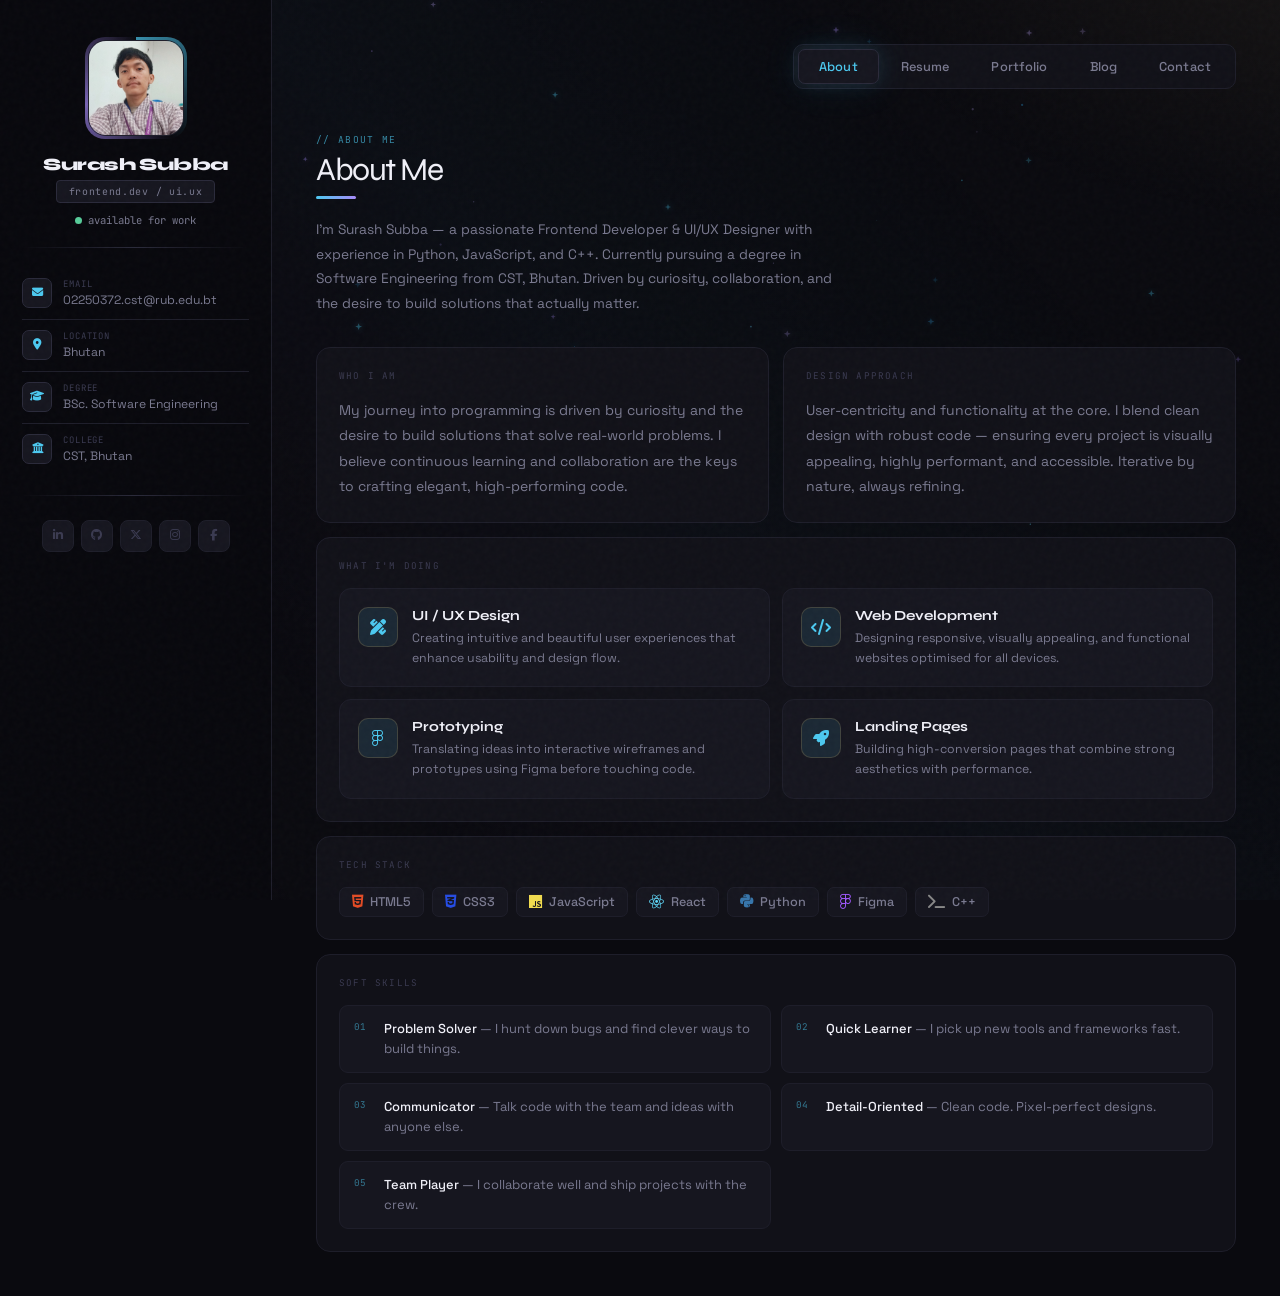
==== commit 7af15c36: "Profile Finalised" ====
--- a/index.html
+++ b/index.html
@@ -1,1234 +1,1235 @@
-<!DOCTYPE html>
-<html lang="en">
-<head>
-  <meta charset="UTF-8" />
-  <meta name="viewport" content="width=device-width, initial-scale=1.0" />
-  <title>Surash Subba</title>
-  <link rel="preconnect" href="https://fonts.googleapis.com">
-  <link rel="preconnect" href="https://fonts.gstatic.com" crossorigin>
-  <link href="https://fonts.googleapis.com/css2?family=Syne:wght@400;700;800&family=Space+Grotesk:wght@300;400;500;600;700&family=JetBrains+Mono:wght@400;500&display=swap" rel="stylesheet">
-  <link rel="stylesheet" href="https://cdnjs.cloudflare.com/ajax/libs/font-awesome/6.6.0/css/all.min.css" />
-  <style>
-    :root {
-      --bg:         #0a0a0f;
-      --sidebar:    #08080d;
-      --surface:    #111118;
-      --surface2:   #16161f;
-      --border:     #1e1e2a;
-      --border2:    #2a2a3a;
-      --text:       #f0f0f8;
-      --muted:      #7a7a90;
-      --dim:        #3a3a50;
-      --gold:       #4cc9f0;
-      --gold-dim:   rgba(76,201,240,0.10);
-      --gold-glow:  rgba(76,201,240,0.22);
-      --gold-bright:rgba(76,201,240,0.55);
-      --blue:       #4cc9f0;
-      --purple:     #a78bfa;
-      --green:      #57cc99;
-      --font-h:     'Syne', sans-serif;
-      --font-b:     'Space Grotesk', sans-serif;
-      --font-m:     'JetBrains Mono', monospace;
-    }
-    *, *::before, *::after { box-sizing: border-box; margin: 0; padding: 0; }
-    html { scroll-behavior: smooth; }
-
-    /* ── GLOBAL SWEEP HIGHLIGHT ─────────────────────────────────────── */
-    body {
-      font-family: var(--font-b);
-      background: var(--bg);
-      color: var(--text);
-      min-height: 100vh;
-      display: flex;
-      -webkit-font-smoothing: antialiased;
-      overflow-x: hidden;
-      position: relative;
-    }
-
-    /* animated conic sweep from top-right → bottom-left */
-    body::before {
-      content: '';
-      position: fixed;
-      inset: 0;
-      pointer-events: none;
-      z-index: 0;
-      background:
-        radial-gradient(ellipse 80% 60% at 110% -10%, rgba(233,196,106,0.07) 0%, transparent 60%),
-        radial-gradient(ellipse 60% 50% at -10% 110%, rgba(157,78,221,0.06) 0%, transparent 60%);
-      animation: sweep 8s ease-in-out infinite alternate;
-    }
-
-    @keyframes sweep {
-      0%   { background:
-        radial-gradient(ellipse 80% 60% at 110% -10%, rgba(76,201,240,0.09) 0%, transparent 55%),
-        radial-gradient(ellipse 60% 50% at -10% 110%, rgba(167,139,250,0.06) 0%, transparent 60%); }
-      50%  { background:
-        radial-gradient(ellipse 90% 70% at 90%  5%,  rgba(76,201,240,0.05) 0%, transparent 60%),
-        radial-gradient(ellipse 70% 60% at 10%  95%, rgba(167,139,250,0.06) 0%, transparent 60%); }
-      100% { background:
-        radial-gradient(ellipse 80% 60% at 60%  30%, rgba(76,201,240,0.04) 0%, transparent 55%),
-        radial-gradient(ellipse 60% 50% at -5%  105%,rgba(167,139,250,0.08) 0%, transparent 60%); }
-    }
-
-    /* noise grain */
-    body::after {
-      content: '';
-      position: fixed; inset: 0;
-      background: url("data:image/svg+xml,%3Csvg viewBox='0 0 200 200' xmlns='http://www.w3.org/2000/svg'%3E%3Cfilter id='n'%3E%3CfeTurbulence type='fractalNoise' baseFrequency='0.85' numOctaves='4' stitchTiles='stitch'/%3E%3C/filter%3E%3Crect width='100%25' height='100%25' filter='url(%23n)'/%3E%3C/svg%3E");
-      opacity: 0.025; pointer-events: none; z-index: 9999;
-    }
-
-    a { color: inherit; text-decoration: none; }
-    ul { list-style: none; }
-    button { cursor: pointer; border: none; background: none; font-family: inherit; }
-    ::-webkit-scrollbar { width: 4px; }
-    ::-webkit-scrollbar-track { background: var(--bg); }
-    ::-webkit-scrollbar-thumb { background: var(--border2); border-radius: 99px; }
-
-    /* ── SPARKLE CANVAS ─────────────────────────────────────────────── */
-    #sparkle-canvas {
-      position: fixed; inset: 0;
-      pointer-events: none;
-      z-index: 1;
-      opacity: 0.7;
-    }
-
-    /* ── SIDEBAR ──────────────────────────────────────────────────────── */
-    .sidebar {
-      width: 272px;
-      flex-shrink: 0;
-      background: var(--sidebar);
-      border-right: 1px solid var(--border);
-      display: flex;
-      flex-direction: column;
-      align-items: center;
-      padding: 40px 22px 32px;
-      position: sticky;
-      top: 0;
-      height: 100vh;
-      overflow-y: auto;
-      z-index: 10;
-      animation: sideIn .6s ease both;
-    }
-    @keyframes sideIn {
-      from { opacity: 0; transform: translateX(-28px); }
-      to   { opacity: 1; transform: translateX(0); }
-    }
-
-    .avatar-wrap {
-      position: relative;
-      width: 96px; height: 96px;
-      margin-bottom: 18px;
-    }
-    .avatar-ring {
-      position: absolute; inset: -3px;
-      border-radius: 20px;
-      background: conic-gradient(from 0deg, #4cc9f0, transparent 40%, #a78bfa 70%, transparent 100%);
-      opacity: .7;
-      animation: ring-spin 6s linear infinite;
-    }
-    @keyframes ring-spin {
-      to { transform: rotate(360deg); }
-    }
-    .avatar {
-      width: 100%; height: 100%;
-      border-radius: 18px;
-      overflow: hidden;
-      border: 1px solid var(--border);
-      position: relative; z-index: 1;
-      background: var(--surface2);
-      display: block;
-    }
-    .avatar img { width: 100%; height: 100%; object-fit: cover; }
-    .avatar-placeholder {
-      width: 100%; height: 100%;
-      display: flex; align-items: center; justify-content: center;
-      font-family: var(--font-h);
-      font-size: 2rem; font-weight: 800;
-      color: var(--gold);
-      background: linear-gradient(135deg, var(--surface2) 0%, var(--surface) 100%);
-    }
-
-    .s-name {
-      font-family: var(--font-h);
-      font-size: 1.08rem; font-weight: 800;
-      letter-spacing: -0.03em;
-      text-align: center;
-      margin-bottom: 5px;
-    }
-    .s-role {
-      font-family: var(--font-m);
-      font-size: 0.62rem;
-      color: var(--muted);
-      letter-spacing: .07em;
-      text-align: center;
-      background: var(--surface2);
-      border: 1px solid var(--border2);
-      padding: 4px 12px;
-      border-radius: 4px;
-      margin-bottom: 10px;
-    }
-    .s-status {
-      display: flex; align-items: center; gap: 6px;
-      font-size: 0.66rem;
-      color: var(--muted);
-      font-family: var(--font-m);
-    }
-    .pulse-dot {
-      width: 7px; height: 7px;
-      border-radius: 50%;
-      background: var(--green);
-      box-shadow: 0 0 0 0 rgba(87,204,153,0.6);
-      animation: pulse 2.2s ease-out infinite;
-    }
-    @keyframes pulse {
-      0%   { box-shadow: 0 0 0 0 rgba(87,204,153,.6); }
-      70%  { box-shadow: 0 0 0 7px rgba(87,204,153,0); }
-      100% { box-shadow: 0 0 0 0 rgba(87,204,153,0); }
-    }
-
-    .s-divider {
-      width: 100%; height: 1px;
-      background: linear-gradient(to right, transparent, var(--border2), transparent);
-      margin: 20px 0;
-    }
-
-    .s-info { width: 100%; }
-    .s-row {
-      display: flex; align-items: flex-start; gap: 11px;
-      padding: 10px 0;
-      border-bottom: 1px solid var(--border);
-    }
-    .s-row:last-child { border-bottom: none; }
-    .s-icon {
-      width: 30px; height: 30px;
-      border-radius: 7px;
-      background: var(--surface2);
-      border: 1px solid var(--border2);
-      display: flex; align-items: center; justify-content: center;
-      color: var(--gold);
-      font-size: 0.7rem;
-      flex-shrink: 0;
-      transition: all .2s;
-    }
-    .s-row:hover .s-icon {
-      border-color: var(--gold);
-      box-shadow: 0 0 10px var(--gold-glow);
-    }
-    .s-label {
-      font-family: var(--font-m);
-      font-size: 0.56rem;
-      color: var(--dim);
-      letter-spacing: .1em;
-      text-transform: uppercase;
-      margin-bottom: 2px;
-    }
-    .s-val { font-size: 0.76rem; color: var(--muted); line-height: 1.4; }
-    .s-val a:hover { color: var(--text); }
-
-    .socials { display: flex; gap: 7px; flex-wrap: wrap; justify-content: center; margin-top: 4px; }
-    .soc {
-      width: 32px; height: 32px;
-      border-radius: 8px;
-      background: var(--surface2);
-      border: 1px solid var(--border);
-      display: flex; align-items: center; justify-content: center;
-      color: var(--dim); font-size: 0.73rem;
-      transition: all .2s ease;
-    }
-    .soc:hover {
-      background: var(--gold-dim);
-      border-color: var(--gold);
-      color: var(--gold);
-      box-shadow: 0 0 14px var(--gold-glow);
-      transform: translateY(-2px);
-    }
-
-    /* ── MAIN ─────────────────────────────────────────────────────────── */
-    .main {
-      flex: 1;
-      padding: 44px 44px;
-      overflow-y: auto;
-      position: relative; z-index: 10;
-      animation: mainIn .6s .12s ease both;
-    }
-    @keyframes mainIn {
-      from { opacity: 0; transform: translateY(18px); }
-      to   { opacity: 1; transform: translateY(0); }
-    }
-
-    /* ── TABS ─────────────────────────────────────────────────────────── */
-    .tab-bar {
-      display: flex;
-      gap: 2px;
-      margin-bottom: 44px;
-      background: var(--surface);
-      border: 1px solid var(--border);
-      border-radius: 10px;
-      padding: 4px;
-      width: fit-content;
-      position: relative;
-    }
-    .tab-btn {
-      padding: 8px 20px;
-      font-family: var(--font-b);
-      font-size: 0.8rem;
-      font-weight: 500;
-      color: var(--muted);
-      border-radius: 7px;
-      transition: all .2s ease;
-      letter-spacing: .01em;
-      position: relative; z-index: 1;
-    }
-    .tab-btn:hover { color: var(--text); background: var(--surface2); }
-    .tab-btn.active {
-      background: var(--surface2);
-      color: var(--gold);
-      border: 1px solid var(--border2);
-      box-shadow: 0 0 20px var(--gold-dim), 0 0 40px var(--gold-dim);
-    }
-
-    .panel { display: none; }
-    .panel.active { display: block; animation: panelIn .35s ease both; }
-    @keyframes panelIn {
-      from { opacity: 0; transform: translateY(10px); }
-      to   { opacity: 1; transform: translateY(0); }
-    }
-
-    /* ── SECTION HEAD ─────────────────────────────────────────────────── */
-    .s-head { margin-bottom: 32px; }
-    .eyebrow {
-      font-family: var(--font-m);
-      font-size: 0.6rem;
-      color: var(--gold);
-      letter-spacing: .14em;
-      text-transform: uppercase;
-      margin-bottom: 8px;
-      opacity: .65;
-    }
-    .s-title {
-      font-family: var(--font-h);
-      font-size: 2rem;
-      font-weight: 400;
-      letter-spacing: -0.045em;
-      line-height: 1;
-      margin-bottom: 2px;
-      position: relative;
-      display: inline-block;
-    }
-    /* shimmering underline */
-    .s-title::after {
-      content: '';
-      display: block;
-      width: 40px; height: 3px;
-      background: linear-gradient(90deg, #4cc9f0, #a78bfa);
-      border-radius: 2px;
-      margin-top: 10px;
-      animation: underline-shimmer 3s ease-in-out infinite;
-    }
-    @keyframes underline-shimmer {
-      0%, 100% { width: 40px; opacity: 1; }
-      50% { width: 70px; opacity: .7; }
-    }
-    .s-sub {
-      font-size: 0.86rem;
-      color: var(--muted);
-      line-height: 1.78;
-      margin-top: 16px;
-      max-width: 540px;
-    }
-
-    /* ── CARDS ────────────────────────────────────────────────────────── */
-    .card {
-      background: var(--surface);
-      border: 1px solid var(--border);
-      border-radius: 14px;
-      padding: 22px;
-      position: relative;
-      overflow: hidden;
-      transition: border-color .22s ease, box-shadow .22s ease, transform .22s ease;
-    }
-    /* card inner top-right glow on hover */
-    .card::before {
-      content: '';
-      position: absolute;
-      top: -60px; right: -60px;
-      width: 140px; height: 140px;
-      border-radius: 50%;
-      background: var(--gold);
-      opacity: 0;
-      filter: blur(50px);
-      transition: opacity .4s ease;
-      pointer-events: none;
-    }
-    .card:hover::before { opacity: 0.07; }
-    .card:hover {
-      border-color: var(--border2);
-      box-shadow: 0 6px 40px rgba(0,0,0,.5), 0 0 0 1px rgba(233,196,106,0.05);
-      transform: translateY(-1px);
-    }
-    .card-lbl {
-      font-family: var(--font-m);
-      font-size: 0.58rem;
-      color: var(--dim);
-      letter-spacing: .13em;
-      text-transform: uppercase;
-      margin-bottom: 16px;
-    }
-    .card p {
-      font-size: 0.875rem;
-      color: var(--muted);
-      line-height: 1.82;
-    }
-    .card p strong { color: var(--text); font-weight: 500; }
-
-    /* ── ABOUT ────────────────────────────────────────────────────────── */
-    .about-grid {
-      display: grid;
-      grid-template-columns: 1fr 1fr;
-      gap: 14px;
-      margin-bottom: 14px;
-    }
-    .col-2 { grid-column: 1 / -1; }
-
-    .service-grid {
-      display: grid;
-      grid-template-columns: 1fr 1fr;
-      gap: 12px;
-      margin-top: 6px;
-    }
-    .svc-card {
-      background: var(--surface2);
-      border: 1px solid var(--border);
-      border-radius: 12px;
-      padding: 18px;
-      display: flex; gap: 14px; align-items: flex-start;
-      transition: all .22s ease;
-      position: relative; overflow: hidden;
-    }
-    .svc-card::after {
-      content: '';
-      position: absolute; inset: 0;
-      background: linear-gradient(135deg, var(--gold-dim) 0%, transparent 60%);
-      opacity: 0;
-      transition: opacity .3s ease;
-    }
-    .svc-card:hover { border-color: var(--gold); transform: translateY(-3px); box-shadow: 0 8px 32px rgba(0,0,0,.4); }
-    .svc-card:hover::after { opacity: 1; }
-    .svc-icon {
-      width: 40px; height: 40px;
-      border-radius: 10px;
-      background: var(--gold-dim);
-      border: 1px solid rgba(233,196,106,.18);
-      display: flex; align-items: center; justify-content: center;
-      color: var(--gold);
-      font-size: 1rem;
-      flex-shrink: 0;
-      position: relative; z-index: 1;
-      transition: all .2s;
-    }
-    .svc-card:hover .svc-icon { box-shadow: 0 0 16px var(--gold-glow); }
-    .svc-title {
-      font-family: var(--font-h);
-      font-size: .87rem; font-weight: 700;
-      margin-bottom: 5px;
-      position: relative; z-index: 1;
-    }
-    .svc-desc { font-size: .77rem; color: var(--muted); line-height: 1.6; position: relative; z-index: 1; }
-
-    .skill-tags { display: flex; flex-wrap: wrap; gap: 8px; margin-top: 4px; }
-    .sk {
-      display: flex; align-items: center; gap: 7px;
-      background: var(--surface2);
-      border: 1px solid var(--border);
-      border-radius: 7px;
-      padding: 6px 12px;
-      font-size: .79rem;
-      color: var(--muted);
-      font-weight: 500;
-      transition: all .2s ease;
-      cursor: default;
-    }
-    .sk:hover { border-color: var(--gold); color: var(--text); box-shadow: 0 0 12px var(--gold-dim); transform: translateY(-1px); }
-    .sk i { font-size: .95rem; }
-
-    .soft-grid {
-      display: grid;
-      grid-template-columns: 1fr 1fr;
-      gap: 10px;
-      margin-top: 4px;
-    }
-    .soft-item {
-      display: flex; align-items: flex-start; gap: 10px;
-      background: var(--surface2);
-      border: 1px solid var(--border);
-      border-radius: 9px;
-      padding: 13px 14px;
-      transition: all .2s ease;
-    }
-    .soft-item:hover { border-color: var(--border2); background: #1a1a24; }
-    .soft-num {
-      font-family: var(--font-m);
-      font-size: 0.58rem;
-      color: var(--gold);
-      opacity: .55;
-      min-width: 20px;
-      margin-top: 2px;
-    }
-    .soft-txt { font-size: .81rem; color: var(--muted); line-height: 1.55; }
-    .soft-txt strong { color: var(--text); font-weight: 500; }
-
-    /* ── RESUME ───────────────────────────────────────────────────────── */
-    .res-cols { display: grid; grid-template-columns: 1fr 1fr; gap: 14px; }
-    .timeline { display: flex; flex-direction: column; }
-    .tl-item {
-      display: flex; gap: 14px;
-      padding-bottom: 22px;
-      position: relative;
-    }
-    .tl-item:last-child { padding-bottom: 0; }
-    .tl-left { display: flex; flex-direction: column; align-items: center; flex-shrink: 0; }
-    .tl-dot {
-      width: 10px; height: 10px;
-      border-radius: 50%;
-      background: var(--surface);
-      border: 2px solid var(--gold);
-      box-shadow: 0 0 10px var(--gold-glow), 0 0 20px var(--gold-dim);
-      margin-top: 4px;
-      animation: dot-glow 3s ease-in-out infinite;
-    }
-    @keyframes dot-glow {
-      0%, 100% { box-shadow: 0 0 8px var(--gold-glow); }
-      50% { box-shadow: 0 0 16px var(--gold-bright), 0 0 30px var(--gold-glow); }
-    }
-    .tl-line {
-      width: 1px; flex: 1;
-      background: linear-gradient(to bottom, rgba(233,196,106,.3), transparent);
-      margin-top: 5px;
-    }
-    .tl-item:last-child .tl-line { display: none; }
-    .tl-yr {
-      font-family: var(--font-m);
-      font-size: .58rem;
-      color: var(--gold);
-      letter-spacing: .07em;
-      opacity: .75;
-      margin-bottom: 4px;
-    }
-    .tl-t { font-size: .88rem; font-weight: 600; margin-bottom: 4px; color: var(--text); }
-    .tl-d { font-size: .79rem; color: var(--muted); line-height: 1.6; }
-
-    .cert-list { display: flex; flex-direction: column; }
-    .cert-row {
-      display: flex; align-items: center; gap: 10px;
-      padding: 10px 0;
-      border-bottom: 1px solid var(--border);
-      font-size: .81rem;
-      color: var(--muted);
-      transition: all .18s ease;
-    }
-    .cert-row:hover { color: var(--text); padding-left: 4px; }
-    .cert-row:last-child { border-bottom: none; }
-    .cert-row i { color: var(--gold); font-size: .58rem; opacity: .65; flex-shrink: 0; }
-
-    /* ── PORTFOLIO ────────────────────────────────────────────────────── */
-    .proj-grid { display: grid; grid-template-columns: 1fr 1fr; gap: 14px; }
-    .proj-card {
-      background: var(--surface);
-      border: 1px solid var(--border);
-      border-radius: 14px;
-      overflow: hidden;
-      transition: all .25s ease;
-      position: relative;
-    }
-    .proj-card::before {
-      content: '';
-      position: absolute; inset: 0;
-      background: linear-gradient(135deg, rgba(233,196,106,.04) 0%, transparent 50%);
-      opacity: 0;
-      transition: opacity .3s ease;
-      z-index: 0;
-      pointer-events: none;
-    }
-    .proj-card:hover {
-      border-color: rgba(233,196,106,.35);
-      transform: translateY(-5px);
-      box-shadow: 0 16px 50px rgba(0,0,0,.55), 0 0 30px var(--gold-dim);
-    }
-    .proj-card:hover::before { opacity: 1; }
-    .proj-thumb {
-      height: 148px;
-      display: flex; align-items: center; justify-content: center;
-      font-size: 2.6rem;
-      position: relative; overflow: hidden;
-    }
-    .proj-thumb::before {
-      content: '';
-      position: absolute; inset: 0;
-      background-image: radial-gradient(circle, rgba(255,255,255,0.04) 1px, transparent 1px);
-      background-size: 22px 22px;
-    }
-    /* sweep shimmer on thumb hover */
-    .proj-thumb::after {
-      content: '';
-      position: absolute;
-      top: 0; left: -100%;
-      width: 60%; height: 100%;
-      background: linear-gradient(105deg, transparent 40%, rgba(233,196,106,0.08) 50%, transparent 60%);
-      transition: left .5s ease;
-    }
-    .proj-card:hover .proj-thumb::after { left: 160%; }
-    .proj-thumb span { position: relative; z-index: 1; }
-    .proj-body { padding: 18px 20px; position: relative; z-index: 1; }
-    .proj-tags { display: flex; gap: 5px; flex-wrap: wrap; margin-bottom: 9px; }
-    .proj-tag {
-      font-family: var(--font-m);
-      font-size: .58rem;
-      color: var(--dim);
-      border: 1px solid var(--border);
-      padding: 2px 8px; border-radius: 4px;
-      letter-spacing: .04em;
-      transition: all .18s ease;
-    }
-    .proj-card:hover .proj-tag { border-color: rgba(233,196,106,.4); color: rgba(233,196,106,.7); }
-    .proj-title {
-      font-family: var(--font-h);
-      font-size: .94rem; font-weight: 700;
-      letter-spacing: -.02em;
-      margin-bottom: 7px;
-    }
-    .proj-desc { font-size: .79rem; color: var(--muted); line-height: 1.65; }
-
-    /* ── BLOG ─────────────────────────────────────────────────────────── */
-    .blog-list { display: flex; flex-direction: column; }
-    .blog-item {
-      display: flex; gap: 22px; align-items: flex-start;
-      padding: 24px 0;
-      border-bottom: 1px solid var(--border);
-      transition: all .2s ease;
-    }
-    .blog-item:first-child { padding-top: 0; }
-    .blog-item:last-child { border-bottom: none; }
-    .blog-item:hover { padding-left: 6px; }
-    .blog-item:hover .blog-num { color: var(--gold); }
-    .blog-num {
-      font-family: var(--font-m);
-      font-size: .6rem; color: var(--dim);
-      letter-spacing: .06em;
-      min-width: 22px; margin-top: 4px;
-      transition: color .2s ease;
-    }
-    .blog-date {
-      font-family: var(--font-m);
-      font-size: .58rem; color: var(--dim);
-      letter-spacing: .07em; margin-bottom: 6px;
-    }
-    .blog-title {
-      font-family: var(--font-h);
-      font-size: 1rem; font-weight: 700;
-      letter-spacing: -.02em; margin-bottom: 8px;
-    }
-    .blog-ex { font-size: .83rem; color: var(--muted); line-height: 1.78; }
-
-    /* ── CONTACT ──────────────────────────────────────────────────────── */
-    .con-grid { display: grid; grid-template-columns: 1fr 1fr; gap: 14px; }
-    .con-grid .col-2 { grid-column: 1 / -1; }
-    .con-item {
-      display: flex; align-items: center; gap: 13px;
-      padding: 13px 0;
-      border-bottom: 1px solid var(--border);
-      transition: all .18s ease;
-    }
-    .con-item:hover { padding-left: 4px; }
-    .con-item:last-of-type { border-bottom: none; }
-    .con-ico {
-      width: 36px; height: 36px;
-      border-radius: 8px;
-      background: var(--gold-dim);
-      border: 1px solid rgba(233,196,106,.15);
-      display: flex; align-items: center; justify-content: center;
-      color: var(--gold); font-size: .8rem;
-      flex-shrink: 0;
-      transition: all .2s;
-    }
-    .con-item:hover .con-ico { box-shadow: 0 0 14px var(--gold-glow); }
-    .con-lbl { font-family: var(--font-m); font-size: .58rem; color: var(--dim); letter-spacing: .09em; text-transform: uppercase; margin-bottom: 2px; }
-    .con-val { font-size: .81rem; color: var(--muted); }
-    .con-val a:hover { color: var(--text); }
-
-    .form-row { display: grid; grid-template-columns: 1fr 1fr; gap: 14px; }
-    .fg { margin-bottom: 14px; }
-    .fg:last-child { margin-bottom: 0; }
-    .flbl {
-      display: block;
-      font-family: var(--font-m);
-      font-size: .58rem; color: var(--dim);
-      letter-spacing: .1em; text-transform: uppercase;
-      margin-bottom: 7px;
-    }
-    .finput, .ftarea {
-      width: 100%;
-      background: var(--surface2);
-      border: 1px solid var(--border);
-      border-radius: 8px;
-      padding: 11px 14px;
-      color: var(--text);
-      font-family: var(--font-b);
-      font-size: .85rem;
-      outline: none;
-      transition: border-color .2s ease, box-shadow .2s ease;
-    }
-    .finput::placeholder, .ftarea::placeholder { color: var(--dim); }
-    .finput:focus, .ftarea:focus {
-      border-color: var(--gold);
-      box-shadow: 0 0 0 3px var(--gold-dim), 0 0 20px var(--gold-dim);
-    }
-    .ftarea { resize: vertical; min-height: 100px; }
-    .fbtn {
-      width: 100%;
-      padding: 12px;
-      background: linear-gradient(135deg, #4cc9f0 0%, #a78bfa 100%);
-      color: #08080d;
-      border: none;
-      border-radius: 8px;
-      font-family: var(--font-h);
-      font-size: .85rem;
-      font-weight: 700;
-      letter-spacing: .03em;
-      cursor: pointer;
-      margin-top: 8px;
-      transition: all .22s ease;
-      position: relative; overflow: hidden;
-    }
-    .fbtn::after {
-      content: '';
-      position: absolute;
-      top: 0; left: -100%;
-      width: 60%; height: 100%;
-      background: linear-gradient(105deg, transparent 40%, rgba(255,255,255,.25) 50%, transparent 60%);
-      transition: left .45s ease;
-    }
-    .fbtn:hover { box-shadow: 0 6px 28px var(--gold-bright); transform: translateY(-2px); }
-    .fbtn:hover::after { left: 160%; }
-
-    /* ── RESPONSIVE ───────────────────────────────────────────────────── */
-    @media (max-width: 960px) {
-      body { flex-direction: column; }
-      .sidebar { width: 100%; height: auto; position: static; }
-      .main { padding: 28px 20px; }
-      .about-grid, .res-cols, .proj-grid, .con-grid, .service-grid, .soft-grid { grid-template-columns: 1fr; }
-      .col-2, .con-grid .col-2 { grid-column: 1; }
-      .form-row { grid-template-columns: 1fr; }
-      .tab-bar { flex-wrap: wrap; width: 100%; }
-    }
-  </style>
-</head>
-<body>
-
-  <!-- sparkle canvas -->
-  <canvas id="sparkle-canvas"></canvas>
-
-  <!-- ── SIDEBAR ── -->
-  <aside class="sidebar">
-    <div class="avatar-wrap">
-      <div class="avatar-ring"></div>
-      <div class="avatar">
-        <img src="assets/surash.jpeg" alt="Surash Subba">
-      </div>
-    </div>
-
-    <div class="s-name">Surash Subba</div>
-    <div class="s-role">frontend.dev / ui.ux</div>
-    <div class="s-status">
-      <div class="pulse-dot"></div>
-      available for work
-    </div>
-
-    <div class="s-divider"></div>
-
-    <div class="s-info">
-      <div class="s-row">
-        <div class="s-icon"><i class="fa-solid fa-envelope"></i></div>
-        <div>
-          <div class="s-label">Email</div>
-          <div class="s-val"><a href="mailto:02250372.cst@rub.edu.bt">02250372.cst@rub.edu.bt</a></div>
-        </div>
-      </div>
-      <div class="s-row">
-        <div class="s-icon"><i class="fa-solid fa-location-dot"></i></div>
-        <div>
-          <div class="s-label">Location</div>
-          <div class="s-val">Bhutan</div>
-        </div>
-      </div>
-      <div class="s-row">
-        <div class="s-icon"><i class="fa-solid fa-graduation-cap"></i></div>
-        <div>
-          <div class="s-label">Degree</div>
-          <div class="s-val">BSc. Software Engineering</div>
-        </div>
-      </div>
-      <div class="s-row">
-        <div class="s-icon"><i class="fa-solid fa-building-columns"></i></div>
-        <div>
-          <div class="s-label">College</div>
-          <div class="s-val">CST, Bhutan</div>
-        </div>
-      </div>
-    </div>
-
-    <div class="s-divider"></div>
-
-    <div class="socials">
-      <a href="#" class="soc" title="LinkedIn"><i class="fa-brands fa-linkedin-in"></i></a>
-      <a href="https://github.com/surashsubba" class="soc" title="GitHub"><i class="fa-brands fa-github"></i></a>
-      <a href="#" class="soc" title="X"><i class="fa-brands fa-x-twitter"></i></a>
-      <a href="https://www.instagram.com/absolutewill.63?igsh=MXFxb2IxamE5cm1tMA==" class="soc" title="Instagram"><i class="fa-brands fa-instagram"></i></a>
-      <a href="https://www.facebook.com/share/1Q8uhwhFLz/" class="soc" title="Facebook"><i class="fa-brands fa-facebook-f"></i></a>
-    </div>
-  </aside>
-
-  <!-- ── MAIN ── -->
-  <main class="main">
-    <nav class="tab-bar">
-      <button class="tab-btn active" data-tab="about">About</button>
-      <button class="tab-btn" data-tab="resume">Resume</button>
-      <button class="tab-btn" data-tab="portfolio">Portfolio</button>
-      <button class="tab-btn" data-tab="blog">Blog</button>
-      <button class="tab-btn" data-tab="contact">Contact</button>
-    </nav>
-
-    <!-- ── ABOUT ── -->
-    <section class="panel active" id="tab-about">
-      <div class="s-head">
-        <div class="eyebrow">// about me</div>
-        <div class="s-title">About Me</div>
-        <p class="s-sub">I'm Surash Subba — a passionate Frontend Developer & UI/UX Designer with experience in Python, JavaScript, and C++. Currently pursuing a degree in Software Engineering from CST, Bhutan. Driven by curiosity, collaboration, and the desire to build solutions that actually matter.</p>
-      </div>
-
-      <div class="about-grid">
-        <div class="card">
-          <div class="card-lbl">who i am</div>
-          <p>My journey into programming is driven by curiosity and the desire to build solutions that solve real-world problems. I believe continuous learning and collaboration are the keys to crafting elegant, high-performing code.</p>
-        </div>
-        <div class="card">
-          <div class="card-lbl">design approach</div>
-          <p>User-centricity and functionality at the core. I blend clean design with robust code — ensuring every project is visually appealing, highly performant, and accessible. Iterative by nature, always refining.</p>
-        </div>
-      </div>
-
-      <div class="card col-2" style="margin-bottom:14px;">
-        <div class="card-lbl">what i'm doing</div>
-        <div class="service-grid">
-          <div class="svc-card">
-            <div class="svc-icon"><i class="fa-solid fa-pen-ruler"></i></div>
-            <div>
-              <div class="svc-title">UI / UX Design</div>
-              <div class="svc-desc">Creating intuitive and beautiful user experiences that enhance usability and design flow.</div>
-            </div>
-          </div>
-          <div class="svc-card">
-            <div class="svc-icon"><i class="fa-solid fa-code"></i></div>
-            <div>
-              <div class="svc-title">Web Development</div>
-              <div class="svc-desc">Designing responsive, visually appealing, and functional websites optimised for all devices.</div>
-            </div>
-          </div>
-          <div class="svc-card">
-            <div class="svc-icon"><i class="fa-brands fa-figma"></i></div>
-            <div>
-              <div class="svc-title">Prototyping</div>
-              <div class="svc-desc">Translating ideas into interactive wireframes and prototypes using Figma before touching code.</div>
-            </div>
-          </div>
-          <div class="svc-card">
-            <div class="svc-icon"><i class="fa-solid fa-rocket"></i></div>
-            <div>
-              <div class="svc-title">Landing Pages</div>
-              <div class="svc-desc">Building high-conversion pages that combine strong aesthetics with performance.</div>
-            </div>
-          </div>
-        </div>
-      </div>
-
-      <div class="card col-2" style="margin-bottom:14px;">
-        <div class="card-lbl">tech stack</div>
-        <div class="skill-tags">
-          <div class="sk"><i class="fa-brands fa-html5" style="color:#e34c26"></i>HTML5</div>
-          <div class="sk"><i class="fa-brands fa-css3-alt" style="color:#264de4"></i>CSS3</div>
-          <div class="sk"><i class="fa-brands fa-js" style="color:#f0db4f"></i>JavaScript</div>
-          <div class="sk"><i class="fa-brands fa-react" style="color:#61dafb"></i>React</div>
-          <div class="sk"><i class="fa-brands fa-python" style="color:#3776ab"></i>Python</div>
-          <div class="sk"><i class="fa-brands fa-figma" style="color:#a259ff"></i>Figma</div>
-          <div class="sk"><i class="fa-solid fa-terminal" style="color:#888"></i>C++</div>
-        </div>
-      </div>
-
-      <div class="card col-2">
-        <div class="card-lbl">soft skills</div>
-        <div class="soft-grid">
-          <div class="soft-item"><span class="soft-num">01</span><span class="soft-txt"><strong>Problem Solver</strong> — I hunt down bugs and find clever ways to build things.</span></div>
-          <div class="soft-item"><span class="soft-num">02</span><span class="soft-txt"><strong>Quick Learner</strong> — I pick up new tools and frameworks fast.</span></div>
-          <div class="soft-item"><span class="soft-num">03</span><span class="soft-txt"><strong>Communicator</strong> — Talk code with the team and ideas with anyone else.</span></div>
-          <div class="soft-item"><span class="soft-num">04</span><span class="soft-txt"><strong>Detail-Oriented</strong> — Clean code. Pixel-perfect designs.</span></div>
-          <div class="soft-item"><span class="soft-num">05</span><span class="soft-txt"><strong>Team Player</strong> — I collaborate well and ship projects with the crew.</span></div>
-        </div>
-      </div>
-    </section>
-
-    <!-- ── RESUME ── -->
-    <section class="panel" id="tab-resume">
-      <div class="s-head">
-        <div class="eyebrow">// resume</div>
-        <div class="s-title">Resume</div>
-        <p class="s-sub">Education, learning journey & certifications so far.</p>
-      </div>
-      <div class="res-cols">
-        <div class="card">
-          <div class="card-lbl">education</div>
-          <div class="timeline">
-            <div class="tl-item">
-              <div class="tl-left"><div class="tl-dot"></div><div class="tl-line"></div></div>
-              <div><div class="tl-yr">2024 – present</div><div class="tl-t">BSc. Software Engineering</div><div class="tl-d">College of Science and Technology, Bhutan</div></div>
-            </div>
-            <div class="tl-item">
-              <div class="tl-left"><div class="tl-dot"></div><div class="tl-line"></div></div>
-              <div><div class="tl-yr">2024</div><div class="tl-t">Class XII Graduate</div><div class="tl-d">Karma High HSS</div></div>
-            </div>
-          </div>
-        </div>
-        <div class="card">
-          <div class="card-lbl">certifications</div>
-          <div class="cert-list">
-            <div class="cert-row"><i class="fa-solid fa-circle-dot"></i>Front-End Web Development Program</div>
-            <div class="cert-row"><i class="fa-solid fa-circle-dot"></i>National Senior Certificate — freeCodeCamp</div>
-            <div class="cert-row"><i class="fa-solid fa-circle-dot"></i>Programming Foundations — LinkedIn</div>
-            <div class="cert-row"><i class="fa-solid fa-circle-dot"></i>HTML & CSS Essentials — LinkedIn</div>
-            <div class="cert-row"><i class="fa-solid fa-circle-dot"></i>JavaScript Essentials — Cisco</div>
-            <div class="cert-row"><i class="fa-solid fa-circle-dot"></i>Professional Foundations — ALX Africa</div>
-          </div>
-        </div>
-        <div class="card col-2">
-          <div class="card-lbl">learning journey</div>
-          <div class="timeline" style="margin-top:4px;">
-            <div class="tl-item">
-              <div class="tl-left"><div class="tl-dot"></div><div class="tl-line"></div></div>
-              <div><div class="tl-yr">2025</div><div class="tl-t">Started Software Engineering Journey</div><div class="tl-d">Exploring web development — HTML, CSS, JavaScript fundamentals.</div></div>
-            </div>
-            <div class="tl-item">
-              <div class="tl-left"><div class="tl-dot"></div><div class="tl-line"></div></div>
-              <div><div class="tl-yr">2025</div><div class="tl-t">Programming Fundamentals</div><div class="tl-d">Python and C++ from the ground up.</div></div>
-            </div>
-            <div class="tl-item">
-              <div class="tl-left"><div class="tl-dot"></div><div class="tl-line"></div></div>
-              <div><div class="tl-yr">2025</div><div class="tl-t">UI/UX Design with Figma</div><div class="tl-d">Mockups, design principles, prototyping.</div></div>
-            </div>
-            <div class="tl-item">
-              <div class="tl-left"><div class="tl-dot"></div><div class="tl-line"></div></div>
-              <div><div class="tl-yr">2025</div><div class="tl-t">Building Real Projects</div><div class="tl-d">Applying knowledge through hands-on builds — layout, responsiveness, interactivity.</div></div>
-            </div>
-            <div class="tl-item">
-              <div class="tl-left"><div class="tl-dot"></div><div class="tl-line"></div></div>
-              <div><div class="tl-yr">beyond →</div><div class="tl-t">Full-Stack & Beyond</div><div class="tl-d">Full-stack development, mobile apps, real-world collaborative projects.</div></div>
-            </div>
-          </div>
-        </div>
-      </div>
-    </section>
-
-    <!-- ── PORTFOLIO ── -->
-    <section class="panel" id="tab-portfolio">
-      <div class="s-head">
-        <div class="eyebrow">// portfolio</div>
-        <div class="s-title">My Work</div>
-        <p class="s-sub">Projects built as a beginner — learning by doing.</p>
-      </div>
-      <div class="proj-grid">
-        <div class="proj-card">
-          <div class="proj-thumb" style="background:linear-gradient(135deg,#0d0d1a,#1a1a2e)"><span>🎨</span></div>
-          <div class="proj-body">
-            <div class="proj-tags"><span class="proj-tag">ui/ux</span><span class="proj-tag">figma</span><span class="proj-tag">html/css</span></div>
-            <div class="proj-title">Slack UI Clone</div>
-            <p class="proj-desc">Replicating Slack's interface to understand real-world design systems and appreciate the complexity behind building complex UIs.</p>
-          </div>
-        </div>
-        <div class="proj-card">
-          <div class="proj-thumb" style="background:linear-gradient(135deg,#0d1218,#121c28)"><span>🧮</span></div>
-          <div class="proj-body">
-            <div class="proj-tags"><span class="proj-tag">javascript</span><span class="proj-tag">python</span><span class="proj-tag">logic</span></div>
-            <div class="proj-title">Simple Calculator</div>
-            <p class="proj-desc">A written project to dive into programming methodology — exploring logic, conditionals, and input handling from scratch.</p>
-          </div>
-        </div>
-        <div class="proj-card">
-          <div class="proj-thumb" style="background:linear-gradient(135deg,#0d1a0d,#122010)"><span>🏫</span></div>
-          <div class="proj-body">
-            <div class="proj-tags"><span class="proj-tag">web app</span><span class="proj-tag">html/css</span><span class="proj-tag">js</span></div>
-            <div class="proj-title">Room Booking — CST</div>
-            <p class="proj-desc">Built a functional room-booking interface to address a real problem freshers faced at CST.</p>
-          </div>
-        </div>
-        <div class="proj-card">
-          <div class="proj-thumb" style="background:linear-gradient(135deg,#160e1a,#201228)"><span>🗂️</span></div>
-          <div class="proj-body">
-            <div class="proj-tags"><span class="proj-tag">figma</span><span class="proj-tag">html</span><span class="proj-tag">css</span></div>
-            <div class="proj-title">Personal Portfolio</div>
-            <p class="proj-desc">Designed and coded a personal portfolio — Figma for prototyping, HTML/CSS for implementation.</p>
-          </div>
-        </div>
-      </div>
-    </section>
-
-    <!-- ── BLOG ── -->
-    <section class="panel" id="tab-blog">
-      <div class="s-head">
-        <div class="eyebrow">// blog</div>
-        <div class="s-title">Milestones</div>
-        <p class="s-sub">Key moments that mark my growth as a developer and designer.</p>
-      </div>
-      <div class="blog-list">
-        <div class="blog-item">
-          <div class="blog-num">01</div>
-          <div>
-            <div class="blog-date">2025</div>
-            <div class="blog-title">Started Web Development</div>
-            <p class="blog-ex">Began learning HTML, CSS, and JavaScript — exploring how websites are built from the ground up, how browsers interpret markup, and how styling shapes user experience.</p>
-          </div>
-        </div>
-        <div class="blog-item">
-          <div class="blog-num">02</div>
-          <div>
-            <div class="blog-date">2025</div>
-            <div class="blog-title">Exploring Design & Figma</div>
-            <p class="blog-ex">Focused on UI/UX design — creating small web page mockups and learning design principles. Figma became the go-to tool for translating ideas into visual layouts before touching code.</p>
-          </div>
-        </div>
-        <div class="blog-item">
-          <div class="blog-num">03</div>
-          <div>
-            <div class="blog-date">2025</div>
-            <div class="blog-title">Building First Projects</div>
-            <p class="blog-ex">Started applying knowledge through real projects — experimenting with layout, responsiveness, and interactivity. Each project forced clearer, more logical thinking.</p>
-          </div>
-        </div>
-        <div class="blog-item">
-          <div class="blog-num">04</div>
-          <div>
-            <div class="blog-date">2025</div>
-            <div class="blog-title">Improving Logical & Coding Skills</div>
-            <p class="blog-ex">Strengthening coding fundamentals and problem-solving to enhance both design and development abilities. Programming, I've realised, is as much about thinking clearly as it is about syntax.</p>
-          </div>
-        </div>
-      </div>
-    </section>
-
-    <!-- ── CONTACT ── -->
-    <section class="panel" id="tab-contact">
-      <div class="s-head">
-        <div class="eyebrow">// contact</div>
-        <div class="s-title">Let's Talk</div>
-        <p class="s-sub">Have a project in mind or just want to say hi — reach out anytime.</p>
-      </div>
-      <div class="con-grid">
-        <div class="card">
-          <div class="card-lbl">get in touch</div>
-          <div class="con-item">
-            <div class="con-ico"><i class="fa-solid fa-envelope"></i></div>
-            <div><div class="con-lbl">Email</div><div class="con-val"><a href="mailto:subras.design@gmail.com">subras.design@gmail.com</a></div></div>
-          </div>
-          <div class="con-item">
-            <div class="con-ico"><i class="fa-solid fa-location-dot"></i></div>
-            <div><div class="con-lbl">Location</div><div class="con-val">Bhutan</div></div>
-          </div>
-          <div class="con-item">
-            <div class="con-ico"><i class="fa-solid fa-graduation-cap"></i></div>
-            <div><div class="con-lbl">College</div><div class="con-val">College of Science & Technology</div></div>
-          </div>
-          <div style="margin-top:18px;">
-            <div class="card-lbl" style="margin-bottom:10px;">socials</div>
-            <div class="socials" style="justify-content:flex-start;">
-              <a href="#" class="soc"><i class="fa-brands fa-linkedin-in"></i></a>
-              <a href="#" class="soc"><i class="fa-brands fa-github"></i></a>
-              <a href="#" class="soc"><i class="fa-brands fa-x-twitter"></i></a>
-              <a href="#" class="soc"><i class="fa-brands fa-instagram"></i></a>
-              <a href="#" class="soc"><i class="fa-brands fa-facebook-f"></i></a>
-            </div>
-          </div>
-        </div>
-        <div class="card">
-          <div class="card-lbl">what i offer</div>
-          <div class="soft-grid" style="grid-template-columns:1fr; margin-top:4px;">
-            <div class="soft-item"><span class="soft-num">—</span><span class="soft-txt"><strong>UI / UX Design</strong> — Intuitive, beautiful experiences.</span></div>
-            <div class="soft-item"><span class="soft-num">—</span><span class="soft-txt"><strong>Web Design</strong> — Responsive websites for all devices.</span></div>
-            <div class="soft-item"><span class="soft-num">—</span><span class="soft-txt"><strong>Landing Pages</strong> — Aesthetics meets performance.</span></div>
-          </div>
-        </div>
-        <div class="card col-2">
-          <div class="card-lbl">send a message</div>
-          <div class="form-row" style="margin-top:6px;">
-            <div class="fg"><label class="flbl">Name</label><input type="text" class="finput" placeholder="Your name" /></div>
-            <div class="fg"><label class="flbl">Email</label><input type="email" class="finput" placeholder="your@email.com" /></div>
-          </div>
-          <div class="fg"><label class="flbl">Subject</label><input type="text" class="finput" placeholder="What's this about?" /></div>
-          <div class="fg"><label class="flbl">Message</label><textarea class="ftarea" placeholder="Tell me about your project or just say hi…"></textarea></div>
-          <button class="fbtn">Send Message →</button>
-        </div>
-      </div>
-    </section>
-  </main>
-
-  <script>
-    /* ── TABS ── */
-    const tabs   = document.querySelectorAll('.tab-btn');
-    const panels = document.querySelectorAll('.panel');
-    tabs.forEach(btn => {
-      btn.addEventListener('click', () => {
-        tabs.forEach(t => t.classList.remove('active'));
-        panels.forEach(p => p.classList.remove('active'));
-        btn.classList.add('active');
-        document.getElementById('tab-' + btn.dataset.tab).classList.add('active');
-      });
-    });
-
-    /* ── SPARKLE PARTICLES ── */
-    const canvas = document.getElementById('sparkle-canvas');
-    const ctx    = canvas.getContext('2d');
-
-    function resize() {
-      canvas.width  = window.innerWidth;
-      canvas.height = window.innerHeight;
-    }
-    resize();
-    window.addEventListener('resize', resize);
-
-    // particle pool
-    const GOLD = [
-      'rgba( 76,201,240,',
-      'rgba(100,215,255,',
-      'rgba(167,139,250,',
-      'rgba(192,168,255,',
-      'rgba( 56,182,255,',
-    ];
-
-    class Particle {
-      constructor() { this.reset(true); }
-      reset(init) {
-        this.x    = Math.random() * canvas.width;
-        this.y    = init ? Math.random() * canvas.height : canvas.height + 10;
-        this.size = Math.random() * 1.5 + 0.4;
-        this.speed = Math.random() * 0.4 + 0.1;
-        this.drift = (Math.random() - 0.5) * 0.25;
-        this.alpha = 0;
-        this.maxAlpha = Math.random() * 0.55 + 0.15;
-        this.color = GOLD[Math.floor(Math.random() * GOLD.length)];
-        this.life  = 0;
-        this.maxLife = Math.random() * 200 + 120;
-        // some particles get an extra twinkle
-        this.twinkle = Math.random() > 0.6;
-        this.twinkleSpeed = Math.random() * 0.08 + 0.03;
-        this.twinklePhase = Math.random() * Math.PI * 2;
-      }
-      update() {
-        this.y -= this.speed;
-        this.x += this.drift;
-        this.life++;
-        const half = this.maxLife / 2;
-        if (this.life < 30) this.alpha = (this.life / 30) * this.maxAlpha;
-        else if (this.life > this.maxLife - 40) this.alpha = ((this.maxLife - this.life) / 40) * this.maxAlpha;
-        else this.alpha = this.maxAlpha;
-        if (this.twinkle) {
-          this.alpha *= 0.7 + 0.3 * Math.sin(this.life * this.twinkleSpeed + this.twinklePhase);
-        }
-        if (this.life >= this.maxLife || this.y < -10) this.reset(false);
-      }
-      draw() {
-        ctx.save();
-        ctx.globalAlpha = Math.max(0, this.alpha);
-        ctx.fillStyle = this.color + '1)';
-        // star shape for some
-        if (this.size > 1.2) {
-          ctx.shadowColor = this.color + '0.8)';
-          ctx.shadowBlur  = 6;
-          drawStar(ctx, this.x, this.y, 4, this.size * 1.8, this.size * 0.7);
-        } else {
-          ctx.beginPath();
-          ctx.arc(this.x, this.y, this.size, 0, Math.PI * 2);
-          ctx.fill();
-        }
-        ctx.restore();
-      }
-    }
-
-    function drawStar(ctx, cx, cy, spikes, outer, inner) {
-      let rot = (Math.PI / 2) * 3;
-      const step = Math.PI / spikes;
-      ctx.beginPath();
-      ctx.moveTo(cx, cy - outer);
-      for (let i = 0; i < spikes; i++) {
-        ctx.lineTo(cx + Math.cos(rot) * outer, cy + Math.sin(rot) * outer);
-        rot += step;
-        ctx.lineTo(cx + Math.cos(rot) * inner, cy + Math.sin(rot) * inner);
-        rot += step;
-      }
-      ctx.lineTo(cx, cy - outer);
-      ctx.closePath();
-      ctx.fill();
-    }
-
-    const particles = Array.from({ length: 80 }, () => new Particle());
-
-    /* Moving sweep beam — top-right → bottom-left */
-    let beamT = 0;
-    function drawBeam() {
-      beamT += 0.003;
-      const W = canvas.width, H = canvas.height;
-      // beam travels from top-right arc to bottom-left
-      const t = (Math.sin(beamT) + 1) / 2;  // 0..1 oscillate
-      const x1 = W * (0.6 + 0.4 * (1 - t));
-      const y1 = H * (0.0 + 0.3 * (1 - t));
-      const x2 = W * (0.0 + 0.4 * t);
-      const y2 = H * (0.7 + 0.3 * t);
-
-      const grad = ctx.createLinearGradient(x1, y1, x2, y2);
-      grad.addColorStop(0,   'rgba( 76,201,240,0)');
-      grad.addColorStop(0.3, 'rgba( 76,201,240,0.025)');
-      grad.addColorStop(0.5, 'rgba( 76,201,240,0.04)');
-      grad.addColorStop(0.7, 'rgba(167,139,250,0.025)');
-      grad.addColorStop(1,   'rgba(167,139,250,0)');
-
-      ctx.save();
-      ctx.fillStyle = grad;
-      ctx.fillRect(0, 0, W, H);
-      ctx.restore();
-    }
-
-    function animate() {
-      ctx.clearRect(0, 0, canvas.width, canvas.height);
-      drawBeam();
-      particles.forEach(p => { p.update(); p.draw(); });
-      requestAnimationFrame(animate);
-    }
-    animate();
-
-    /* ── MOUSE TRAIL sparkles ── */
-    let lastMouse = { x: 0, y: 0 };
-    window.addEventListener('mousemove', e => {
-      const dx = e.clientX - lastMouse.x;
-      const dy = e.clientY - lastMouse.y;
-      if (Math.hypot(dx, dy) > 18) {
-        lastMouse = { x: e.clientX, y: e.clientY };
-        // "burst" a particle near cursor
-        const p = particles[Math.floor(Math.random() * particles.length)];
-        p.x = e.clientX + (Math.random() - 0.5) * 20;
-        p.y = e.clientY + (Math.random() - 0.5) * 20;
-        p.life = 0;
-        p.maxLife = 80;
-        p.speed = Math.random() * 0.8 + 0.3;
-        p.size = Math.random() * 1.8 + 0.6;
-        p.alpha = 0;
-        p.maxAlpha = 0.6;
-      }
-    });
-  </script>
-</body>
+<!DOCTYPE html>
+<html lang="en">
+<head>
+  <meta charset="UTF-8" />
+  <meta name="viewport" content="width=device-width, initial-scale=1.0" />
+  <title>Surash Subba</title>
+  <link rel="preconnect" href="https://fonts.googleapis.com">
+  <link rel="preconnect" href="https://fonts.gstatic.com" crossorigin>
+  <link href="https://fonts.googleapis.com/css2?family=Syne:wght@400;700;800&family=Space+Grotesk:wght@300;400;500;600;700&family=JetBrains+Mono:wght@400;500&display=swap" rel="stylesheet">
+  <link rel="stylesheet" href="https://cdnjs.cloudflare.com/ajax/libs/font-awesome/6.6.0/css/all.min.css" />
+  <style>
+    :root {
+      --bg:         #0a0a0f;
+      --sidebar:    #08080d;
+      --surface:    #111118;
+      --surface2:   #16161f;
+      --border:     #1e1e2a;
+      --border2:    #2a2a3a;
+      --text:       #f0f0f8;
+      --muted:      #7a7a90;
+      --dim:        #3a3a50;
+      --gold:       #4cc9f0;
+      --gold-dim:   rgba(76,201,240,0.10);
+      --gold-glow:  rgba(76,201,240,0.22);
+      --gold-bright:rgba(76,201,240,0.55);
+      --blue:       #4cc9f0;
+      --purple:     #a78bfa;
+      --green:      #57cc99;
+      --font-h:     'Syne', sans-serif;
+      --font-b:     'Space Grotesk', sans-serif;
+      --font-m:     'JetBrains Mono', monospace;
+    }
+    *, *::before, *::after { box-sizing: border-box; margin: 0; padding: 0; }
+    html { scroll-behavior: smooth; }
+
+    /* ── GLOBAL SWEEP HIGHLIGHT ─────────────────────────────────────── */
+    body {
+      font-family: var(--font-b);
+      background: var(--bg);
+      color: var(--text);
+      min-height: 100vh;
+      display: flex;
+      -webkit-font-smoothing: antialiased;
+      overflow-x: hidden;
+      position: relative;
+    }
+
+    /* animated conic sweep from top-right → bottom-left */
+    body::before {
+      content: '';
+      position: fixed;
+      inset: 0;
+      pointer-events: none;
+      z-index: 0;
+      background:
+        radial-gradient(ellipse 80% 60% at 110% -10%, rgba(233,196,106,0.07) 0%, transparent 60%),
+        radial-gradient(ellipse 60% 50% at -10% 110%, rgba(157,78,221,0.06) 0%, transparent 60%);
+      animation: sweep 8s ease-in-out infinite alternate;
+    }
+
+    @keyframes sweep {
+      0%   { background:
+        radial-gradient(ellipse 80% 60% at 110% -10%, rgba(76,201,240,0.09) 0%, transparent 55%),
+        radial-gradient(ellipse 60% 50% at -10% 110%, rgba(167,139,250,0.06) 0%, transparent 60%); }
+      50%  { background:
+        radial-gradient(ellipse 90% 70% at 90%  5%,  rgba(76,201,240,0.05) 0%, transparent 60%),
+        radial-gradient(ellipse 70% 60% at 10%  95%, rgba(167,139,250,0.06) 0%, transparent 60%); }
+      100% { background:
+        radial-gradient(ellipse 80% 60% at 60%  30%, rgba(76,201,240,0.04) 0%, transparent 55%),
+        radial-gradient(ellipse 60% 50% at -5%  105%,rgba(167,139,250,0.08) 0%, transparent 60%); }
+    }
+
+    /* noise grain */
+    body::after {
+      content: '';
+      position: fixed; inset: 0;
+      background: url("data:image/svg+xml,%3Csvg viewBox='0 0 200 200' xmlns='http://www.w3.org/2000/svg'%3E%3Cfilter id='n'%3E%3CfeTurbulence type='fractalNoise' baseFrequency='0.85' numOctaves='4' stitchTiles='stitch'/%3E%3C/filter%3E%3Crect width='100%25' height='100%25' filter='url(%23n)'/%3E%3C/svg%3E");
+      opacity: 0.025; pointer-events: none; z-index: 9999;
+    }
+
+    a { color: inherit; text-decoration: none; }
+    ul { list-style: none; }
+    button { cursor: pointer; border: none; background: none; font-family: inherit; }
+    ::-webkit-scrollbar { width: 4px; }
+    ::-webkit-scrollbar-track { background: var(--bg); }
+    ::-webkit-scrollbar-thumb { background: var(--border2); border-radius: 99px; }
+
+    /* ── SPARKLE CANVAS ─────────────────────────────────────────────── */
+    #sparkle-canvas {
+      position: fixed; inset: 0;
+      pointer-events: none;
+      z-index: 1;
+      opacity: 0.7;
+    }
+
+    /* ── SIDEBAR ──────────────────────────────────────────────────────── */
+    .sidebar {
+      width: 272px;
+      flex-shrink: 0;
+      background: var(--sidebar);
+      border-right: 1px solid var(--border);
+      display: flex;
+      flex-direction: column;
+      align-items: center;
+      padding: 40px 22px 32px;
+      position: sticky;
+      top: 0;
+      height: 100vh;
+      overflow-y: auto;
+      z-index: 10;
+      animation: sideIn .6s ease both;
+    }
+    @keyframes sideIn {
+      from { opacity: 0; transform: translateX(-28px); }
+      to   { opacity: 1; transform: translateX(0); }
+    }
+
+    .avatar-wrap {
+      position: relative;
+      width: 96px; height: 96px;
+      margin-bottom: 18px;
+    }
+    .avatar-ring {
+      position: absolute; inset: -3px;
+      border-radius: 20px;
+      background: conic-gradient(from 0deg, #4cc9f0, transparent 40%, #a78bfa 70%, transparent 100%);
+      opacity: .7;
+      animation: ring-spin 6s linear infinite;
+    }
+    @keyframes ring-spin {
+      to { transform: rotate(360deg); }
+    }
+    .avatar {
+      width: 100%; height: 100%;
+      border-radius: 18px;
+      overflow: hidden;
+      border: 1px solid var(--border);
+      position: relative; z-index: 1;
+      background: var(--surface2);
+      display: block;
+    }
+    .avatar img { width: 100%; height: 100%; object-fit: cover; }
+    .avatar-placeholder {
+      width: 100%; height: 100%;
+      display: flex; align-items: center; justify-content: center;
+      font-family: var(--font-h);
+      font-size: 2rem; font-weight: 800;
+      color: var(--gold);
+      background: linear-gradient(135deg, var(--surface2) 0%, var(--surface) 100%);
+    }
+
+    .s-name {
+      font-family: var(--font-h);
+      font-size: 1.08rem; font-weight: 800;
+      letter-spacing: -0.03em;
+      text-align: center;
+      margin-bottom: 5px;
+    }
+    .s-role {
+      font-family: var(--font-m);
+      font-size: 0.62rem;
+      color: var(--muted);
+      letter-spacing: .07em;
+      text-align: center;
+      background: var(--surface2);
+      border: 1px solid var(--border2);
+      padding: 4px 12px;
+      border-radius: 4px;
+      margin-bottom: 10px;
+    }
+    .s-status {
+      display: flex; align-items: center; gap: 6px;
+      font-size: 0.66rem;
+      color: var(--muted);
+      font-family: var(--font-m);
+    }
+    .pulse-dot {
+      width: 7px; height: 7px;
+      border-radius: 50%;
+      background: var(--green);
+      box-shadow: 0 0 0 0 rgba(87,204,153,0.6);
+      animation: pulse 2.2s ease-out infinite;
+    }
+    @keyframes pulse {
+      0%   { box-shadow: 0 0 0 0 rgba(87,204,153,.6); }
+      70%  { box-shadow: 0 0 0 7px rgba(87,204,153,0); }
+      100% { box-shadow: 0 0 0 0 rgba(87,204,153,0); }
+    }
+
+    .s-divider {
+      width: 100%; height: 1px;
+      background: linear-gradient(to right, transparent, var(--border2), transparent);
+      margin: 20px 0;
+    }
+
+    .s-info { width: 100%; }
+    .s-row {
+      display: flex; align-items: flex-start; gap: 11px;
+      padding: 10px 0;
+      border-bottom: 1px solid var(--border);
+    }
+    .s-row:last-child { border-bottom: none; }
+    .s-icon {
+      width: 30px; height: 30px;
+      border-radius: 7px;
+      background: var(--surface2);
+      border: 1px solid var(--border2);
+      display: flex; align-items: center; justify-content: center;
+      color: var(--gold);
+      font-size: 0.7rem;
+      flex-shrink: 0;
+      transition: all .2s;
+    }
+    .s-row:hover .s-icon {
+      border-color: var(--gold);
+      box-shadow: 0 0 10px var(--gold-glow);
+    }
+    .s-label {
+      font-family: var(--font-m);
+      font-size: 0.56rem;
+      color: var(--dim);
+      letter-spacing: .1em;
+      text-transform: uppercase;
+      margin-bottom: 2px;
+    }
+    .s-val { font-size: 0.76rem; color: var(--muted); line-height: 1.4; }
+    .s-val a:hover { color: var(--text); }
+
+    .socials { display: flex; gap: 7px; flex-wrap: wrap; justify-content: center; margin-top: 4px; }
+    .soc {
+      width: 32px; height: 32px;
+      border-radius: 8px;
+      background: var(--surface2);
+      border: 1px solid var(--border);
+      display: flex; align-items: center; justify-content: center;
+      color: var(--dim); font-size: 0.73rem;
+      transition: all .2s ease;
+    }
+    .soc:hover {
+      background: var(--gold-dim);
+      border-color: var(--gold);
+      color: var(--gold);
+      box-shadow: 0 0 14px var(--gold-glow);
+      transform: translateY(-2px);
+    }
+
+    /* ── MAIN ─────────────────────────────────────────────────────────── */
+    .main {
+      flex: 1;
+      padding: 44px 44px;
+      overflow-y: auto;
+      position: relative; z-index: 10;
+      animation: mainIn .6s .12s ease both;
+    }
+    @keyframes mainIn {
+      from { opacity: 0; transform: translateY(18px); }
+      to   { opacity: 1; transform: translateY(0); }
+    }
+
+    /* ── TABS ─────────────────────────────────────────────────────────── */
+    .tab-bar {
+      display: flex;
+      gap: 2px;
+      margin-bottom: 44px;
+      margin-left: auto; 
+      background: var(--surface);
+      border: 1px solid var(--border);
+      border-radius: 10px;
+      padding: 4px;
+      width: fit-content;
+      position: relative;
+    }
+    .tab-btn {
+      padding: 8px 20px;
+      font-family: var(--font-b);
+      font-size: 0.8rem;
+      font-weight: 500;
+      color: var(--muted);
+      border-radius: 7px;
+      transition: all .2s ease;
+      letter-spacing: .01em;
+      position: relative; z-index: 1;
+    }
+    .tab-btn:hover { color: var(--text); background: var(--surface2); }
+    .tab-btn.active {
+      background: var(--surface2);
+      color: var(--gold);
+      border: 1px solid var(--border2);
+      box-shadow: 0 0 20px var(--gold-dim), 0 0 40px var(--gold-dim);
+    }
+
+    .panel { display: none; }
+    .panel.active { display: block; animation: panelIn .35s ease both; }
+    @keyframes panelIn {
+      from { opacity: 0; transform: translateY(10px); }
+      to   { opacity: 1; transform: translateY(0); }
+    }
+
+    /* ── SECTION HEAD ─────────────────────────────────────────────────── */
+    .s-head { margin-bottom: 32px; }
+    .eyebrow {
+      font-family: var(--font-m);
+      font-size: 0.6rem;
+      color: var(--gold);
+      letter-spacing: .14em;
+      text-transform: uppercase;
+      margin-bottom: 8px;
+      opacity: .65;
+    }
+    .s-title {
+      font-family: var(--font-h);
+      font-size: 2rem;
+      font-weight: 400;
+      letter-spacing: -0.045em;
+      line-height: 1;
+      margin-bottom: 2px;
+      position: relative;
+      display: inline-block;
+    }
+    /* shimmering underline */
+    .s-title::after {
+      content: '';
+      display: block;
+      width: 40px; height: 3px;
+      background: linear-gradient(90deg, #4cc9f0, #a78bfa);
+      border-radius: 2px;
+      margin-top: 10px;
+      animation: underline-shimmer 3s ease-in-out infinite;
+    }
+    @keyframes underline-shimmer {
+      0%, 100% { width: 40px; opacity: 1; }
+      50% { width: 70px; opacity: .7; }
+    }
+    .s-sub {
+      font-size: 0.86rem;
+      color: var(--muted);
+      line-height: 1.78;
+      margin-top: 16px;
+      max-width: 540px;
+    }
+
+    /* ── CARDS ────────────────────────────────────────────────────────── */
+    .card {
+      background: var(--surface);
+      border: 1px solid var(--border);
+      border-radius: 14px;
+      padding: 22px;
+      position: relative;
+      overflow: hidden;
+      transition: border-color .22s ease, box-shadow .22s ease, transform .22s ease;
+    }
+    /* card inner top-right glow on hover */
+    .card::before {
+      content: '';
+      position: absolute;
+      top: -60px; right: -60px;
+      width: 140px; height: 140px;
+      border-radius: 50%;
+      background: var(--gold);
+      opacity: 0;
+      filter: blur(50px);
+      transition: opacity .4s ease;
+      pointer-events: none;
+    }
+    .card:hover::before { opacity: 0.07; }
+    .card:hover {
+      border-color: var(--border2);
+      box-shadow: 0 6px 40px rgba(0,0,0,.5), 0 0 0 1px rgba(233,196,106,0.05);
+      transform: translateY(-1px);
+    }
+    .card-lbl {
+      font-family: var(--font-m);
+      font-size: 0.58rem;
+      color: var(--dim);
+      letter-spacing: .13em;
+      text-transform: uppercase;
+      margin-bottom: 16px;
+    }
+    .card p {
+      font-size: 0.875rem;
+      color: var(--muted);
+      line-height: 1.82;
+    }
+    .card p strong { color: var(--text); font-weight: 500; }
+
+    /* ── ABOUT ────────────────────────────────────────────────────────── */
+    .about-grid {
+      display: grid;
+      grid-template-columns: 1fr 1fr;
+      gap: 14px;
+      margin-bottom: 14px;
+    }
+    .col-2 { grid-column: 1 / -1; }
+
+    .service-grid {
+      display: grid;
+      grid-template-columns: 1fr 1fr;
+      gap: 12px;
+      margin-top: 6px;
+    }
+    .svc-card {
+      background: var(--surface2);
+      border: 1px solid var(--border);
+      border-radius: 12px;
+      padding: 18px;
+      display: flex; gap: 14px; align-items: flex-start;
+      transition: all .22s ease;
+      position: relative; overflow: hidden;
+    }
+    .svc-card::after {
+      content: '';
+      position: absolute; inset: 0;
+      background: linear-gradient(135deg, var(--gold-dim) 0%, transparent 60%);
+      opacity: 0;
+      transition: opacity .3s ease;
+    }
+    .svc-card:hover { border-color: var(--gold); transform: translateY(-3px); box-shadow: 0 8px 32px rgba(0,0,0,.4); }
+    .svc-card:hover::after { opacity: 1; }
+    .svc-icon {
+      width: 40px; height: 40px;
+      border-radius: 10px;
+      background: var(--gold-dim);
+      border: 1px solid rgba(233,196,106,.18);
+      display: flex; align-items: center; justify-content: center;
+      color: var(--gold);
+      font-size: 1rem;
+      flex-shrink: 0;
+      position: relative; z-index: 1;
+      transition: all .2s;
+    }
+    .svc-card:hover .svc-icon { box-shadow: 0 0 16px var(--gold-glow); }
+    .svc-title {
+      font-family: var(--font-h);
+      font-size: .87rem; font-weight: 700;
+      margin-bottom: 5px;
+      position: relative; z-index: 1;
+    }
+    .svc-desc { font-size: .77rem; color: var(--muted); line-height: 1.6; position: relative; z-index: 1; }
+
+    .skill-tags { display: flex; flex-wrap: wrap; gap: 8px; margin-top: 4px; }
+    .sk {
+      display: flex; align-items: center; gap: 7px;
+      background: var(--surface2);
+      border: 1px solid var(--border);
+      border-radius: 7px;
+      padding: 6px 12px;
+      font-size: .79rem;
+      color: var(--muted);
+      font-weight: 500;
+      transition: all .2s ease;
+      cursor: default;
+    }
+    .sk:hover { border-color: var(--gold); color: var(--text); box-shadow: 0 0 12px var(--gold-dim); transform: translateY(-1px); }
+    .sk i { font-size: .95rem; }
+
+    .soft-grid {
+      display: grid;
+      grid-template-columns: 1fr 1fr;
+      gap: 10px;
+      margin-top: 4px;
+    }
+    .soft-item {
+      display: flex; align-items: flex-start; gap: 10px;
+      background: var(--surface2);
+      border: 1px solid var(--border);
+      border-radius: 9px;
+      padding: 13px 14px;
+      transition: all .2s ease;
+    }
+    .soft-item:hover { border-color: var(--border2); background: #1a1a24; }
+    .soft-num {
+      font-family: var(--font-m);
+      font-size: 0.58rem;
+      color: var(--gold);
+      opacity: .55;
+      min-width: 20px;
+      margin-top: 2px;
+    }
+    .soft-txt { font-size: .81rem; color: var(--muted); line-height: 1.55; }
+    .soft-txt strong { color: var(--text); font-weight: 500; }
+
+    /* ── RESUME ───────────────────────────────────────────────────────── */
+    .res-cols { display: grid; grid-template-columns: 1fr 1fr; gap: 14px; }
+    .timeline { display: flex; flex-direction: column; }
+    .tl-item {
+      display: flex; gap: 14px;
+      padding-bottom: 22px;
+      position: relative;
+    }
+    .tl-item:last-child { padding-bottom: 0; }
+    .tl-left { display: flex; flex-direction: column; align-items: center; flex-shrink: 0; }
+    .tl-dot {
+      width: 10px; height: 10px;
+      border-radius: 50%;
+      background: var(--surface);
+      border: 2px solid var(--gold);
+      box-shadow: 0 0 10px var(--gold-glow), 0 0 20px var(--gold-dim);
+      margin-top: 4px;
+      animation: dot-glow 3s ease-in-out infinite;
+    }
+    @keyframes dot-glow {
+      0%, 100% { box-shadow: 0 0 8px var(--gold-glow); }
+      50% { box-shadow: 0 0 16px var(--gold-bright), 0 0 30px var(--gold-glow); }
+    }
+    .tl-line {
+      width: 1px; flex: 1;
+      background: linear-gradient(to bottom, rgba(233,196,106,.3), transparent);
+      margin-top: 5px;
+    }
+    .tl-item:last-child .tl-line { display: none; }
+    .tl-yr {
+      font-family: var(--font-m);
+      font-size: .58rem;
+      color: var(--gold);
+      letter-spacing: .07em;
+      opacity: .75;
+      margin-bottom: 4px;
+    }
+    .tl-t { font-size: .88rem; font-weight: 600; margin-bottom: 4px; color: var(--text); }
+    .tl-d { font-size: .79rem; color: var(--muted); line-height: 1.6; }
+
+    .cert-list { display: flex; flex-direction: column; }
+    .cert-row {
+      display: flex; align-items: center; gap: 10px;
+      padding: 10px 0;
+      border-bottom: 1px solid var(--border);
+      font-size: .81rem;
+      color: var(--muted);
+      transition: all .18s ease;
+    }
+    .cert-row:hover { color: var(--text); padding-left: 4px; }
+    .cert-row:last-child { border-bottom: none; }
+    .cert-row i { color: var(--gold); font-size: .58rem; opacity: .65; flex-shrink: 0; }
+
+    /* ── PORTFOLIO ────────────────────────────────────────────────────── */
+    .proj-grid { display: grid; grid-template-columns: 1fr 1fr; gap: 14px; }
+    .proj-card {
+      background: var(--surface);
+      border: 1px solid var(--border);
+      border-radius: 14px;
+      overflow: hidden;
+      transition: all .25s ease;
+      position: relative;
+    }
+    .proj-card::before {
+      content: '';
+      position: absolute; inset: 0;
+      background: linear-gradient(135deg, rgba(233,196,106,.04) 0%, transparent 50%);
+      opacity: 0;
+      transition: opacity .3s ease;
+      z-index: 0;
+      pointer-events: none;
+    }
+    .proj-card:hover {
+      border-color: rgba(233,196,106,.35);
+      transform: translateY(-5px);
+      box-shadow: 0 16px 50px rgba(0,0,0,.55), 0 0 30px var(--gold-dim);
+    }
+    .proj-card:hover::before { opacity: 1; }
+    .proj-thumb {
+      height: 148px;
+      display: flex; align-items: center; justify-content: center;
+      font-size: 2.6rem;
+      position: relative; overflow: hidden;
+    }
+    .proj-thumb::before {
+      content: '';
+      position: absolute; inset: 0;
+      background-image: radial-gradient(circle, rgba(255,255,255,0.04) 1px, transparent 1px);
+      background-size: 22px 22px;
+    }
+    /* sweep shimmer on thumb hover */
+    .proj-thumb::after {
+      content: '';
+      position: absolute;
+      top: 0; left: -100%;
+      width: 60%; height: 100%;
+      background: linear-gradient(105deg, transparent 40%, rgba(233,196,106,0.08) 50%, transparent 60%);
+      transition: left .5s ease;
+    }
+    .proj-card:hover .proj-thumb::after { left: 160%; }
+    .proj-thumb span { position: relative; z-index: 1; }
+    .proj-body { padding: 18px 20px; position: relative; z-index: 1; }
+    .proj-tags { display: flex; gap: 5px; flex-wrap: wrap; margin-bottom: 9px; }
+    .proj-tag {
+      font-family: var(--font-m);
+      font-size: .58rem;
+      color: var(--dim);
+      border: 1px solid var(--border);
+      padding: 2px 8px; border-radius: 4px;
+      letter-spacing: .04em;
+      transition: all .18s ease;
+    }
+    .proj-card:hover .proj-tag { border-color: rgba(233,196,106,.4); color: rgba(233,196,106,.7); }
+    .proj-title {
+      font-family: var(--font-h);
+      font-size: .94rem; font-weight: 700;
+      letter-spacing: -.02em;
+      margin-bottom: 7px;
+    }
+    .proj-desc { font-size: .79rem; color: var(--muted); line-height: 1.65; }
+
+    /* ── BLOG ─────────────────────────────────────────────────────────── */
+    .blog-list { display: flex; flex-direction: column; }
+    .blog-item {
+      display: flex; gap: 22px; align-items: flex-start;
+      padding: 24px 0;
+      border-bottom: 1px solid var(--border);
+      transition: all .2s ease;
+    }
+    .blog-item:first-child { padding-top: 0; }
+    .blog-item:last-child { border-bottom: none; }
+    .blog-item:hover { padding-left: 6px; }
+    .blog-item:hover .blog-num { color: var(--gold); }
+    .blog-num {
+      font-family: var(--font-m);
+      font-size: .6rem; color: var(--dim);
+      letter-spacing: .06em;
+      min-width: 22px; margin-top: 4px;
+      transition: color .2s ease;
+    }
+    .blog-date {
+      font-family: var(--font-m);
+      font-size: .58rem; color: var(--dim);
+      letter-spacing: .07em; margin-bottom: 6px;
+    }
+    .blog-title {
+      font-family: var(--font-h);
+      font-size: 1rem; font-weight: 700;
+      letter-spacing: -.02em; margin-bottom: 8px;
+    }
+    .blog-ex { font-size: .83rem; color: var(--muted); line-height: 1.78; }
+
+    /* ── CONTACT ──────────────────────────────────────────────────────── */
+    .con-grid { display: grid; grid-template-columns: 1fr 1fr; gap: 14px; }
+    .con-grid .col-2 { grid-column: 1 / -1; }
+    .con-item {
+      display: flex; align-items: center; gap: 13px;
+      padding: 13px 0;
+      border-bottom: 1px solid var(--border);
+      transition: all .18s ease;
+    }
+    .con-item:hover { padding-left: 4px; }
+    .con-item:last-of-type { border-bottom: none; }
+    .con-ico {
+      width: 36px; height: 36px;
+      border-radius: 8px;
+      background: var(--gold-dim);
+      border: 1px solid rgba(233,196,106,.15);
+      display: flex; align-items: center; justify-content: center;
+      color: var(--gold); font-size: .8rem;
+      flex-shrink: 0;
+      transition: all .2s;
+    }
+    .con-item:hover .con-ico { box-shadow: 0 0 14px var(--gold-glow); }
+    .con-lbl { font-family: var(--font-m); font-size: .58rem; color: var(--dim); letter-spacing: .09em; text-transform: uppercase; margin-bottom: 2px; }
+    .con-val { font-size: .81rem; color: var(--muted); }
+    .con-val a:hover { color: var(--text); }
+
+    .form-row { display: grid; grid-template-columns: 1fr 1fr; gap: 14px; }
+    .fg { margin-bottom: 14px; }
+    .fg:last-child { margin-bottom: 0; }
+    .flbl {
+      display: block;
+      font-family: var(--font-m);
+      font-size: .58rem; color: var(--dim);
+      letter-spacing: .1em; text-transform: uppercase;
+      margin-bottom: 7px;
+    }
+    .finput, .ftarea {
+      width: 100%;
+      background: var(--surface2);
+      border: 1px solid var(--border);
+      border-radius: 8px;
+      padding: 11px 14px;
+      color: var(--text);
+      font-family: var(--font-b);
+      font-size: .85rem;
+      outline: none;
+      transition: border-color .2s ease, box-shadow .2s ease;
+    }
+    .finput::placeholder, .ftarea::placeholder { color: var(--dim); }
+    .finput:focus, .ftarea:focus {
+      border-color: var(--gold);
+      box-shadow: 0 0 0 3px var(--gold-dim), 0 0 20px var(--gold-dim);
+    }
+    .ftarea { resize: vertical; min-height: 100px; }
+    .fbtn {
+      width: 100%;
+      padding: 12px;
+      background: linear-gradient(135deg, #4cc9f0 0%, #a78bfa 100%);
+      color: #08080d;
+      border: none;
+      border-radius: 8px;
+      font-family: var(--font-h);
+      font-size: .85rem;
+      font-weight: 700;
+      letter-spacing: .03em;
+      cursor: pointer;
+      margin-top: 8px;
+      transition: all .22s ease;
+      position: relative; overflow: hidden;
+    }
+    .fbtn::after {
+      content: '';
+      position: absolute;
+      top: 0; left: -100%;
+      width: 60%; height: 100%;
+      background: linear-gradient(105deg, transparent 40%, rgba(255,255,255,.25) 50%, transparent 60%);
+      transition: left .45s ease;
+    }
+    .fbtn:hover { box-shadow: 0 6px 28px var(--gold-bright); transform: translateY(-2px); }
+    .fbtn:hover::after { left: 160%; }
+
+    /* ── RESPONSIVE ───────────────────────────────────────────────────── */
+    @media (max-width: 960px) {
+      body { flex-direction: column; }
+      .sidebar { width: 100%; height: auto; position: static; }
+      .main { padding: 28px 20px; }
+      .about-grid, .res-cols, .proj-grid, .con-grid, .service-grid, .soft-grid { grid-template-columns: 1fr; }
+      .col-2, .con-grid .col-2 { grid-column: 1; }
+      .form-row { grid-template-columns: 1fr; }
+      .tab-bar { flex-wrap: wrap; width: 100%; }
+    }
+  </style>
+</head>
+<body>
+
+  <!-- sparkle canvas -->
+  <canvas id="sparkle-canvas"></canvas>
+
+  <!-- ── SIDEBAR ── -->
+  <aside class="sidebar">
+    <div class="avatar-wrap">
+      <div class="avatar-ring"></div>
+      <div class="avatar">
+        <img src="assets/surash.jpeg" alt="Surash Subba">
+      </div>
+    </div>
+
+    <div class="s-name">Surash Subba</div>
+    <div class="s-role">frontend.dev / ui.ux</div>
+    <div class="s-status">
+      <div class="pulse-dot"></div>
+      available for work
+    </div>
+
+    <div class="s-divider"></div>
+
+    <div class="s-info">
+      <div class="s-row">
+        <div class="s-icon"><i class="fa-solid fa-envelope"></i></div>
+        <div>
+          <div class="s-label">Email</div>
+          <div class="s-val"><a href="mailto:02250372.cst@rub.edu.bt">02250372.cst@rub.edu.bt</a></div>
+        </div>
+      </div>
+      <div class="s-row">
+        <div class="s-icon"><i class="fa-solid fa-location-dot"></i></div>
+        <div>
+          <div class="s-label">Location</div>
+          <div class="s-val">Bhutan</div>
+        </div>
+      </div>
+      <div class="s-row">
+        <div class="s-icon"><i class="fa-solid fa-graduation-cap"></i></div>
+        <div>
+          <div class="s-label">Degree</div>
+          <div class="s-val">BSc. Software Engineering</div>
+        </div>
+      </div>
+      <div class="s-row">
+        <div class="s-icon"><i class="fa-solid fa-building-columns"></i></div>
+        <div>
+          <div class="s-label">College</div>
+          <div class="s-val">CST, Bhutan</div>
+        </div>
+      </div>
+    </div>
+
+    <div class="s-divider"></div>
+
+    <div class="socials">
+      <a href="#" class="soc" title="LinkedIn"><i class="fa-brands fa-linkedin-in"></i></a>
+      <a href="https://github.com/surashsubba" class="soc" title="GitHub"><i class="fa-brands fa-github"></i></a>
+      <a href="#" class="soc" title="X"><i class="fa-brands fa-x-twitter"></i></a>
+      <a href="https://www.instagram.com/absolutewill.63?igsh=MXFxb2IxamE5cm1tMA==" class="soc" title="Instagram"><i class="fa-brands fa-instagram"></i></a>
+      <a href="https://www.facebook.com/share/1Q8uhwhFLz/" class="soc" title="Facebook"><i class="fa-brands fa-facebook-f"></i></a>
+    </div>
+  </aside>
+
+  <!-- ── MAIN ── -->
+  <main class="main">
+    <nav class="tab-bar">
+      <button class="tab-btn active" data-tab="about">About</button>
+      <button class="tab-btn" data-tab="resume">Resume</button>
+      <button class="tab-btn" data-tab="portfolio">Portfolio</button>
+      <button class="tab-btn" data-tab="blog">Blog</button>
+      <button class="tab-btn" data-tab="contact">Contact</button>
+    </nav>
+
+    <!-- ── ABOUT ── -->
+    <section class="panel active" id="tab-about">
+      <div class="s-head">
+        <div class="eyebrow">// about me</div>
+        <div class="s-title">About Me</div>
+        <p class="s-sub">I'm Surash Subba — a passionate Frontend Developer & UI/UX Designer with experience in Python, JavaScript, and C++. Currently pursuing a degree in Software Engineering from CST, Bhutan. Driven by curiosity, collaboration, and the desire to build solutions that actually matter.</p>
+      </div>
+
+      <div class="about-grid">
+        <div class="card">
+          <div class="card-lbl">who i am</div>
+          <p>My journey into programming is driven by curiosity and the desire to build solutions that solve real-world problems. I believe continuous learning and collaboration are the keys to crafting elegant, high-performing code.</p>
+        </div>
+        <div class="card">
+          <div class="card-lbl">design approach</div>
+          <p>User-centricity and functionality at the core. I blend clean design with robust code — ensuring every project is visually appealing, highly performant, and accessible. Iterative by nature, always refining.</p>
+        </div>
+      </div>
+
+      <div class="card col-2" style="margin-bottom:14px;">
+        <div class="card-lbl">what i'm doing</div>
+        <div class="service-grid">
+          <div class="svc-card">
+            <div class="svc-icon"><i class="fa-solid fa-pen-ruler"></i></div>
+            <div>
+              <div class="svc-title">UI / UX Design</div>
+              <div class="svc-desc">Creating intuitive and beautiful user experiences that enhance usability and design flow.</div>
+            </div>
+          </div>
+          <div class="svc-card">
+            <div class="svc-icon"><i class="fa-solid fa-code"></i></div>
+            <div>
+              <div class="svc-title">Web Development</div>
+              <div class="svc-desc">Designing responsive, visually appealing, and functional websites optimised for all devices.</div>
+            </div>
+          </div>
+          <div class="svc-card">
+            <div class="svc-icon"><i class="fa-brands fa-figma"></i></div>
+            <div>
+              <div class="svc-title">Prototyping</div>
+              <div class="svc-desc">Translating ideas into interactive wireframes and prototypes using Figma before touching code.</div>
+            </div>
+          </div>
+          <div class="svc-card">
+            <div class="svc-icon"><i class="fa-solid fa-rocket"></i></div>
+            <div>
+              <div class="svc-title">Landing Pages</div>
+              <div class="svc-desc">Building high-conversion pages that combine strong aesthetics with performance.</div>
+            </div>
+          </div>
+        </div>
+      </div>
+
+      <div class="card col-2" style="margin-bottom:14px;">
+        <div class="card-lbl">tech stack</div>
+        <div class="skill-tags">
+          <div class="sk"><i class="fa-brands fa-html5" style="color:#e34c26"></i>HTML5</div>
+          <div class="sk"><i class="fa-brands fa-css3-alt" style="color:#264de4"></i>CSS3</div>
+          <div class="sk"><i class="fa-brands fa-js" style="color:#f0db4f"></i>JavaScript</div>
+          <div class="sk"><i class="fa-brands fa-react" style="color:#61dafb"></i>React</div>
+          <div class="sk"><i class="fa-brands fa-python" style="color:#3776ab"></i>Python</div>
+          <div class="sk"><i class="fa-brands fa-figma" style="color:#a259ff"></i>Figma</div>
+          <div class="sk"><i class="fa-solid fa-terminal" style="color:#888"></i>C++</div>
+        </div>
+      </div>
+
+      <div class="card col-2">
+        <div class="card-lbl">soft skills</div>
+        <div class="soft-grid">
+          <div class="soft-item"><span class="soft-num">01</span><span class="soft-txt"><strong>Problem Solver</strong> — I hunt down bugs and find clever ways to build things.</span></div>
+          <div class="soft-item"><span class="soft-num">02</span><span class="soft-txt"><strong>Quick Learner</strong> — I pick up new tools and frameworks fast.</span></div>
+          <div class="soft-item"><span class="soft-num">03</span><span class="soft-txt"><strong>Communicator</strong> — Talk code with the team and ideas with anyone else.</span></div>
+          <div class="soft-item"><span class="soft-num">04</span><span class="soft-txt"><strong>Detail-Oriented</strong> — Clean code. Pixel-perfect designs.</span></div>
+          <div class="soft-item"><span class="soft-num">05</span><span class="soft-txt"><strong>Team Player</strong> — I collaborate well and ship projects with the crew.</span></div>
+        </div>
+      </div>
+    </section>
+
+    <!-- ── RESUME ── -->
+    <section class="panel" id="tab-resume">
+      <div class="s-head">
+        <div class="eyebrow">// resume</div>
+        <div class="s-title">Resume</div>
+        <p class="s-sub">Education, learning journey & certifications so far.</p>
+      </div>
+      <div class="res-cols">
+        <div class="card">
+          <div class="card-lbl">education</div>
+          <div class="timeline">
+            <div class="tl-item">
+              <div class="tl-left"><div class="tl-dot"></div><div class="tl-line"></div></div>
+              <div><div class="tl-yr">2024 – present</div><div class="tl-t">BSc. Software Engineering</div><div class="tl-d">College of Science and Technology, Bhutan</div></div>
+            </div>
+            <div class="tl-item">
+              <div class="tl-left"><div class="tl-dot"></div><div class="tl-line"></div></div>
+              <div><div class="tl-yr">2024</div><div class="tl-t">Class XII Graduate</div><div class="tl-d">Karma High HSS</div></div>
+            </div>
+          </div>
+        </div>
+        <div class="card">
+          <div class="card-lbl">certifications</div>
+          <div class="cert-list">
+            <div class="cert-row"><i class="fa-solid fa-circle-dot"></i>Front-End Web Development Program</div>
+            <div class="cert-row"><i class="fa-solid fa-circle-dot"></i>National Senior Certificate — freeCodeCamp</div>
+            <div class="cert-row"><i class="fa-solid fa-circle-dot"></i>Programming Foundations — LinkedIn</div>
+            <div class="cert-row"><i class="fa-solid fa-circle-dot"></i>HTML & CSS Essentials — LinkedIn</div>
+            <div class="cert-row"><i class="fa-solid fa-circle-dot"></i>JavaScript Essentials — Cisco</div>
+            <div class="cert-row"><i class="fa-solid fa-circle-dot"></i>Professional Foundations — ALX Africa</div>
+          </div>
+        </div>
+        <div class="card col-2">
+          <div class="card-lbl">learning journey</div>
+          <div class="timeline" style="margin-top:4px;">
+            <div class="tl-item">
+              <div class="tl-left"><div class="tl-dot"></div><div class="tl-line"></div></div>
+              <div><div class="tl-yr">2025</div><div class="tl-t">Started Software Engineering Journey</div><div class="tl-d">Exploring web development — HTML, CSS, JavaScript fundamentals.</div></div>
+            </div>
+            <div class="tl-item">
+              <div class="tl-left"><div class="tl-dot"></div><div class="tl-line"></div></div>
+              <div><div class="tl-yr">2025</div><div class="tl-t">Programming Fundamentals</div><div class="tl-d">Python and C++ from the ground up.</div></div>
+            </div>
+            <div class="tl-item">
+              <div class="tl-left"><div class="tl-dot"></div><div class="tl-line"></div></div>
+              <div><div class="tl-yr">2025</div><div class="tl-t">UI/UX Design with Figma</div><div class="tl-d">Mockups, design principles, prototyping.</div></div>
+            </div>
+            <div class="tl-item">
+              <div class="tl-left"><div class="tl-dot"></div><div class="tl-line"></div></div>
+              <div><div class="tl-yr">2025</div><div class="tl-t">Building Real Projects</div><div class="tl-d">Applying knowledge through hands-on builds — layout, responsiveness, interactivity.</div></div>
+            </div>
+            <div class="tl-item">
+              <div class="tl-left"><div class="tl-dot"></div><div class="tl-line"></div></div>
+              <div><div class="tl-yr">beyond →</div><div class="tl-t">Full-Stack & Beyond</div><div class="tl-d">Full-stack development, mobile apps, real-world collaborative projects.</div></div>
+            </div>
+          </div>
+        </div>
+      </div>
+    </section>
+
+    <!-- ── PORTFOLIO ── -->
+    <section class="panel" id="tab-portfolio">
+      <div class="s-head">
+        <div class="eyebrow">// portfolio</div>
+        <div class="s-title">My Work</div>
+        <p class="s-sub">Projects built as a beginner — learning by doing.</p>
+      </div>
+      <div class="proj-grid">
+        <div class="proj-card">
+          <div class="proj-thumb" style="background:linear-gradient(135deg,#0d0d1a,#1a1a2e)"><span>🎨</span></div>
+          <div class="proj-body">
+            <div class="proj-tags"><span class="proj-tag">ui/ux</span><span class="proj-tag">figma</span><span class="proj-tag">html/css</span></div>
+            <div class="proj-title">Slack UI Clone</div>
+            <p class="proj-desc">Replicating Slack's interface to understand real-world design systems and appreciate the complexity behind building complex UIs.</p>
+          </div>
+        </div>
+        <div class="proj-card">
+          <div class="proj-thumb" style="background:linear-gradient(135deg,#0d1218,#121c28)"><span>🧮</span></div>
+          <div class="proj-body">
+            <div class="proj-tags"><span class="proj-tag">javascript</span><span class="proj-tag">python</span><span class="proj-tag">logic</span></div>
+            <div class="proj-title">Simple Calculator</div>
+            <p class="proj-desc">A written project to dive into programming methodology — exploring logic, conditionals, and input handling from scratch.</p>
+          </div>
+        </div>
+        <div class="proj-card">
+          <div class="proj-thumb" style="background:linear-gradient(135deg,#0d1a0d,#122010)"><span>🏫</span></div>
+          <div class="proj-body">
+            <div class="proj-tags"><span class="proj-tag">web app</span><span class="proj-tag">html/css</span><span class="proj-tag">js</span></div>
+            <div class="proj-title">Room Booking — CST</div>
+            <p class="proj-desc">Built a functional room-booking interface to address a real problem freshers faced at CST.</p>
+          </div>
+        </div>
+        <div class="proj-card">
+          <div class="proj-thumb" style="background:linear-gradient(135deg,#160e1a,#201228)"><span>🗂️</span></div>
+          <div class="proj-body">
+            <div class="proj-tags"><span class="proj-tag">figma</span><span class="proj-tag">html</span><span class="proj-tag">css</span></div>
+            <div class="proj-title">Personal Portfolio</div>
+            <p class="proj-desc">Designed and coded a personal portfolio — Figma for prototyping, HTML/CSS for implementation.</p>
+          </div>
+        </div>
+      </div>
+    </section>
+
+    <!-- ── BLOG ── -->
+    <section class="panel" id="tab-blog">
+      <div class="s-head">
+        <div class="eyebrow">// blog</div>
+        <div class="s-title">Milestones</div>
+        <p class="s-sub">Key moments that mark my growth as a developer and designer.</p>
+      </div>
+      <div class="blog-list">
+        <div class="blog-item">
+          <div class="blog-num">01</div>
+          <div>
+            <div class="blog-date">2025</div>
+            <div class="blog-title">Started Web Development</div>
+            <p class="blog-ex">Began learning HTML, CSS, and JavaScript — exploring how websites are built from the ground up, how browsers interpret markup, and how styling shapes user experience.</p>
+          </div>
+        </div>
+        <div class="blog-item">
+          <div class="blog-num">02</div>
+          <div>
+            <div class="blog-date">2025</div>
+            <div class="blog-title">Exploring Design & Figma</div>
+            <p class="blog-ex">Focused on UI/UX design — creating small web page mockups and learning design principles. Figma became the go-to tool for translating ideas into visual layouts before touching code.</p>
+          </div>
+        </div>
+        <div class="blog-item">
+          <div class="blog-num">03</div>
+          <div>
+            <div class="blog-date">2025</div>
+            <div class="blog-title">Building First Projects</div>
+            <p class="blog-ex">Started applying knowledge through real projects — experimenting with layout, responsiveness, and interactivity. Each project forced clearer, more logical thinking.</p>
+          </div>
+        </div>
+        <div class="blog-item">
+          <div class="blog-num">04</div>
+          <div>
+            <div class="blog-date">2025</div>
+            <div class="blog-title">Improving Logical & Coding Skills</div>
+            <p class="blog-ex">Strengthening coding fundamentals and problem-solving to enhance both design and development abilities. Programming, I've realised, is as much about thinking clearly as it is about syntax.</p>
+          </div>
+        </div>
+      </div>
+    </section>
+
+    <!-- ── CONTACT ── -->
+    <section class="panel" id="tab-contact">
+      <div class="s-head">
+        <div class="eyebrow">// contact</div>
+        <div class="s-title">Let's Talk</div>
+        <p class="s-sub">Have a project in mind or just want to say hi — reach out anytime.</p>
+      </div>
+      <div class="con-grid">
+        <div class="card">
+          <div class="card-lbl">get in touch</div>
+          <div class="con-item">
+            <div class="con-ico"><i class="fa-solid fa-envelope"></i></div>
+            <div><div class="con-lbl">Email</div><div class="con-val"><a href="mailto:subras.design@gmail.com">subras.design@gmail.com</a></div></div>
+          </div>
+          <div class="con-item">
+            <div class="con-ico"><i class="fa-solid fa-location-dot"></i></div>
+            <div><div class="con-lbl">Location</div><div class="con-val">Bhutan</div></div>
+          </div>
+          <div class="con-item">
+            <div class="con-ico"><i class="fa-solid fa-graduation-cap"></i></div>
+            <div><div class="con-lbl">College</div><div class="con-val">College of Science & Technology</div></div>
+          </div>
+          <div style="margin-top:18px;">
+            <div class="card-lbl" style="margin-bottom:10px;">socials</div>
+            <div class="socials" style="justify-content:flex-start;">
+              <a href="#" class="soc"><i class="fa-brands fa-linkedin-in"></i></a>
+              <a href="#" class="soc"><i class="fa-brands fa-github"></i></a>
+              <a href="#" class="soc"><i class="fa-brands fa-x-twitter"></i></a>
+              <a href="#" class="soc"><i class="fa-brands fa-instagram"></i></a>
+              <a href="#" class="soc"><i class="fa-brands fa-facebook-f"></i></a>
+            </div>
+          </div>
+        </div>
+        <div class="card">
+          <div class="card-lbl">what i offer</div>
+          <div class="soft-grid" style="grid-template-columns:1fr; margin-top:4px;">
+            <div class="soft-item"><span class="soft-num">—</span><span class="soft-txt"><strong>UI / UX Design</strong> — Intuitive, beautiful experiences.</span></div>
+            <div class="soft-item"><span class="soft-num">—</span><span class="soft-txt"><strong>Web Design</strong> — Responsive websites for all devices.</span></div>
+            <div class="soft-item"><span class="soft-num">—</span><span class="soft-txt"><strong>Landing Pages</strong> — Aesthetics meets performance.</span></div>
+          </div>
+        </div>
+        <div class="card col-2">
+          <div class="card-lbl">send a message</div>
+          <div class="form-row" style="margin-top:6px;">
+            <div class="fg"><label class="flbl">Name</label><input type="text" class="finput" placeholder="Your name" /></div>
+            <div class="fg"><label class="flbl">Email</label><input type="email" class="finput" placeholder="your@email.com" /></div>
+          </div>
+          <div class="fg"><label class="flbl">Subject</label><input type="text" class="finput" placeholder="What's this about?" /></div>
+          <div class="fg"><label class="flbl">Message</label><textarea class="ftarea" placeholder="Tell me about your project or just say hi…"></textarea></div>
+          <button class="fbtn">Send Message →</button>
+        </div>
+      </div>
+    </section>
+  </main>
+
+  <script>
+    /* ── TABS ── */
+    const tabs   = document.querySelectorAll('.tab-btn');
+    const panels = document.querySelectorAll('.panel');
+    tabs.forEach(btn => {
+      btn.addEventListener('click', () => {
+        tabs.forEach(t => t.classList.remove('active'));
+        panels.forEach(p => p.classList.remove('active'));
+        btn.classList.add('active');
+        document.getElementById('tab-' + btn.dataset.tab).classList.add('active');
+      });
+    });
+
+    /* ── SPARKLE PARTICLES ── */
+    const canvas = document.getElementById('sparkle-canvas');
+    const ctx    = canvas.getContext('2d');
+
+    function resize() {
+      canvas.width  = window.innerWidth;
+      canvas.height = window.innerHeight;
+    }
+    resize();
+    window.addEventListener('resize', resize);
+
+    // particle pool
+    const GOLD = [
+      'rgba( 76,201,240,',
+      'rgba(100,215,255,',
+      'rgba(167,139,250,',
+      'rgba(192,168,255,',
+      'rgba( 56,182,255,',
+    ];
+
+    class Particle {
+      constructor() { this.reset(true); }
+      reset(init) {
+        this.x    = Math.random() * canvas.width;
+        this.y    = init ? Math.random() * canvas.height : canvas.height + 10;
+        this.size = Math.random() * 1.5 + 0.4;
+        this.speed = Math.random() * 0.4 + 0.1;
+        this.drift = (Math.random() - 0.5) * 0.25;
+        this.alpha = 0;
+        this.maxAlpha = Math.random() * 0.55 + 0.15;
+        this.color = GOLD[Math.floor(Math.random() * GOLD.length)];
+        this.life  = 0;
+        this.maxLife = Math.random() * 200 + 120;
+        // some particles get an extra twinkle
+        this.twinkle = Math.random() > 0.6;
+        this.twinkleSpeed = Math.random() * 0.08 + 0.03;
+        this.twinklePhase = Math.random() * Math.PI * 2;
+      }
+      update() {
+        this.y -= this.speed;
+        this.x += this.drift;
+        this.life++;
+        const half = this.maxLife / 2;
+        if (this.life < 30) this.alpha = (this.life / 30) * this.maxAlpha;
+        else if (this.life > this.maxLife - 40) this.alpha = ((this.maxLife - this.life) / 40) * this.maxAlpha;
+        else this.alpha = this.maxAlpha;
+        if (this.twinkle) {
+          this.alpha *= 0.7 + 0.3 * Math.sin(this.life * this.twinkleSpeed + this.twinklePhase);
+        }
+        if (this.life >= this.maxLife || this.y < -10) this.reset(false);
+      }
+      draw() {
+        ctx.save();
+        ctx.globalAlpha = Math.max(0, this.alpha);
+        ctx.fillStyle = this.color + '1)';
+        // star shape for some
+        if (this.size > 1.2) {
+          ctx.shadowColor = this.color + '0.8)';
+          ctx.shadowBlur  = 6;
+          drawStar(ctx, this.x, this.y, 4, this.size * 1.8, this.size * 0.7);
+        } else {
+          ctx.beginPath();
+          ctx.arc(this.x, this.y, this.size, 0, Math.PI * 2);
+          ctx.fill();
+        }
+        ctx.restore();
+      }
+    }
+
+    function drawStar(ctx, cx, cy, spikes, outer, inner) {
+      let rot = (Math.PI / 2) * 3;
+      const step = Math.PI / spikes;
+      ctx.beginPath();
+      ctx.moveTo(cx, cy - outer);
+      for (let i = 0; i < spikes; i++) {
+        ctx.lineTo(cx + Math.cos(rot) * outer, cy + Math.sin(rot) * outer);
+        rot += step;
+        ctx.lineTo(cx + Math.cos(rot) * inner, cy + Math.sin(rot) * inner);
+        rot += step;
+      }
+      ctx.lineTo(cx, cy - outer);
+      ctx.closePath();
+      ctx.fill();
+    }
+
+    const particles = Array.from({ length: 80 }, () => new Particle());
+
+    /* Moving sweep beam — top-right → bottom-left */
+    let beamT = 0;
+    function drawBeam() {
+      beamT += 0.003;
+      const W = canvas.width, H = canvas.height;
+      // beam travels from top-right arc to bottom-left
+      const t = (Math.sin(beamT) + 1) / 2;  // 0..1 oscillate
+      const x1 = W * (0.6 + 0.4 * (1 - t));
+      const y1 = H * (0.0 + 0.3 * (1 - t));
+      const x2 = W * (0.0 + 0.4 * t);
+      const y2 = H * (0.7 + 0.3 * t);
+
+      const grad = ctx.createLinearGradient(x1, y1, x2, y2);
+      grad.addColorStop(0,   'rgba( 76,201,240,0)');
+      grad.addColorStop(0.3, 'rgba( 76,201,240,0.025)');
+      grad.addColorStop(0.5, 'rgba( 76,201,240,0.04)');
+      grad.addColorStop(0.7, 'rgba(167,139,250,0.025)');
+      grad.addColorStop(1,   'rgba(167,139,250,0)');
+
+      ctx.save();
+      ctx.fillStyle = grad;
+      ctx.fillRect(0, 0, W, H);
+      ctx.restore();
+    }
+
+    function animate() {
+      ctx.clearRect(0, 0, canvas.width, canvas.height);
+      drawBeam();
+      particles.forEach(p => { p.update(); p.draw(); });
+      requestAnimationFrame(animate);
+    }
+    animate();
+
+    /* ── MOUSE TRAIL sparkles ── */
+    let lastMouse = { x: 0, y: 0 };
+    window.addEventListener('mousemove', e => {
+      const dx = e.clientX - lastMouse.x;
+      const dy = e.clientY - lastMouse.y;
+      if (Math.hypot(dx, dy) > 18) {
+        lastMouse = { x: e.clientX, y: e.clientY };
+        // "burst" a particle near cursor
+        const p = particles[Math.floor(Math.random() * particles.length)];
+        p.x = e.clientX + (Math.random() - 0.5) * 20;
+        p.y = e.clientY + (Math.random() - 0.5) * 20;
+        p.life = 0;
+        p.maxLife = 80;
+        p.speed = Math.random() * 0.8 + 0.3;
+        p.size = Math.random() * 1.8 + 0.6;
+        p.alpha = 0;
+        p.maxAlpha = 0.6;
+      }
+    });
+  </script>
+</body>
 </html>
